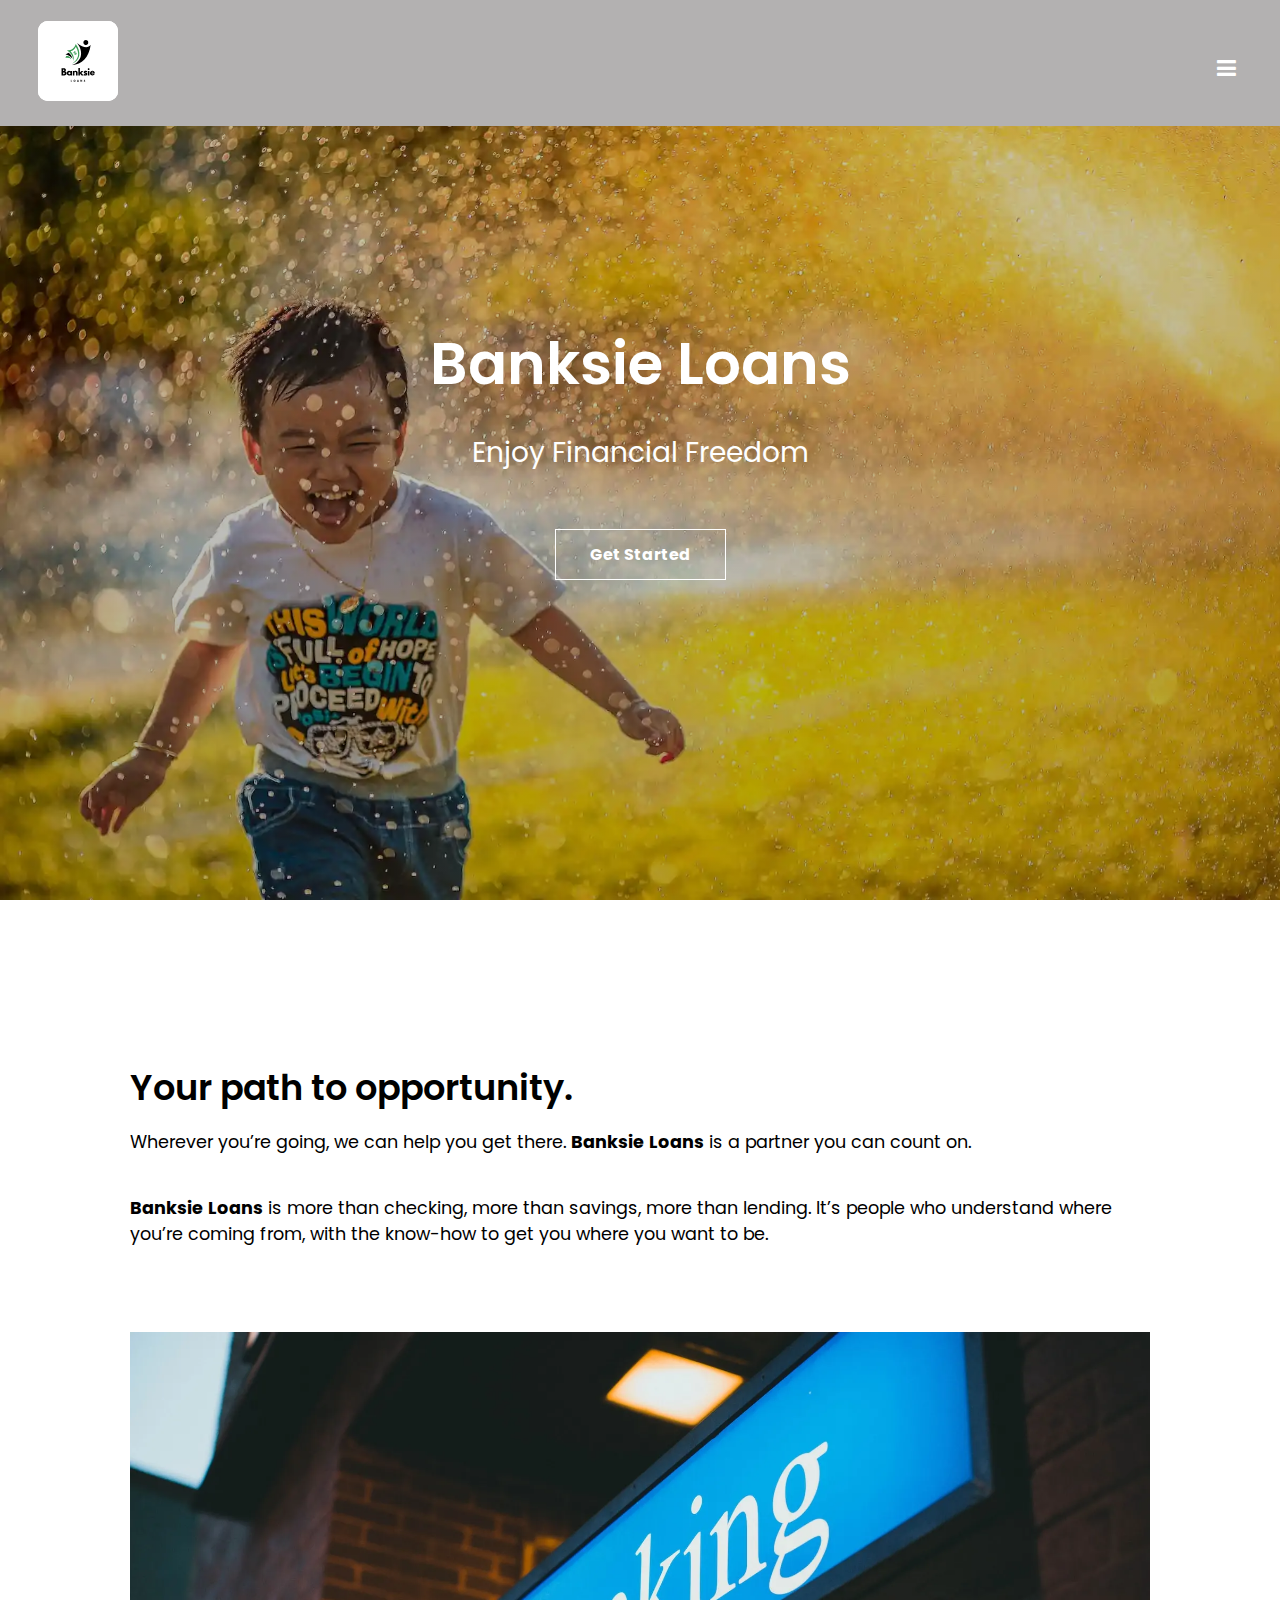
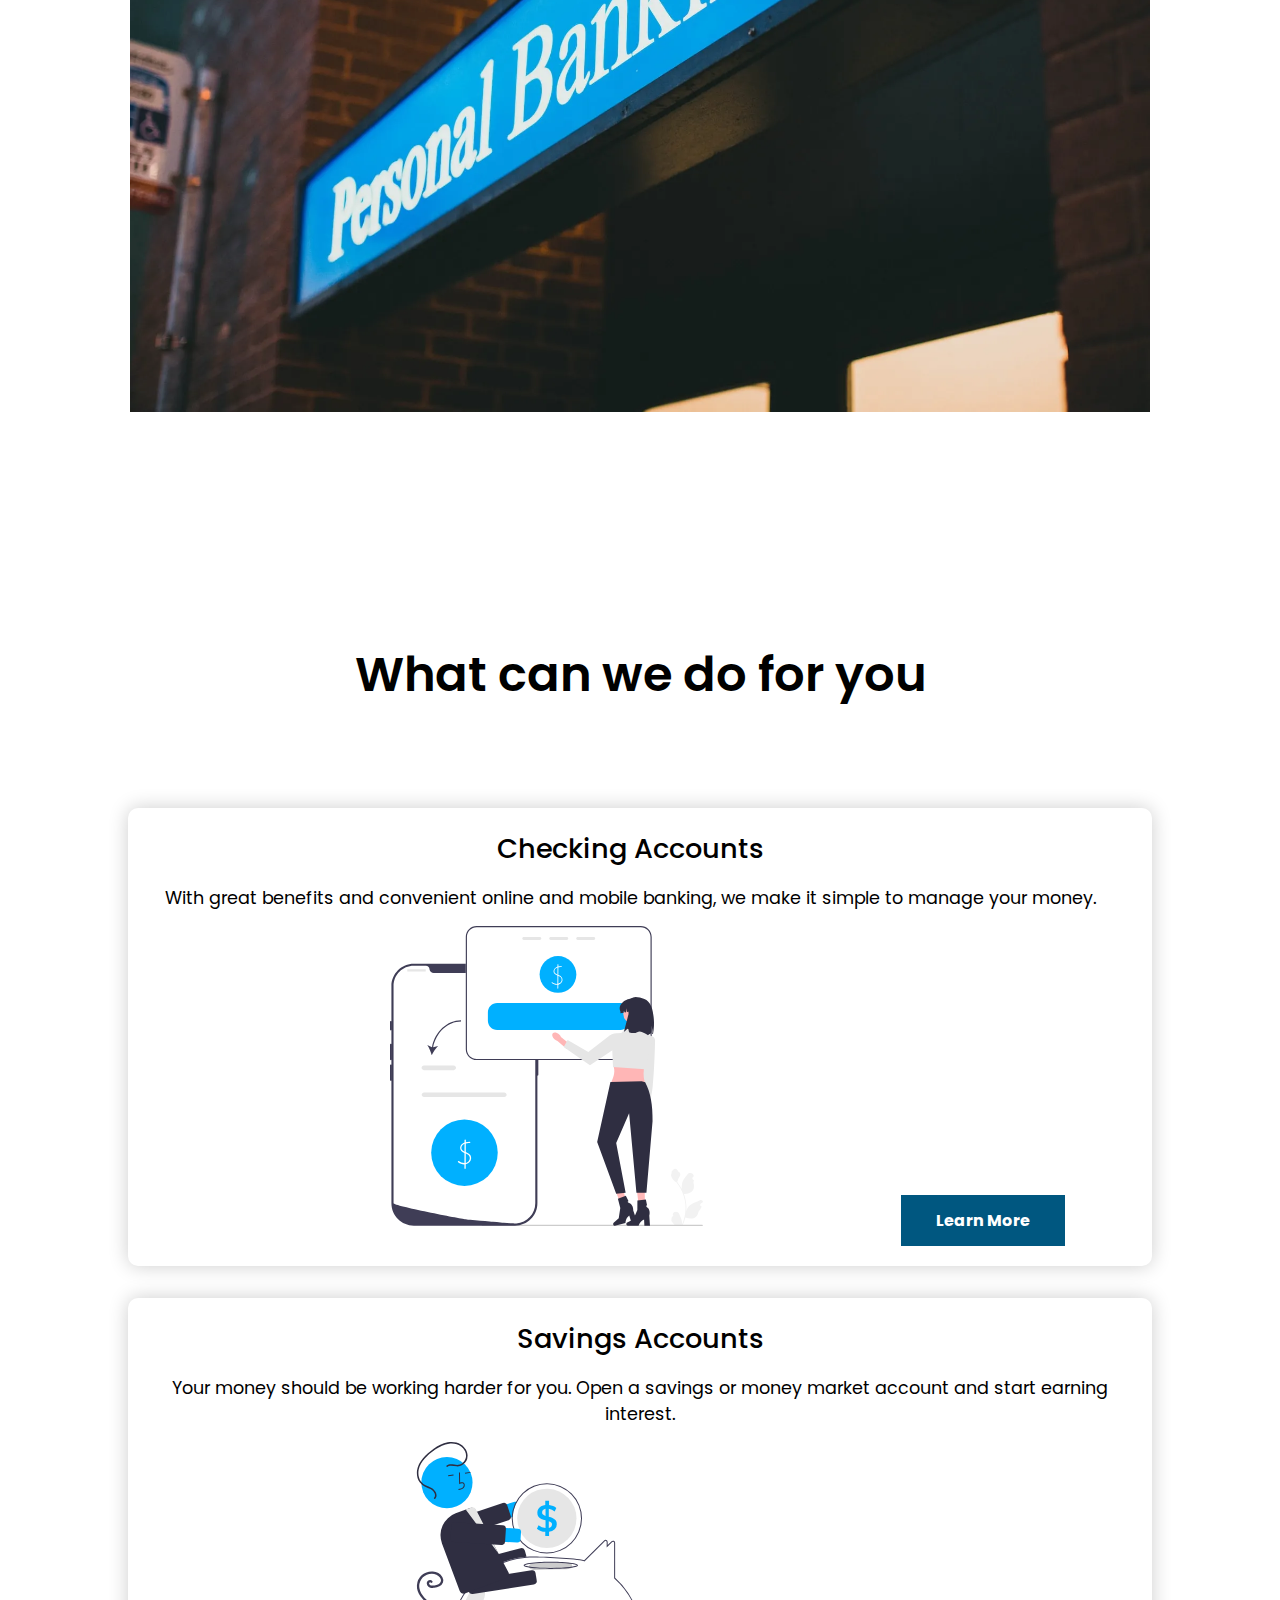
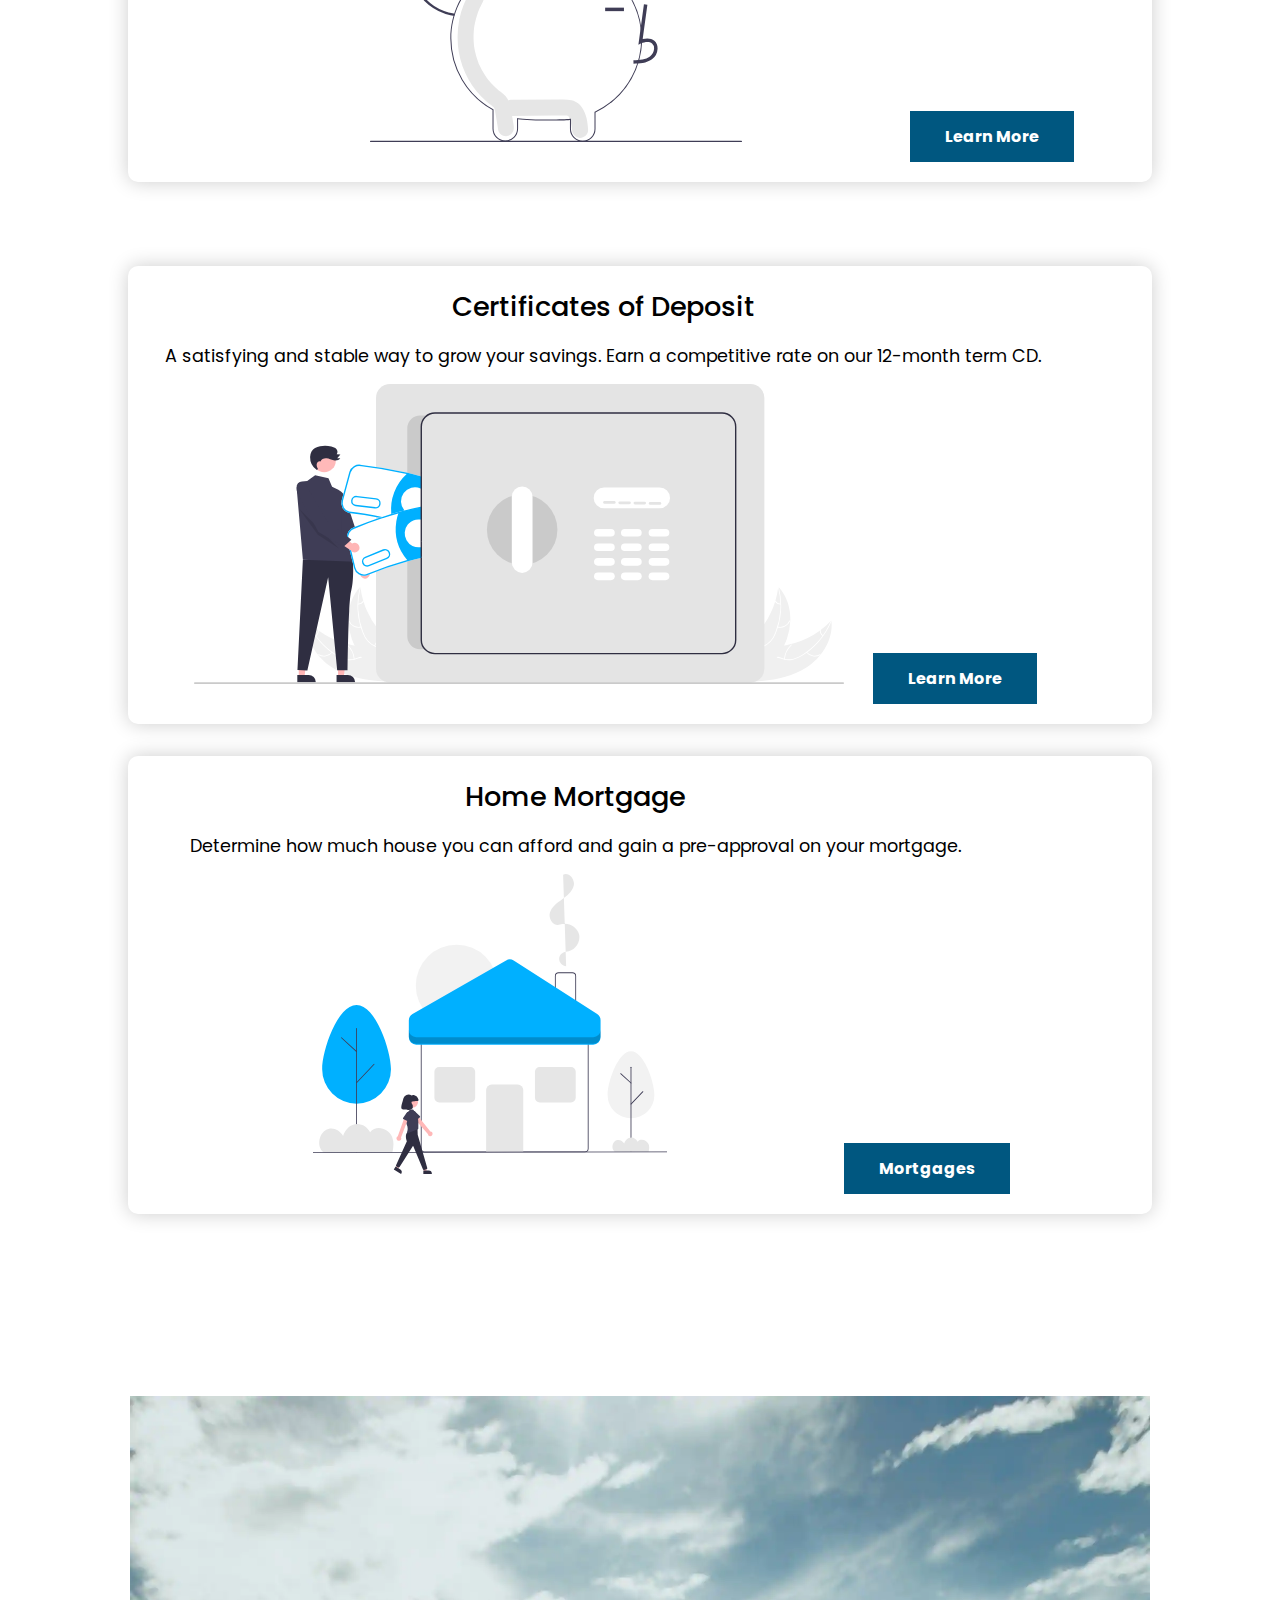
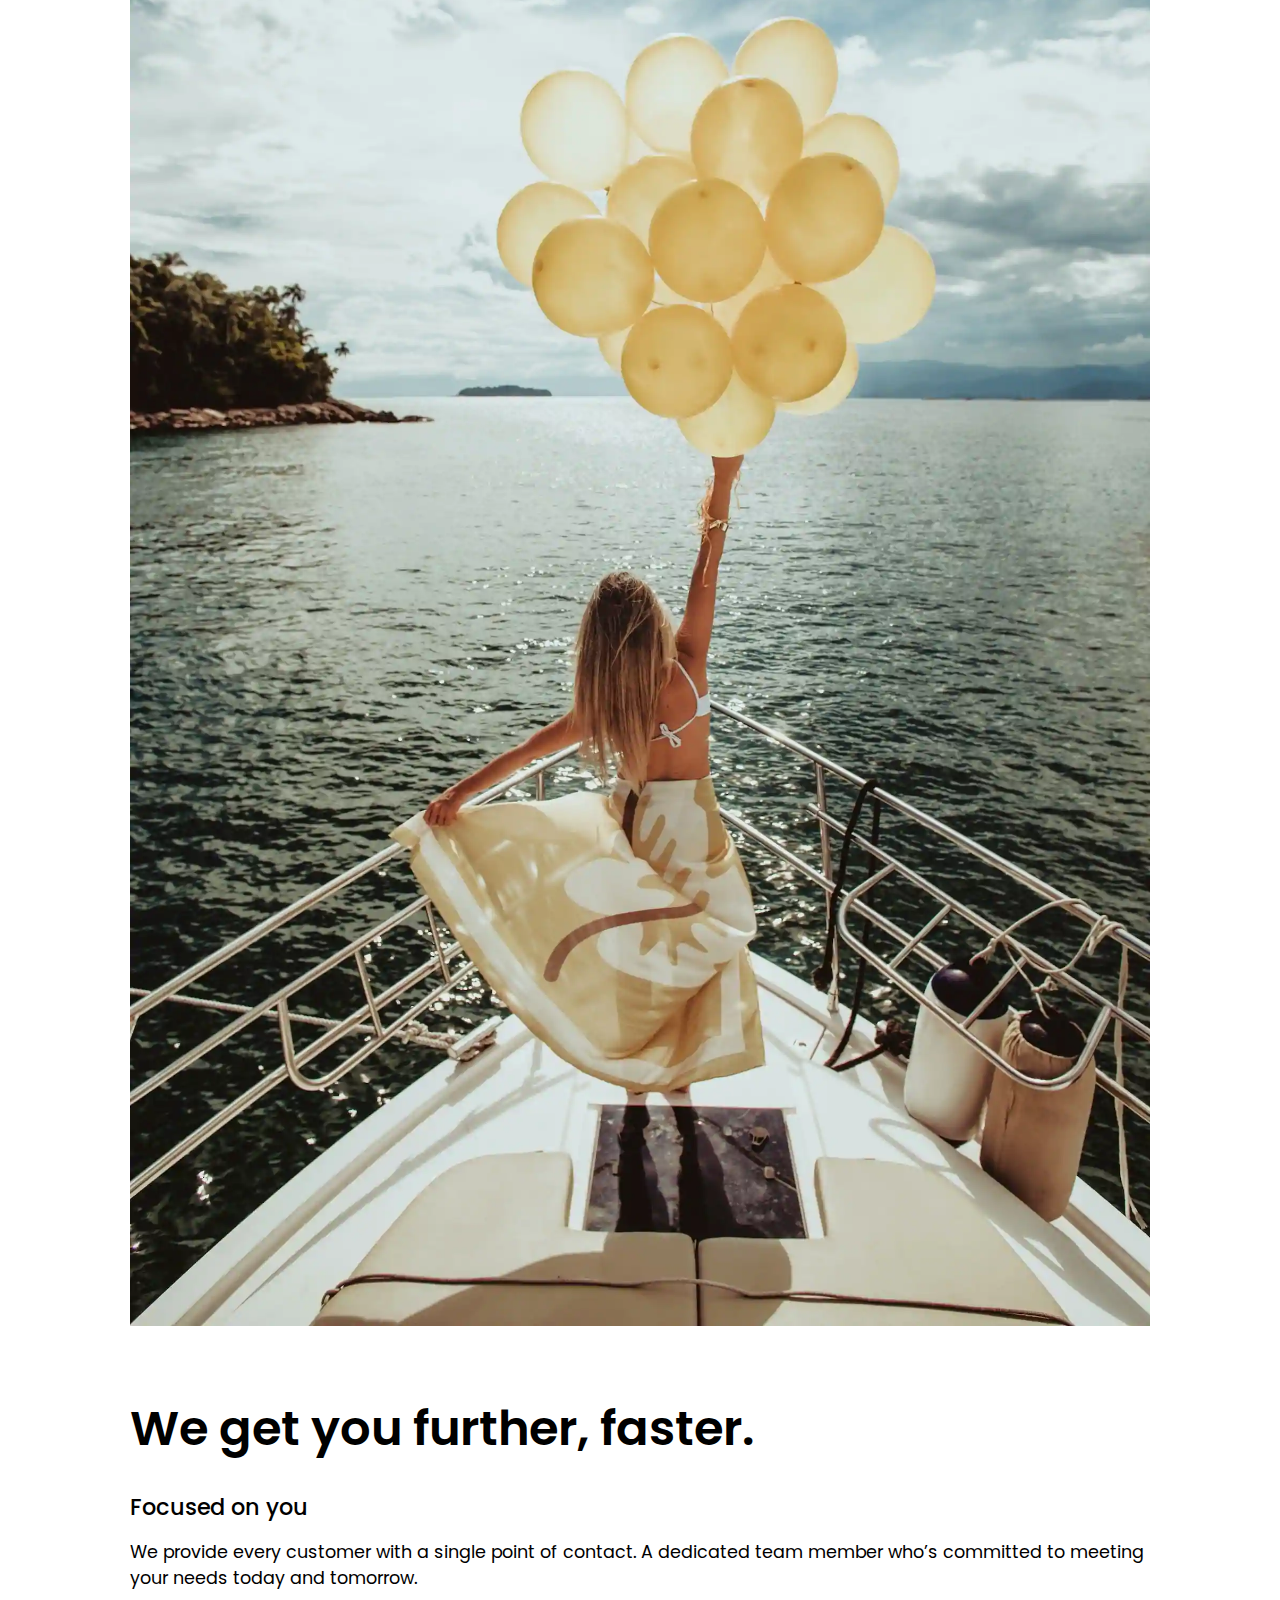
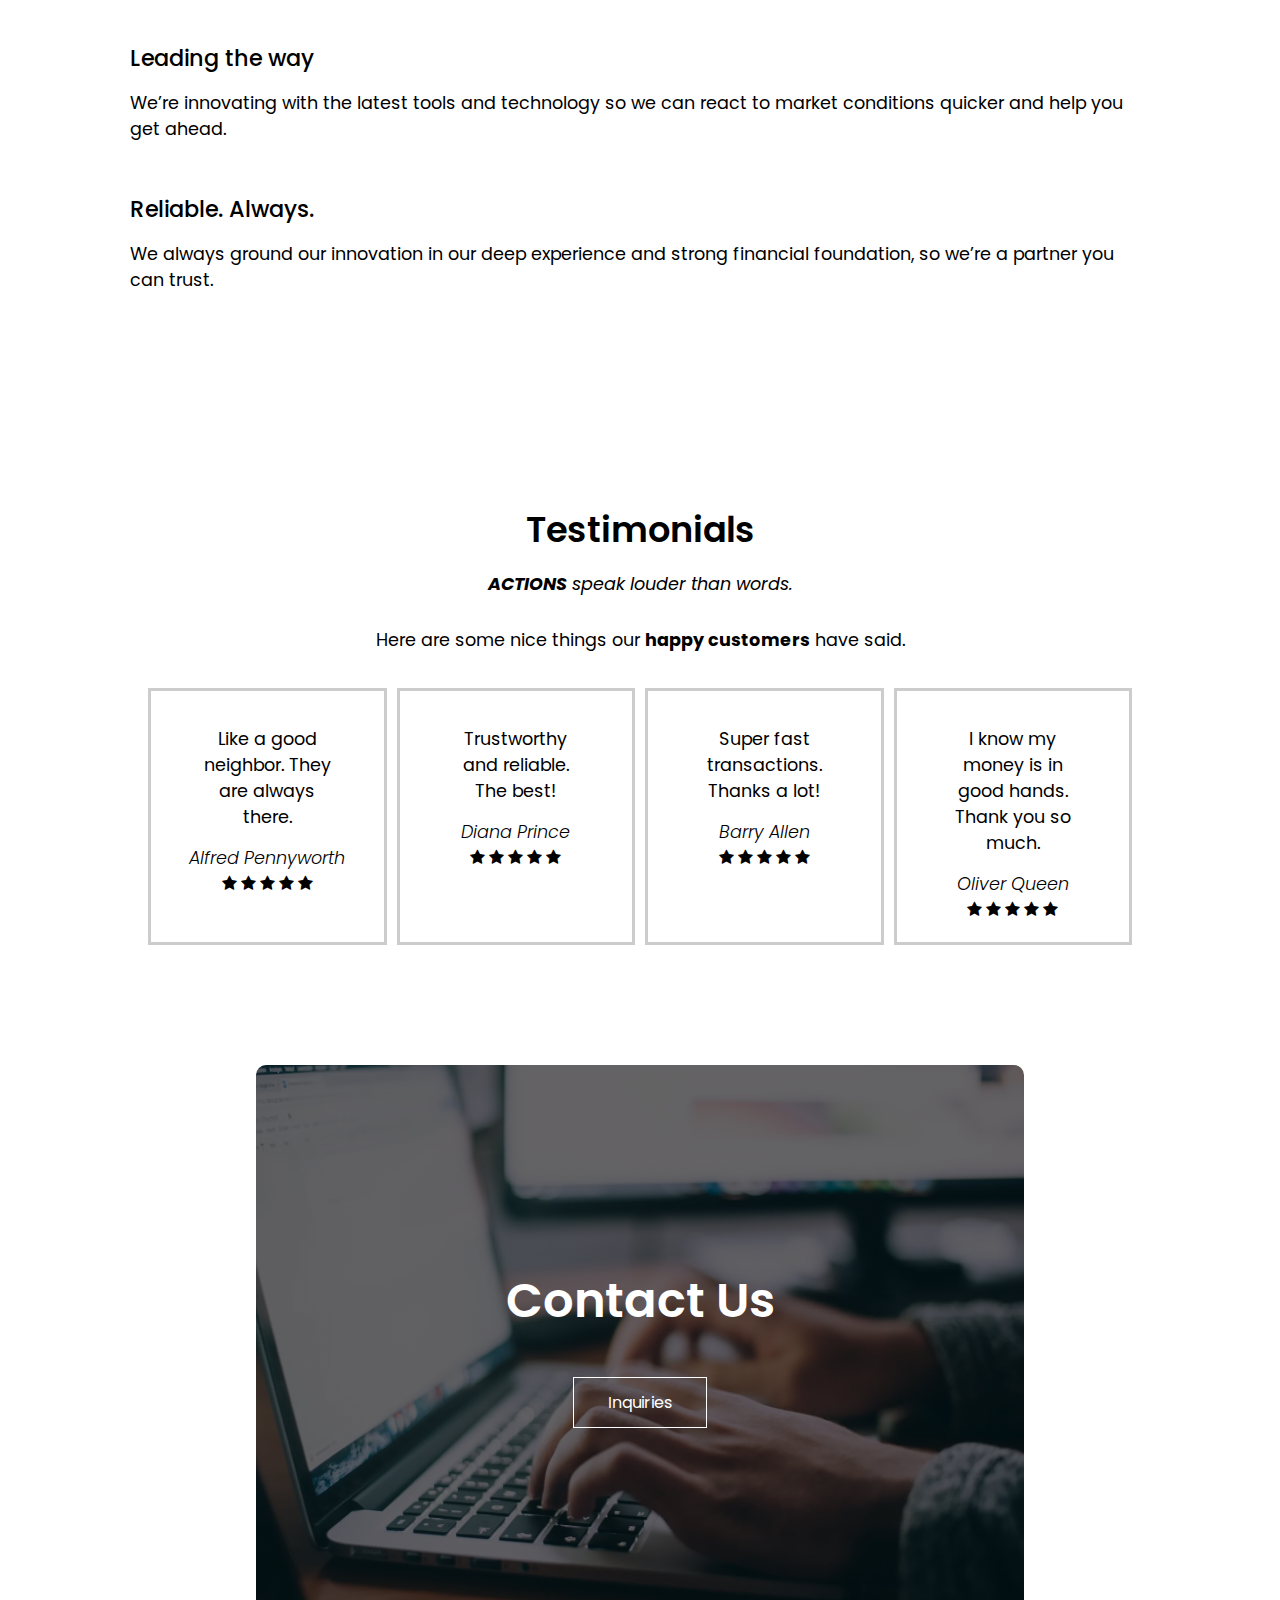
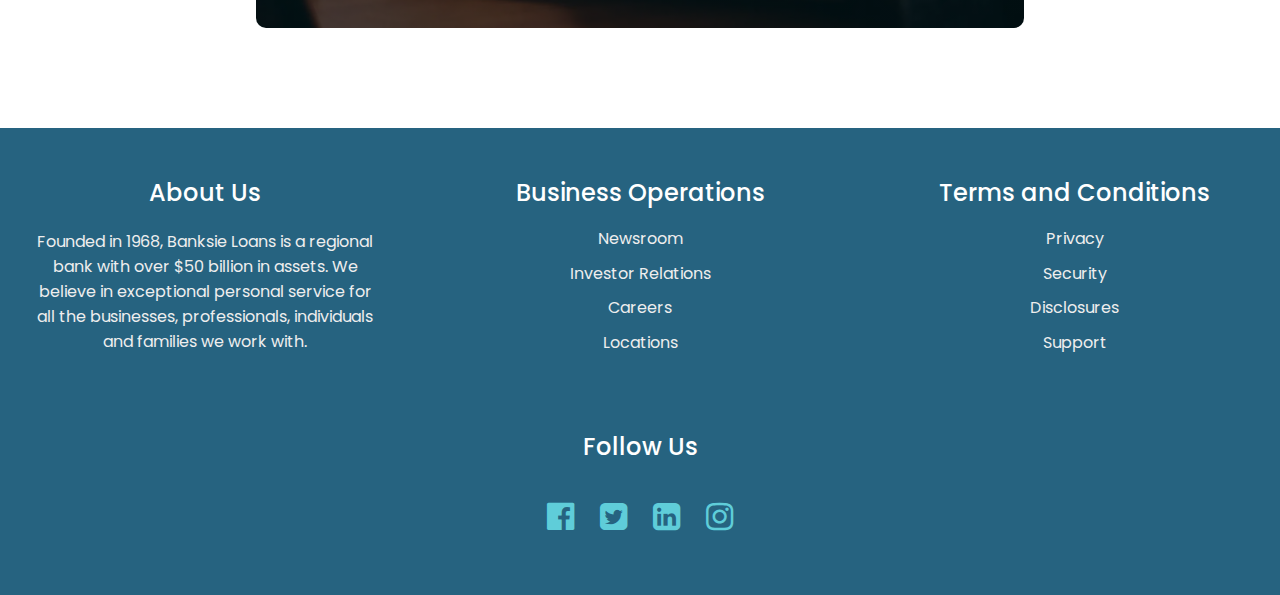
==== index.html @ d63ba4ca "edit page layouts and side nav" ====
<!DOCTYPE html>
<html lang="en">
  <head>
    <meta charset="UTF-8" />
    <meta http-equiv="X-UA-Compatible" content="IE=edge" />
    <meta name="viewport" content="width=device-width, initial-scale=1.0" />
    <meta name="description" content="Banksie Loans - business website" />
    <link rel="icon" type="image/png" href="/assets/favicon.ico" />
    <link
      rel="stylesheet"
      href="https://stackpath.bootstrapcdn.com/font-awesome/4.7.0/css/font-awesome.min.css"
    />
    <link rel="stylesheet" href="/style.css" />
    <title>Banksie Loans</title>
  </head>
  <body class="wrapper">
    <section class="header">
      <nav class="nav-wrapper" id="navbar">
        <a href="/index.html"><img src="/assets/Banksie.svg" alt="logo" /></a>

        <div class="nav-links" id="navLinks">
          <i
            class="fa fa-window-close"
            onclick="hideMenu()"
            onclick="contactBtn"
          ></i>
          <ul>
            <li><a href="/index.html">Home</a></li>
            <li><a href="/pages/checking.html">Checking</a></li>
            <li><a href="/pages/savings.html">Savings</a></li>
            <li><a href="/pages/mortgages.html">Mortgages</a></li>
            <strong
              ><li>
                <a href="/pages/contact.html" class="btn-rounded">Contact</a>
              </li></strong
            >
          </ul>
        </div>

        <i class="fa fa-bars" onclick="showMenu()"></i>
      </nav>

      <div class="text-box">
        <h1>Banksie Loans</h1>
        <p>Enjoy Financial Freedom</p>
        <strong><a href="#business" class="hero-btn">Get Started</a></strong>
      </div>
    </section>

    <!-- About -->
    <section class="about-us" id="business">
      <div class="row">
        <div class="about-col">
          <h2>Your path to opportunity.</h2>
          <p>
            Wherever you’re going, we can help you get there.
            <span><strong>Banksie Loans</strong></span> is a partner you can
            count on.
          </p>
          <p>
            <span><strong>Banksie Loans</strong></span> is more than checking,
            more than savings, more than lending. It’s people who understand
            where you’re coming from, with the know-how to get you where you
            want to be.
          </p>
        </div>
        <div class="about-col">
          <img src="/assets/personal-banking.webp" alt="about" />
        </div>
      </div>
    </section>

    <!-- Insights -->
    <section class="services" id="options">
      <h1>What can we do for you</h1>
      <p></p>
      <div class="row">
        <div class="products-col">
          <div class="products-card">
            <h3>Checking Accounts</h3>
            <p>
              With great benefits and convenient online and mobile banking, we
              make it simple to manage your money.
            </p>
            <img src="/assets/transfer_money.svg" alt="checking" />
            <strong
              ><a href="/pages/checking.html" class="hero-btn2"
                >Learn More</a
              ></strong
            >
          </div>
        </div>
        <div class="products-col">
          <div class="products-card">
            <h3>Savings Accounts</h3>
            <p>
              Your money should be working harder for you. Open a savings or
              money market account and start earning interest.
            </p>
            <img src="/assets/savings.svg" alt="savings" />
            <strong
              ><a href="/pages/savings.html" class="hero-btn2"
                >Learn More</a
              ></strong
            >
          </div>
        </div>
      </div>

      <div class="row">
        <div class="products-col">
          <div class="products-card">
            <h3>Certificates of Deposit</h3>
            <p>
              A satisfying and stable way to grow your savings. Earn a
              competitive rate on our 12-month term CD.
            </p>
            <img src="/assets/vault.svg" alt="vault" />
            <strong
              ><a href="/pages/savings.html" class="hero-btn2"
                >Learn More</a
              ></strong
            >
          </div>
        </div>
        <div class="products-col">
          <div class="products-card">
            <h3>Home Mortgage</h3>
            <p>
              Determine how much house you can afford and gain a pre-approval on
              your mortgage.
            </p>
            <img src="/assets//sweet_home.svg" alt="home" />
            <strong
              ><a href="/pages/mortgages.html" class="hero-btn2"
                >Mortgages</a
              ></strong
            >
          </div>
        </div>
      </div>
    </section>

    <!-- About -->
    <section class="about-us">
      <div class="row">
        <div class="about-col">
          <img src="/assets/balloons.webp" alt="balloons" />
        </div>
        <div class="about-col">
          <h1>We get you further, faster.</h1>
          <br />
          <h4>Focused on you</h4>
          <p>
            We provide every customer with a single point of contact. A
            dedicated team member who’s committed to meeting your needs today
            and tomorrow.
          </p>
          <br />
          <h4>Leading the way</h4>
          <p>
            We’re innovating with the latest tools and technology so we can
            react to market conditions quicker and help you get ahead.
          </p>
          <br />
          <h4>Reliable. Always.</h4>
          <p>
            We always ground our innovation in our deep experience and strong
            financial foundation, so we’re a partner you can trust.
          </p>
        </div>
      </div>
    </section>

    <!-- Testimonials -->
    <section class="testimonials">
      <h2>Testimonials</h2>
      <i
        ><p>
          <span><strong>ACTIONS</strong></span> speak louder than words.
        </p></i
      >
      <p>
        Here are some nice things our
        <span><strong>happy customers</strong></span> have said.
      </p>

      <div class="grid-container">
        <div class="grid-item">
          <div>
            <p>Like a good neighbor. They are always there.</p>
            <i><h5>Alfred Pennyworth</h5></i>
            <i class="fa fa-star"></i>
            <i class="fa fa-star"></i>
            <i class="fa fa-star"></i>
            <i class="fa fa-star"></i>
            <i class="fa fa-star"></i>
          </div>
        </div>
        <div class="grid-item">
          <div>
            <p>Trustworthy and reliable. The best!</p>
            <i><h5>Diana Prince</h5></i>
            <i class="fa fa-star"></i>
            <i class="fa fa-star"></i>
            <i class="fa fa-star"></i>
            <i class="fa fa-star"></i>
            <i class="fa fa-star"></i>
          </div>
        </div>
        <div class="grid-item">
          <div>
            <p>Super fast transactions. Thanks a lot!</p>
            <i><h5>Barry Allen</h5></i>
            <i class="fa fa-star"></i>
            <i class="fa fa-star"></i>
            <i class="fa fa-star"></i>
            <i class="fa fa-star"></i>
            <i class="fa fa-star"></i>
          </div>
        </div>
        <div class="grid-item">
          <div>
            <p>I know my money is in good hands. Thank you so much.</p>
            <i><h5>Oliver Queen</h5></i>
            <i class="fa fa-star"></i>
            <i class="fa fa-star"></i>
            <i class="fa fa-star"></i>
            <i class="fa fa-star"></i>
            <i class="fa fa-star"></i>
          </div>
        </div>
      </div>
    </section>

    <!-- CTA -->
    <section class="cta">
      <h1>Contact Us</h1>
      <a href="/pages/contact.html" class="hero-btn">Inquiries</a>
    </section>

    <!-- Footer -->
    <section class="footer">
      <div class="footer-box-container">
        <div class="footer-box">
          <h4>About Us</h4>
          <p>
            Founded in 1968, Banksie Loans is a regional bank with over $50
            billion in assets. We believe in exceptional personal service for
            all the businesses, professionals, individuals and families we work
            with.
          </p>
        </div>

        <div class="footer-box">
          <h4>Business Operations</h4>
          <a href="/pages/contact.html">Newsroom</a>
          <a href="/pages/contact.html">Investor Relations</a>
          <a href="/pages/contact.html">Careers</a>
          <a href="/pages/contact.html">Locations</a>
        </div>

        <div class="footer-box">
          <h4>Terms and Conditions</h4>
          <a href="/pages/contact.html">Privacy</a>
          <a href="/pages/contact.html">Security</a>
          <a href="/pages/contact.html">Disclosures</a>
          <a href="/pages/contact.html">Support</a>
        </div>

        <div class="footer-box">
          <h4>Follow Us</h4>
          <div class="footer-icons">
            <a href="/pages/contact.html" class="icons"
              ><i class="fa fa-facebook-official"></i
            ></a>
            <a href="/pages/contact.html" class="icons"
              ><i class="fa fa-twitter-square"></i
            ></a>
            <a href="/pages/contact.html" class="icons"
              ><i class="fa fa-linkedin-square"></i
            ></a>
            <a href="/pages/contact.html" class="icons"
              ><i class="fa fa-instagram"></i
            ></a>
          </div>
        </div>
      </div>
    </section>

    <!-- Script -->
    <script src="/script.js"></script>
  </body>
</html>
---- style.css ----
@import url("https://fonts.googleapis.com/css2?family=Poppins:wght@300;400;500;600;700&display=swap");

:root {
  --text-color: #2d4272;
  --links-color: #005780;
  --box-color: #19b6ff;
  --footer-color: #266380;
  /* --buttons-color: #4d618e; */
}

* {
  font-family: "Poppins", sans-serif;
  margin: 0;
  padding: 0;
  scroll-behavior: smooth;
  transition: ease-in;
}

h1 {
  font-size: 3rem;
  font-weight: 600;
}

h2 {
  font-size: 2.2rem;
  font-weight: 600;
}

h3 {
  font-size: 1.7rem;
  font-weight: 500;
}

h4 {
  font-size: 1.4rem;
  font-weight: 500;
}

h5 {
  font-size: 1.1rem;
  font-weight: 300;
}

.header {
  min-height: 100vh;
  width: 100%;
  background-image: linear-gradient(rgba(0, 0, 0, 0.2), rgba(0, 0, 0, 0.3)),
    url(/assets/happyboy2.webp);
  background-position: center;
  background-size: cover;
  position: relative;
}

nav {
  width: 100%;
  display: flex;
  padding: 2px 6px;
  margin-right: 2rem;
  justify-content: space-between;
  align-items: center;
  background-color: #b3b1b1;
}

nav img {
  width: 80px;
  margin-top: 1rem;
  margin-bottom: 0.8rem;
  margin-left: 2rem;
  border-radius: 10px;
}

nav img:hover {
  scale: 1.1;
}

.nav-links {
  flex: 1;
  text-align: right;
  margin-right: 2rem;
}

.nav-links ul li {
  list-style: none;
  display: inline-block;
  padding: 8px 12px;
  position: relative;
}

.nav-links ul li a {
  color: white;
  text-decoration: none;
  font-size: 24px;
  transition: all 0.2s ease-in-out;
}

.nav-links ul li a:hover {
  color: black;
}

#navbar {
  overflow: hidden;
}

/* Side navigation menu */
/* .sidenav {
  display: flex;
  flex-direction: column;
  justify-content: center;
  align-items: center;
  text-align: center;
  height: 100vh;
  width: 0;
  position: fixed;
  z-index: 1;
  top: 0;
  right: 0;
  background-color: #111;
  overflow-x: hidden;
  transition: 0.5s;
}

.sidenav a {
  padding: 20px 8px 8px 20px;
  text-align: center;
  text-decoration: none;
  font-size: 28px;
  color: #a2a0a0;
  transition: 0.3s;
}

.sidenav a:hover {
  color: #f1f1f1;
}

.sidenav .closebtn {
  position: absolute;
  top: 10px;
  right: 50px;
  font-size: 36px;
}

.openbtn {
  margin-top: 15px;
  font-size: 36px;
  color: #fff;
  cursor: pointer;
} */

.sticky {
  position: fixed;
  top: 0;
  width: 100%;
  z-index: 10;
}

.text-box {
  width: 100%;
  color: white;
  position: absolute;
  top: 50%;
  left: 50%;
  transform: translate(-50%, -50%);
  text-align: center;
}

.text-box h1 {
  font-size: 58px;
  user-select: none;
}

.text-box p {
  margin: 10px 0 40px;
  font-size: 28px;
  color: white;
  user-select: none;
}

.hero-btn {
  display: inline-block;
  text-decoration: none;
  color: white;
  border: 1px solid white;
  padding: 12px 34px;
  font-size: 16px;
  background: transparent;
  position: relative;
  cursor: pointer;
}

.hero-btn:hover {
  border: 1px solid var(--links-color);
  background: var(--links-color);
  transition: 0.7s;
}

.hero-btn1 {
  display: inline-block;
  text-decoration: none;
  color: var(--links-color);
  border: 1px solid var(--links-color);
  padding: 12px 34px;
  font-size: 16px;
  background: white;
  position: relative;
  cursor: pointer;
}

.hero-btn1:hover {
  border: 1px solid var(--links-color);
  background: var(--links-color);
  color: white;
  transition: 0.7s;
}

.hero-btn2 {
  display: inline-block;
  text-decoration: none;
  color: white;
  border: 1px solid var(--links-color);
  padding: 12px 34px;
  font-size: 16px;
  background: var(--links-color);
  position: relative;
  cursor: pointer;
}

.hero-btn2:hover {
  border: 1px solid var(--links-color);
  background: white;
  color: var(--links-color);
  transition: 0.7s;
}

.btn-rounded {
  border: solid;
  padding: 7px 26px;
  text-align: center;
  color: white;
  background: var(--links-color);
  border-radius: 40px;
}

.btn-rounded:hover {
  padding: 7px 26px;
  text-align: center;
  color: var(--box-color);
  background: white;
  border-radius: 40px;
}

nav .fa {
  display: none;
}

/* Services */
.services {
  width: 80%;
  margin: auto;
  text-align: center;
  padding-top: 135px;
}

p {
  color: black;
  font-size: 1.1rem;
  font-weight: 400;
  padding: 15px 25px;
}

.row {
  margin-top: 5%;
  display: flex;
  justify-content: space-between;
}

.services-col {
  flex-basis: 45%;
  background: var(--box-color);
  border-radius: 10px;
  margin-bottom: 5%;
  padding: 20px 12px;
  box-sizing: border-box;
  transition: 0.5s;
}

.services-col1 {
  flex-basis: 30%;
  background: var(--box-color);
  border-radius: 10px;
  margin: 0 5px 5px 5%;
  padding: 20px 12px;
  box-sizing: border-box;
  transition: 0.5s;
}

.sub-header {
  height: 50vh;
  width: 100%;
  background-image: linear-gradient(rgba(0, 0, 0, 0.5), rgba(0, 0, 0, 0.5)),
    url(/assets/banner3.webp);
  background-position: center;
  background-size: cover;
  text-align: center;
  color: white;
}

.sub-header h1,
.sub-header1 h1,
.sub-header2 h1 {
  margin-top: 80px;
}

.services-col:hover,
.services1-col:hover {
  box-shadow: 0 0 20px rgba(0, 0, 0, 0.2);
}

/* Products */

.products-col {
  flex-basis: 48%;
  background: white;
  border-radius: 10px;
  padding: 20px 12px;
  box-sizing: border-box;
  transition: 0.5s;
  box-shadow: 0 0 20px rgba(0, 0, 0, 0.2);
}

.products-card img {
  width: 700px;
  height: 300px;
  object-fit: contain;
  overflow: hidden;
}

.products-container {
  display: flex;
  flex-direction: row;
  flex-wrap: wrap;
  width: 100%;
}

.products-col1 {
  flex: 20%;
  background: white;
  border-radius: 10px;
  padding: 20px 12px;
  margin: 1em;
  box-sizing: border-box;
  transition: 0.5s;
  box-shadow: 0 0 20px rgba(0, 0, 0, 0.2);
}

.products-card1 {
  display: block;
  margin-top: auto;
}

/* Global */
.global {
  width: 80%;
  margin: auto;
  text-align: center;
  padding-top: 50px;
}

.global-col {
  flex-basis: 25%;
  border-radius: 10px;
  margin-bottom: 30px;
  position: relative;
  overflow: hidden;
}

.global-col img {
  width: 100%;
  height: 100%;
  object-fit: contain;
  display: block;
}

.layer {
  background: transparent;
  height: 100%;
  width: 100%;
  position: absolute;
  top: 0;
  left: 0;
  transition: 0.5s;
}

.layer:hover {
  background: rgba(0, 0, 0, 0.4);
}

.layer h3 {
  width: 100%;
  font-weight: 600;
  color: white;
  font-size: 30px;
  bottom: 0;
  left: 50%;
  transform: translateX(-50%);
  position: absolute;
  opacity: 0;
  transition: 0.5s;
}

.layer:hover h3 {
  bottom: 49%;
  opacity: 1;
}

/* Team */
.team {
  width: 80%;
  margin: auto;
  text-align: center;
  padding-top: 50px;
}

.team-col {
  flex-basis: 31%;
  border-radius: 10px;
  margin-bottom: 5%;
  text-align: left;
}

.team-col img {
  width: 100%;
  border-radius: 10px;
}

.team-col p {
  padding: 0;
  text-align: center;
}

.team-col h3 {
  margin-top: 16px;
  margin-bottom: 16px;
  text-align: center;
}

/* Testimonials */
.testimonials {
  width: 80%;
  margin: auto;
  text-align: center;
  padding-top: 100px;
}
/* 
.testimonial-col {
  flex-basis: 40%;
  border-radius: 10px;
  margin-bottom: 5%;
  text-align: left;
  background: var(--box-color);
  padding: 25px;
  cursor: pointer;
  display: flex;
} */

.grid-container {
  display: grid;
  grid-template-columns: repeat(4, 1fr);
  gap: 10px;
  padding: 20px;
}

.grid-item {
  border: 3px solid #ccc;
  padding: 20px;
  text-align: center;
}

/* .testimonial-col img {
  height: 60px;
  margin-left: 5px;
  margin-right: 30px;
  border-radius: 20%;
} */

.testimonial-col p {
  padding: 0;
}

/* .testimonial-col h3 {
  margin-top: 15px;
  text-align: left;
} */

/* .testimonial-col:hover {
  box-shadow: 0 0 20px rgba(0, 0, 0, 0.2);
} */

/* CTA */
.cta {
  margin: 100px auto;
  width: 60%;
  background-image: linear-gradient(rgba(0, 0, 0, 0.6), rgba(0, 0, 0, 0.6)),
    url(/assets/contact-laptop.webp);
  background-position: center;
  background-size: cover;
  border-radius: 10px;
  text-align: center;
  padding: 200px 0;
}

.cta h1 {
  color: white;
  margin-bottom: 40px;
  padding: 0;
  user-select: none;
}

/* Mortgage Calculator */
.mortgage-calculator {
  margin: 100px auto;
  width: 60%;
  background-image: linear-gradient(rgba(0, 0, 0, 0.6), rgba(0, 0, 0, 0.6)),
    url(/assets/caclulator.webp);
  background-position: center;
  background-size: cover;
  border-radius: 10px;
  text-align: center;
  padding: 200px 0;
}

.mortgage-calculator h1 {
  color: white;
  margin-bottom: 1px;
  font-size: 2.5rem;
}

/* About Us */

.sub-header1 {
  height: 50vh;
  width: 100%;
  background-image: linear-gradient(rgba(0, 0, 0, 0.5), rgba(0, 0, 0, 0.5)),
    url(/assets/banner4.webp);
  background-position: center;
  background-size: cover;
  text-align: center;
  color: white;
}

.about-us {
  width: 80%;
  margin: auto;
  padding-top: 80px;
  padding-bottom: 50px;
}

.about-col {
  flex-basis: 45%;
  padding: 30px 2px;
}

.about-col ul {
  list-style-type: none;
}

.about-col img {
  width: 100%;
}

.about-col p {
  padding: 15px 0 25px;
}

.check-mark {
  display: inline-block;
  flex-wrap: nowrap;
}

/* Contact Us */
.location {
  width: 80%;
  height: 80%;
  margin: 10px auto;
  padding: 20px 0;
}

.location img {
  width: 100%;
}

.sub-header2 {
  height: 50vh;
  width: 100%;
  background-image: linear-gradient(rgba(0, 0, 0, 0.5), rgba(0, 0, 0, 0.5)),
    url(/assets/banner5.webp);
  background-position: center;
  background-size: cover;
  text-align: center;
  color: white;
}

.contact-us {
  width: 80%;
  margin: auto;
}

.contact-us img {
  width: 45%;
}

.contact-col {
  flex-basis: 45%;
  margin-bottom: 30px;
}

.contact-col div {
  display: flex;
  align-items: center;
  margin-bottom: 40px;
}

.contact-col div .fa {
  font-size: 28px;
  color: var(--links-color);
  margin: 10px;
  margin-right: 30px;
}

.contact-col div p {
  padding: 0;
}

.contact-col div h5 {
  margin-bottom: 5px;
}

.contact-col input,
.contact-col textarea {
  width: 100%;
  padding: 15px;
  margin-bottom: 15px;
  outline: none;
  border: 2px soild #ccc;
  box-sizing: border-box;
}

/* Footer */

.footer {
  width: 100%;
  text-align: center;
  padding: 20px 0;
  margin-bottom: 0;
  background-color: var(--footer-color);
}

.footer .footer-box-container {
  display: flex;
  flex-wrap: wrap;
  gap: 1.5rem;
}

.footer .footer-box-container .footer-box {
  padding: 1rem 0;
  flex: 1 1 25rem;
}

.footer .footer-box-container .footer-box h4 {
  font-size: 1.5rem;
  padding: 0.7rem 0;
  color: #fff;
}

.footer .footer-box-container .footer-box p {
  font-size: 1rem;
  padding: 0.5rem 2rem;
  color: #eee;
}

.footer .footer-box-container .footer-box a {
  display: block;
  font-size: 1rem;
  padding: 0.3rem 0;
  color: #eee;
  text-decoration: none;
}

.footer .footer-box-container .footer-box a:hover {
  display: block;
  font-size: 1rem;
  padding: 0.3rem 0;
  color: black;
  text-decoration: none;
}

/* Icons */
.footer .footer-icons {
  display: flex;
  justify-content: center;
  align-items: center;
  margin: 0.2rem;
}

.footer-icons .fa {
  color: #5fcdd9;
  margin: 0 13px;
  cursor: pointer;
  padding: 18px 0;
  font-size: xx-large;
}

/* Media queries */
@media (min-width: 930px) and (max-width: 1280px) {
  .header {
    background-position: left;
  }
  nav .fa {
    display: block;
    color: white;
    margin: 55px 50px 45px 50px;
    font-size: 22px;
    cursor: pointer;
  }
  .nav-links {
    position: fixed;
    background: var(--links-color);
    height: 100vh;
    width: 10px;
    top: 0;
    right: -450px;
    text-align: left;
    z-index: 2;
    transition: 1s;
  }
  .nav-links ul li {
    display: block;
    margin-bottom: 2rem;
  }
  .nav-links ul li a {
    margin-left: 2rem;
  }
  .row {
    flex-direction: column;
    margin-bottom: 5px;
  }
  .products-col {
    display: flex;
    flex-wrap: wrap;
    margin: 1rem 0;
  }
  .products-card img {
    object-fit: contain;
  }
  .grid-container {
    margin-top: 0;
    grid-template-columns: repeat(auto-fit, minmax(185px, auto));
  }
}

/* Media queries */
@media (min-width: 768px) and (max-width: 929px) {
  .header {
    background-position: left;
  }
  nav .fa {
    display: block;
    color: white;
    margin: 55px 50px 45px 50px;
    font-size: 22px;
    cursor: pointer;
  }
  .nav-links {
    position: fixed;
    background: var(--links-color);
    height: 100vh;
    width: 10px;
    top: 0;
    right: -350px;
    text-align: left;
    z-index: 2;
    transition: 1s;
  }
  .nav-links ul li {
    display: block;
    margin-bottom: 2rem;
  }
  .nav-links ul li a {
    margin-left: 2rem;
  }
  .row {
    flex-direction: column;
    margin-bottom: 5px;
  }
  .products-col {
    display: flex;
    flex-wrap: wrap;
    margin: 1rem 0;
  }
  .products-card img {
    width: 100%;
    object-fit: contain;
  }
  .grid-container {
    margin-top: 0;
    grid-template-columns: repeat(auto-fit, minmax(185px, auto));
  }
}

@media (max-width: 767px) {
  h1 {
    font-size: 2.2rem;
  }
  h2 {
    font-size: 2rem;
  }
  h3 {
    font-size: 1.8rem;
  }
  .header {
    background-position: left;
  }
  p {
    font-size: 0.95rem;
  }

  .text-box h1 {
    font-size: 40px;
  }
  .text-box p {
    font-size: 22px;
  }
  nav {
    margin-right: 1rem;
  }
  nav img {
    width: 60px;
    margin-top: 1rem;
    margin-left: -0.5rem;
  }
  .nav-wrapper a {
    margin-left: 2rem;
  }
  nav .fa {
    display: block;
    color: white;
    margin: 50px 50px 40px 35px;
    font-size: 22px;
    cursor: pointer;
  }
  .nav-links {
    position: fixed;
    background: var(--links-color);
    height: 100vh;
    width: 230px;
    top: 0;
    right: -45px;
    text-align: left;
    z-index: 2;
    transition: 1s;
  }

  /* .nav-links ul {
    padding: 25px;
  } */
  .nav-links ul li {
    display: block;
    margin-bottom: 2rem;
  }

  .nav-links ul li a {
    margin-left: 1.1rem;
  }
  .row {
    flex-direction: column;
    margin-bottom: 5px;
  }
  .global p {
    text-align: left;
    font-size: 0.98rem;
  }
  .services p {
    text-align: left;
    font-size: 0.98rem;
  }
  .services-col p {
    text-align: left;
    font-size: 0.98rem;
  }
  .testimonials p {
    text-align: left;
    font-size: 0.98rem;
  }
  .team p {
    text-align: left;
    font-size: 0.98rem;
  }
  .team-col p {
    text-align: left;
    font-size: 0.98rem;
  }
  .products-col {
    display: flex;
    flex-wrap: wrap;
    margin: 1rem 0;
  }
  .products-col p {
    text-align: left;
    font-size: 0.98rem;
  }
  .products-card p {
    text-align: left;
    font-size: 0.98rem;
  }
  .products-card img {
    width: 100%;
    object-fit: contain;
  }
  .grid-container {
    margin-top: 0;
    grid-template-columns: repeat(auto-fit, minmax(275px, auto));
  }
  .mortgage-calculator {
    width: 80%;
  }
  .mortgage-calculator h1 {
    font-size: 2rem;
  }
  .cta {
    width: 80%;
  }
  .cta h1 {
    font-size: 2rem;
  }
  .contact-us img {
    width: 100%;
  }
}

/* @media (min-width: 335px) and (max-width: 400px) {
  h1 {
    font-size: 2rem;
  }
  h2 {
    font-size: 1.8rem;
  }
  h3 {
    font-size: 1.6rem;
  }
  nav .fa {
    display: block;
    color: white;
    margin: 55px 50px 45px 15px;
    font-size: 22px;
    cursor: pointer;
  }
  .nav-links {
    position: fixed;
    background: var(--links-color);
    height: 100vh;
    width: 120px;
    top: 0;
    right: -100px;
    text-align: left;
    z-index: 2;
    transition: 1s;
  }

  .nav-links ul li {
    display: block;
    margin-bottom: 2rem;
    margin-left: 0.1rem;
  }

  .nav-links ul li a {
    font-size: 0.8rem;
    margin-left: 0.8rem;
  }
  .grid-container {
    margin-top: 0;
    grid-template-columns: repeat(auto-fit, minmax(185px, auto));
  }
  .testimonials p {
    text-align: left;
    font-size: 0.8rem;
  }
} */

@media (max-width: 350px) {
  h1 {
    font-size: 2rem;
  }
  h2 {
    font-size: 1.8rem;
  }
  h3 {
    font-size: 1.6rem;
  }
  nav .fa {
    display: block;
    color: white;
    margin: 55px 50px 45px 30px;
    font-size: 22px;
    cursor: pointer;
  }
  .nav-links {
    position: fixed;
    background: var(--links-color);
    height: 100vh;
    width: 120px;
    top: 0;
    right: -50px;
    text-align: left;
    z-index: 2;
    transition: 1s;
  }

  .nav-links ul li {
    display: block;
    margin-bottom: 1rem;
  }

  .nav-links ul li a {
    font-size: 0.8rem;
    margin-left: 1rem;
  }
  .grid-container {
    margin-top: 0;
    grid-template-columns: repeat(auto-fit, minmax(185px, auto));
  }
  .testimonials p {
    text-align: left;
    font-size: 0.8rem;
  }
}

/* @media (min-width: 360px) and (max-width: 765px) {
  .openbtn {
    font-size: 30px;
    margin-right: 2rem;
  }
}

@media (min-width: 275px) and (max-width: 350px) {
  .openbtn {
    font-size: 26px;
    margin-right: 2rem;
  }
}

@media screen and (max-height: 450px) {
  .sidenav {
    text-align: center;
    align-items: center;
  }
  .sidenav a {
    font-size: 18px;
    text-align: center;
    align-items: center;
  }
} */

@media (min-width: 1800px) {
  .wrapper {
    margin-right: auto;
    margin-left: auto;
    max-width: 3200px;
    padding: 0;
    object-fit: contain;
  }
  .sticky {
    position: initial;
  }
}

html,
body {
  width: auto !important;
  overflow-x: hidden !important;
}
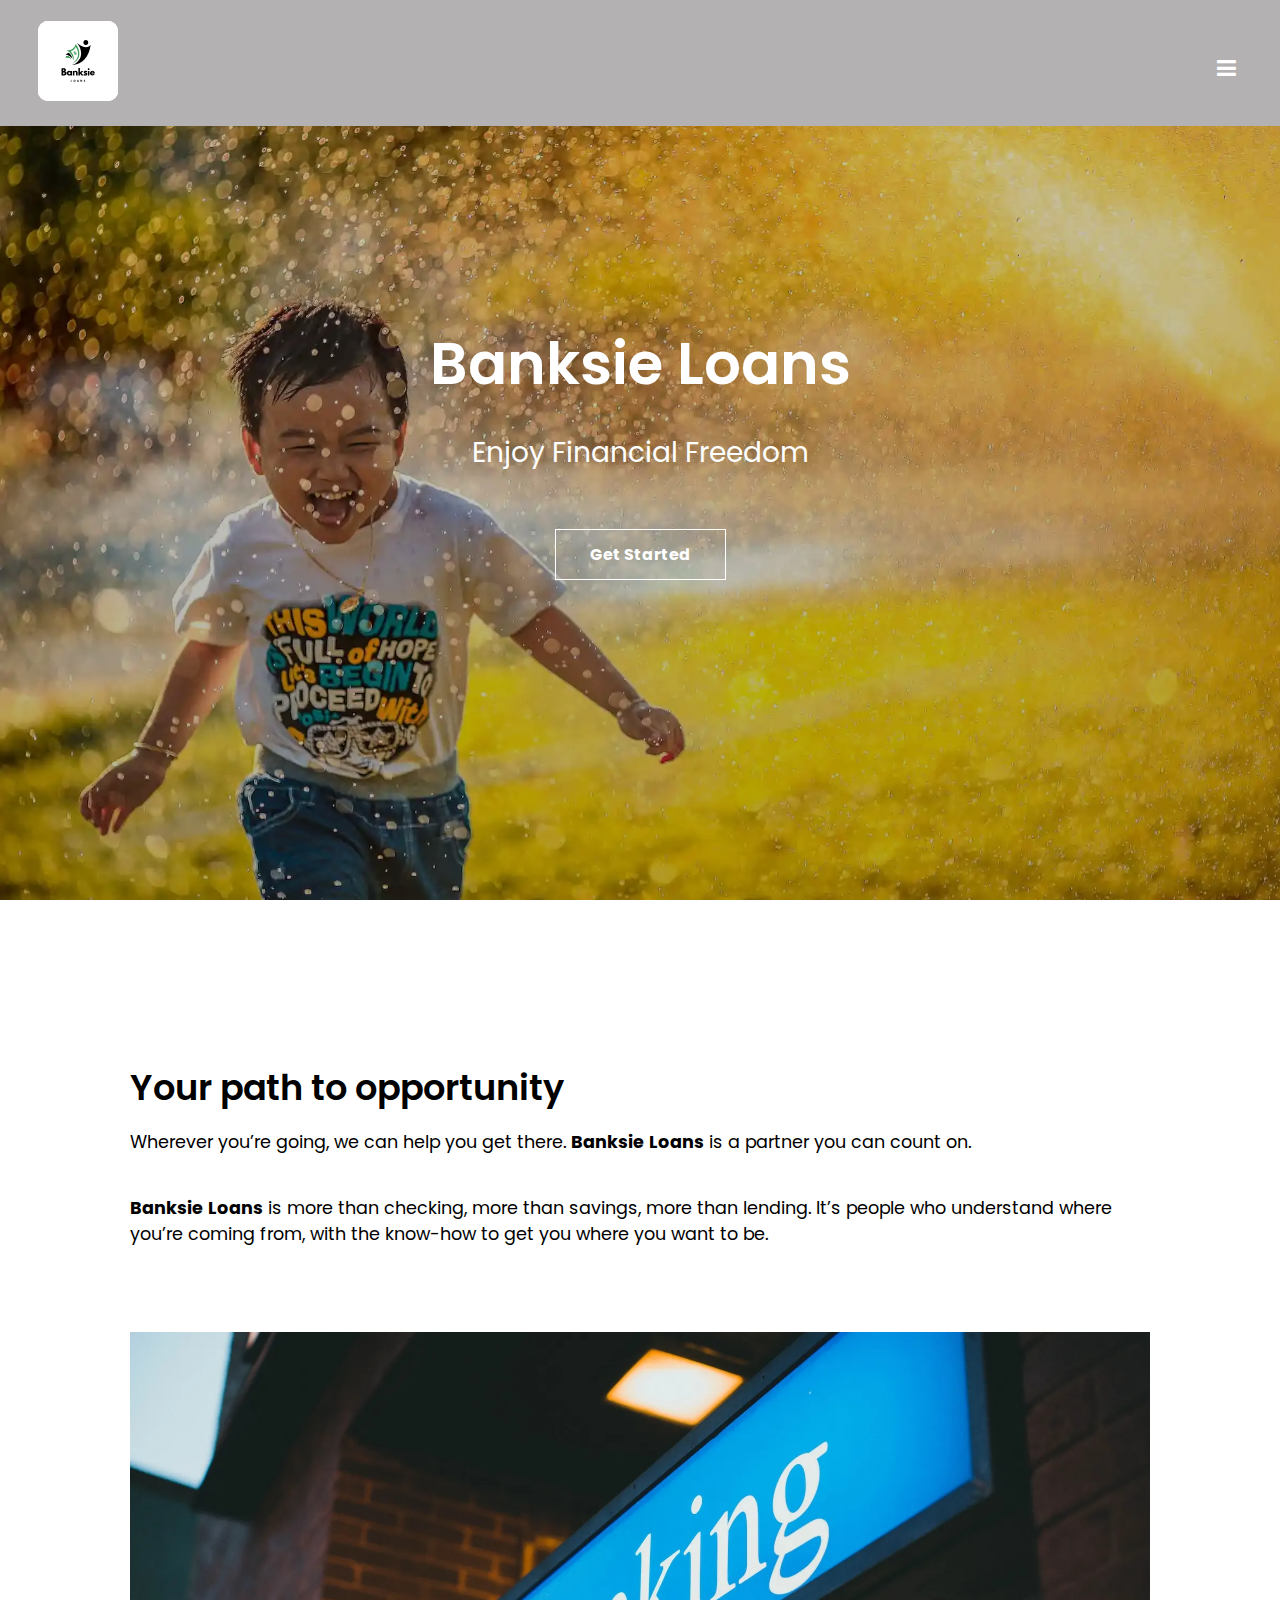
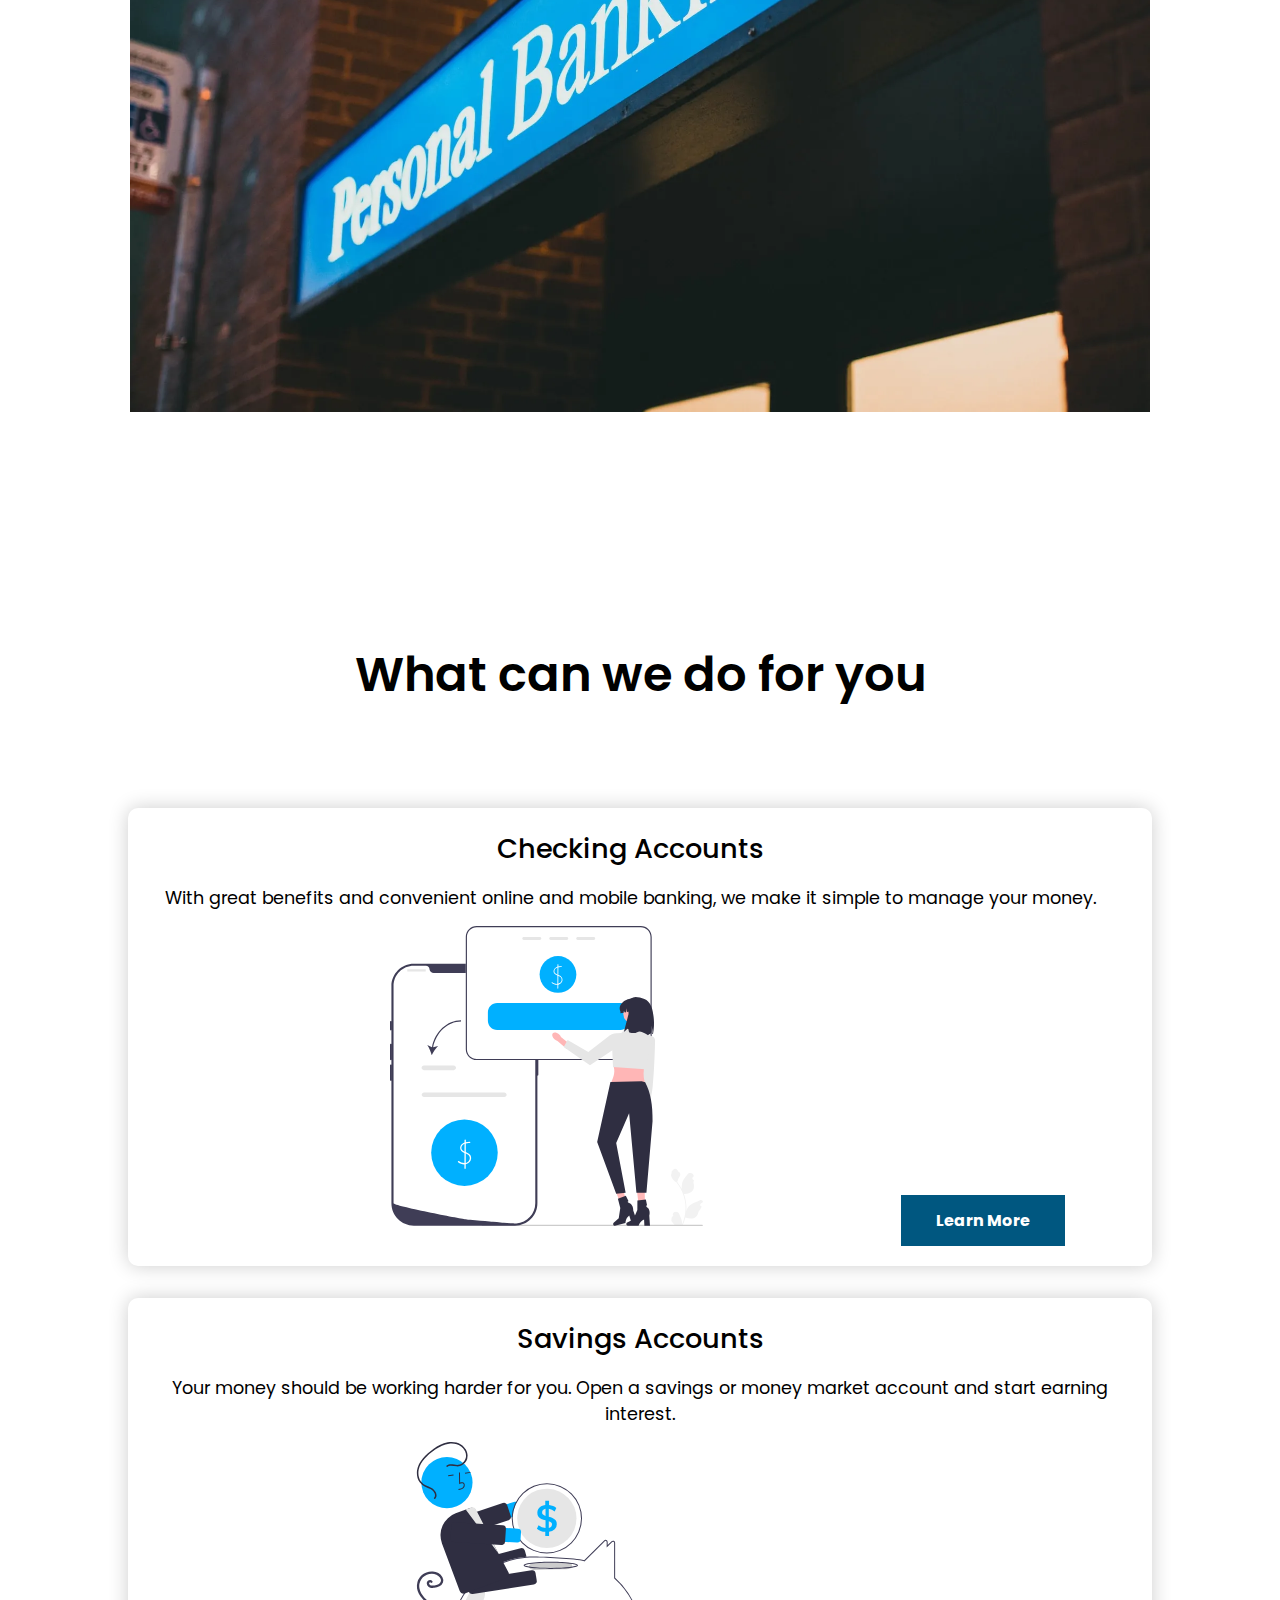
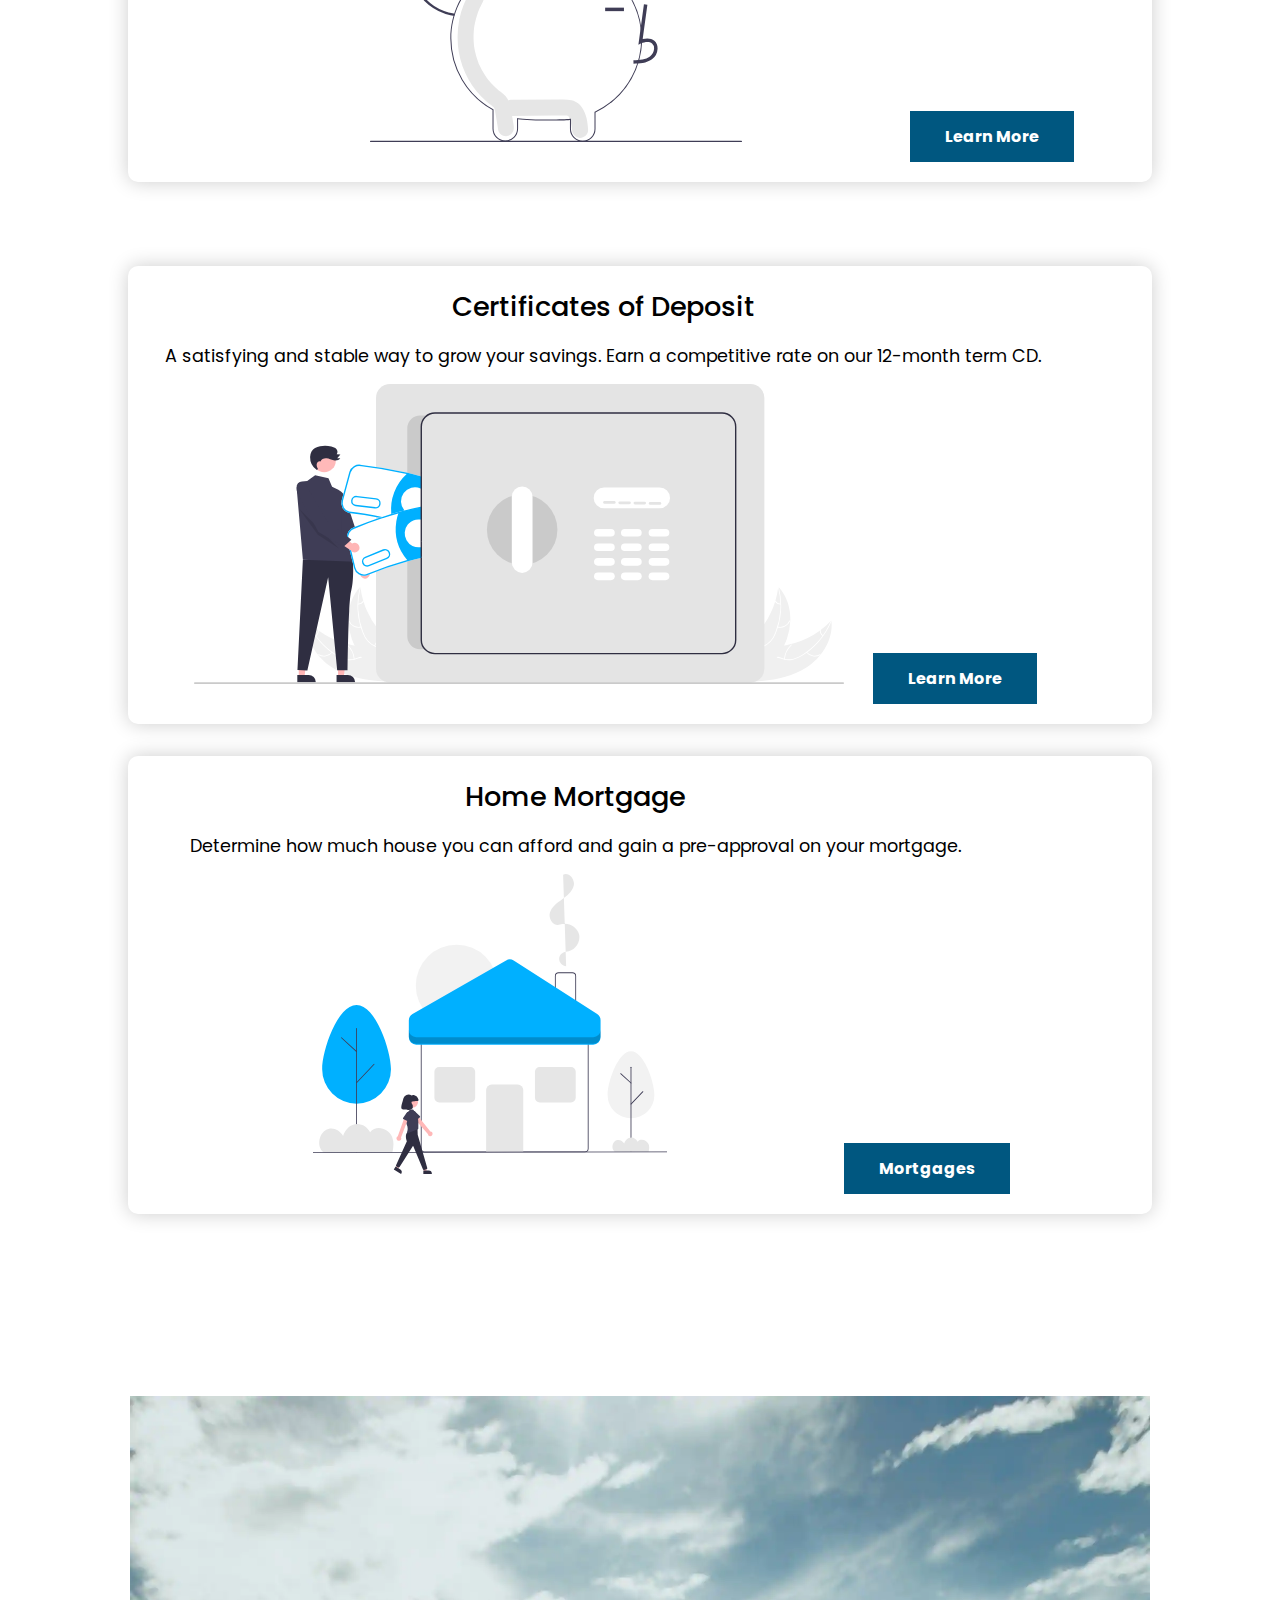
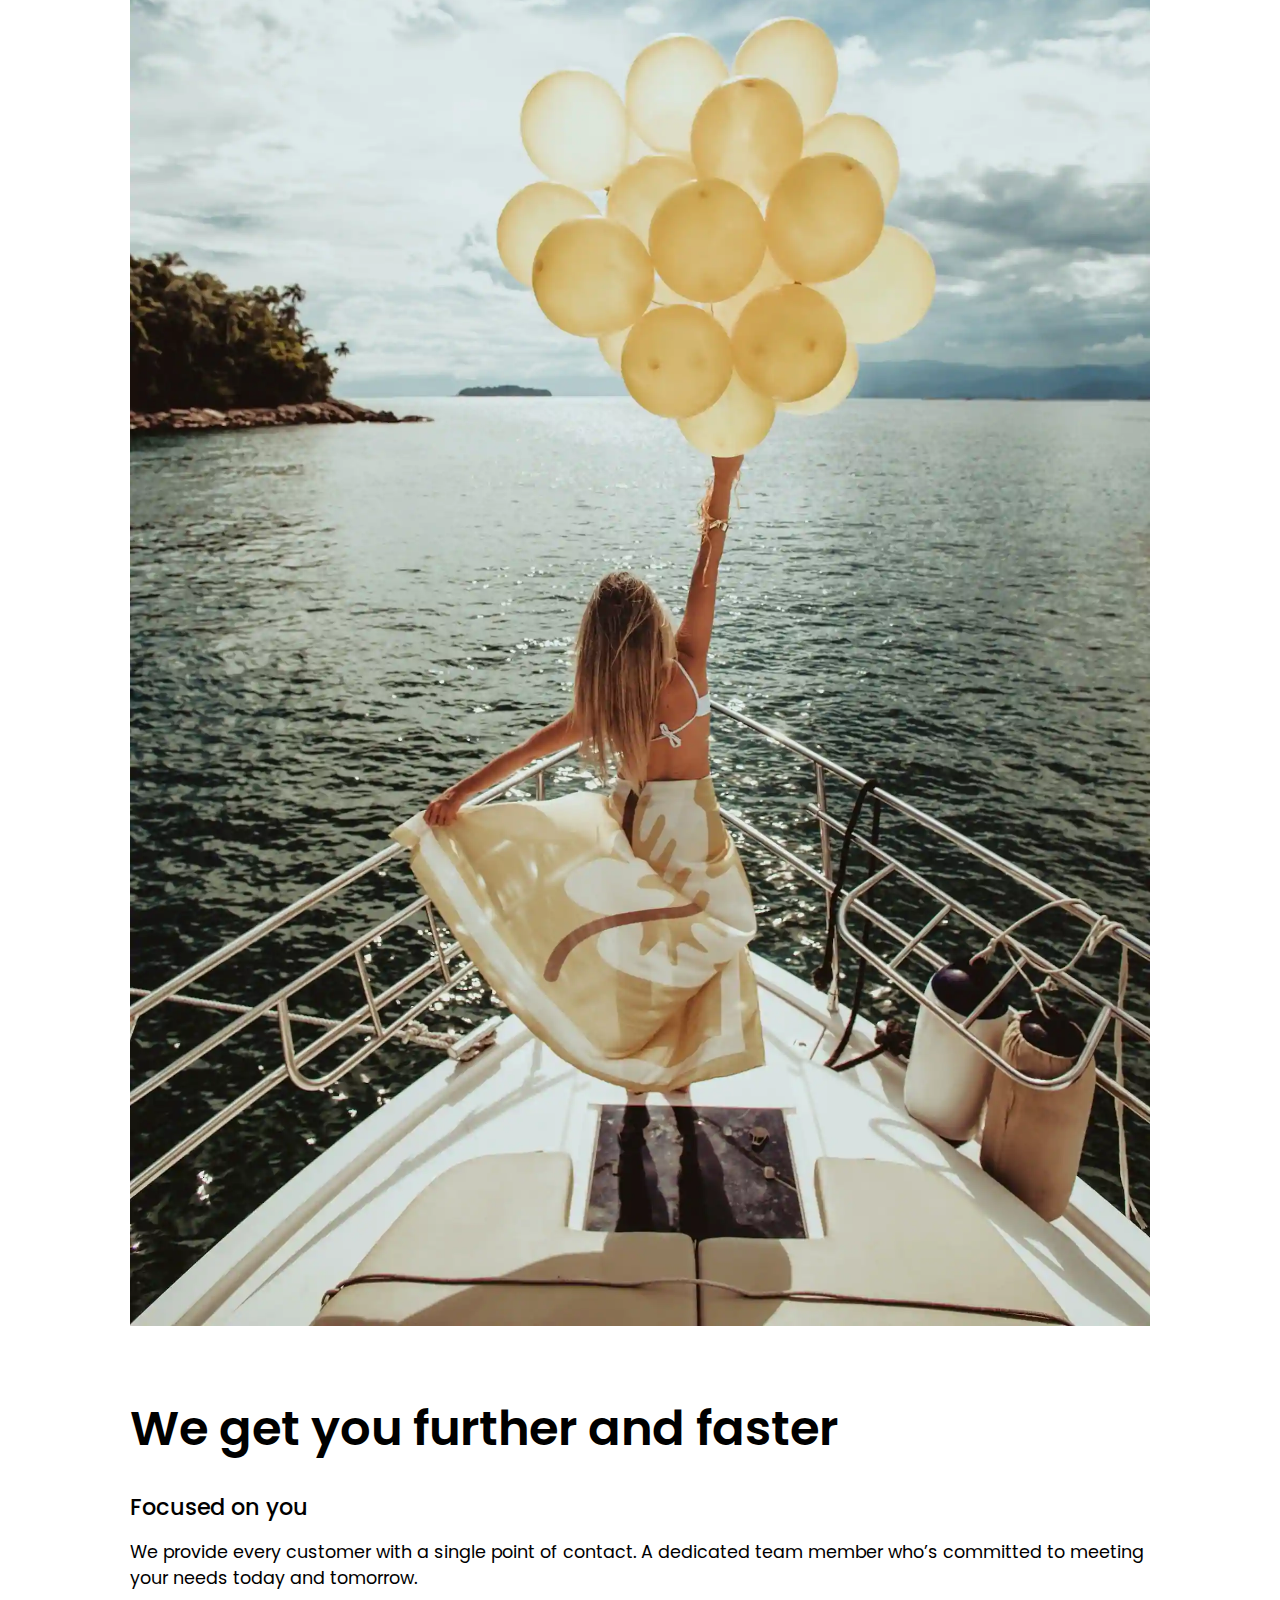
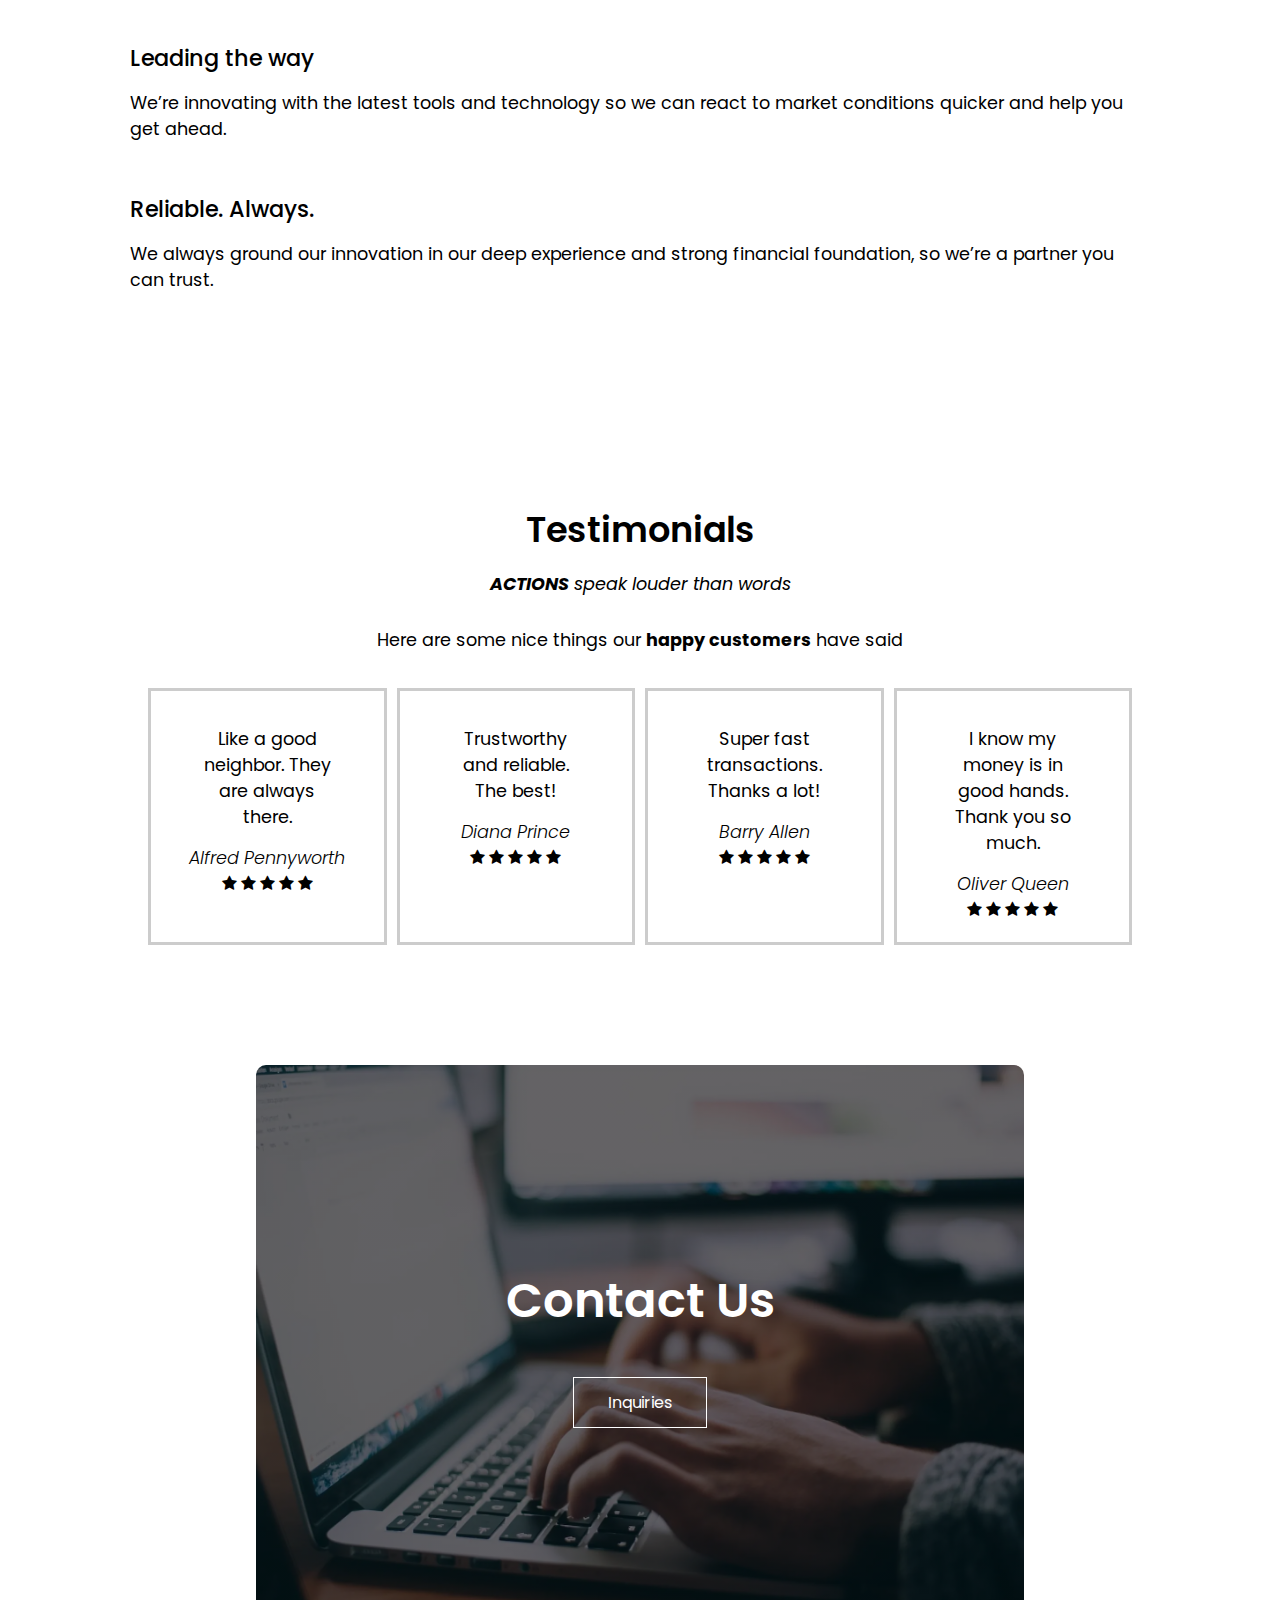
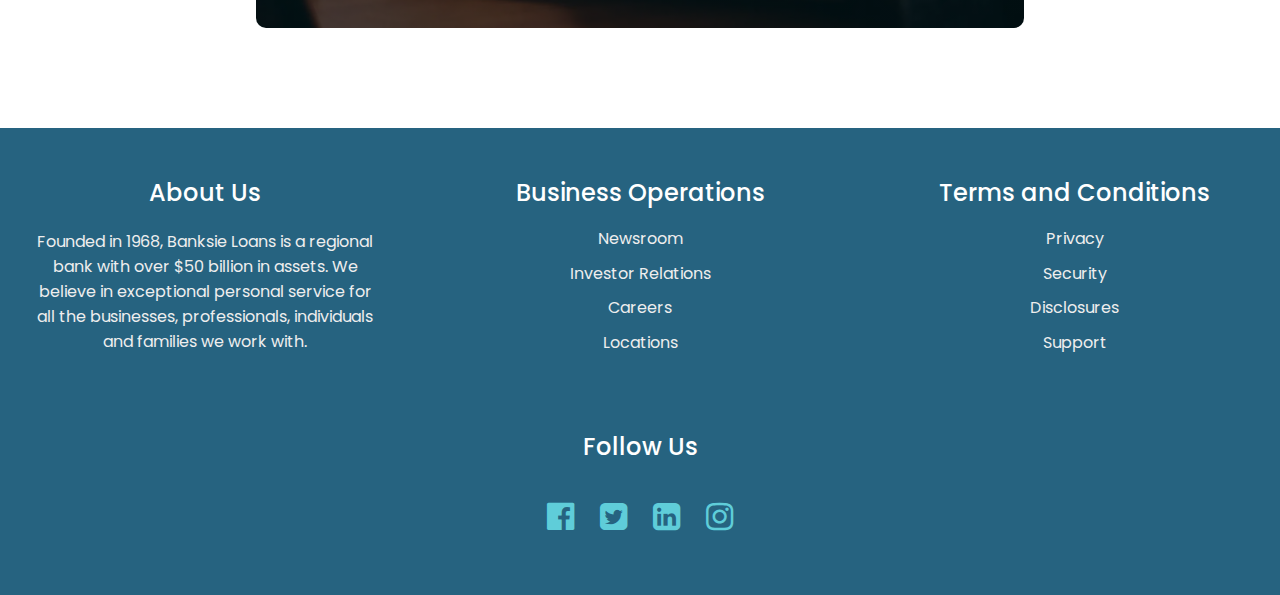
==== commit e6eec600: "edit page text content" ====
--- a/index.html
+++ b/index.html
@@ -51,7 +51,7 @@
     <section class="about-us" id="business">
       <div class="row">
         <div class="about-col">
-          <h2>Your path to opportunity.</h2>
+          <h2>Your path to opportunity</h2>
           <p>
             Wherever you’re going, we can help you get there.
             <span><strong>Banksie Loans</strong></span> is a partner you can
@@ -148,7 +148,7 @@
           <img src="/assets/balloons.webp" alt="balloons" />
         </div>
         <div class="about-col">
-          <h1>We get you further, faster.</h1>
+          <h1>We get you further and faster</h1>
           <br />
           <h4>Focused on you</h4>
           <p>
@@ -177,12 +177,12 @@
       <h2>Testimonials</h2>
       <i
         ><p>
-          <span><strong>ACTIONS</strong></span> speak louder than words.
+          <span><strong>ACTIONS</strong></span> speak louder than words
         </p></i
       >
       <p>
         Here are some nice things our
-        <span><strong>happy customers</strong></span> have said.
+        <span><strong>happy customers</strong></span> have said
       </p>
 
       <div class="grid-container">
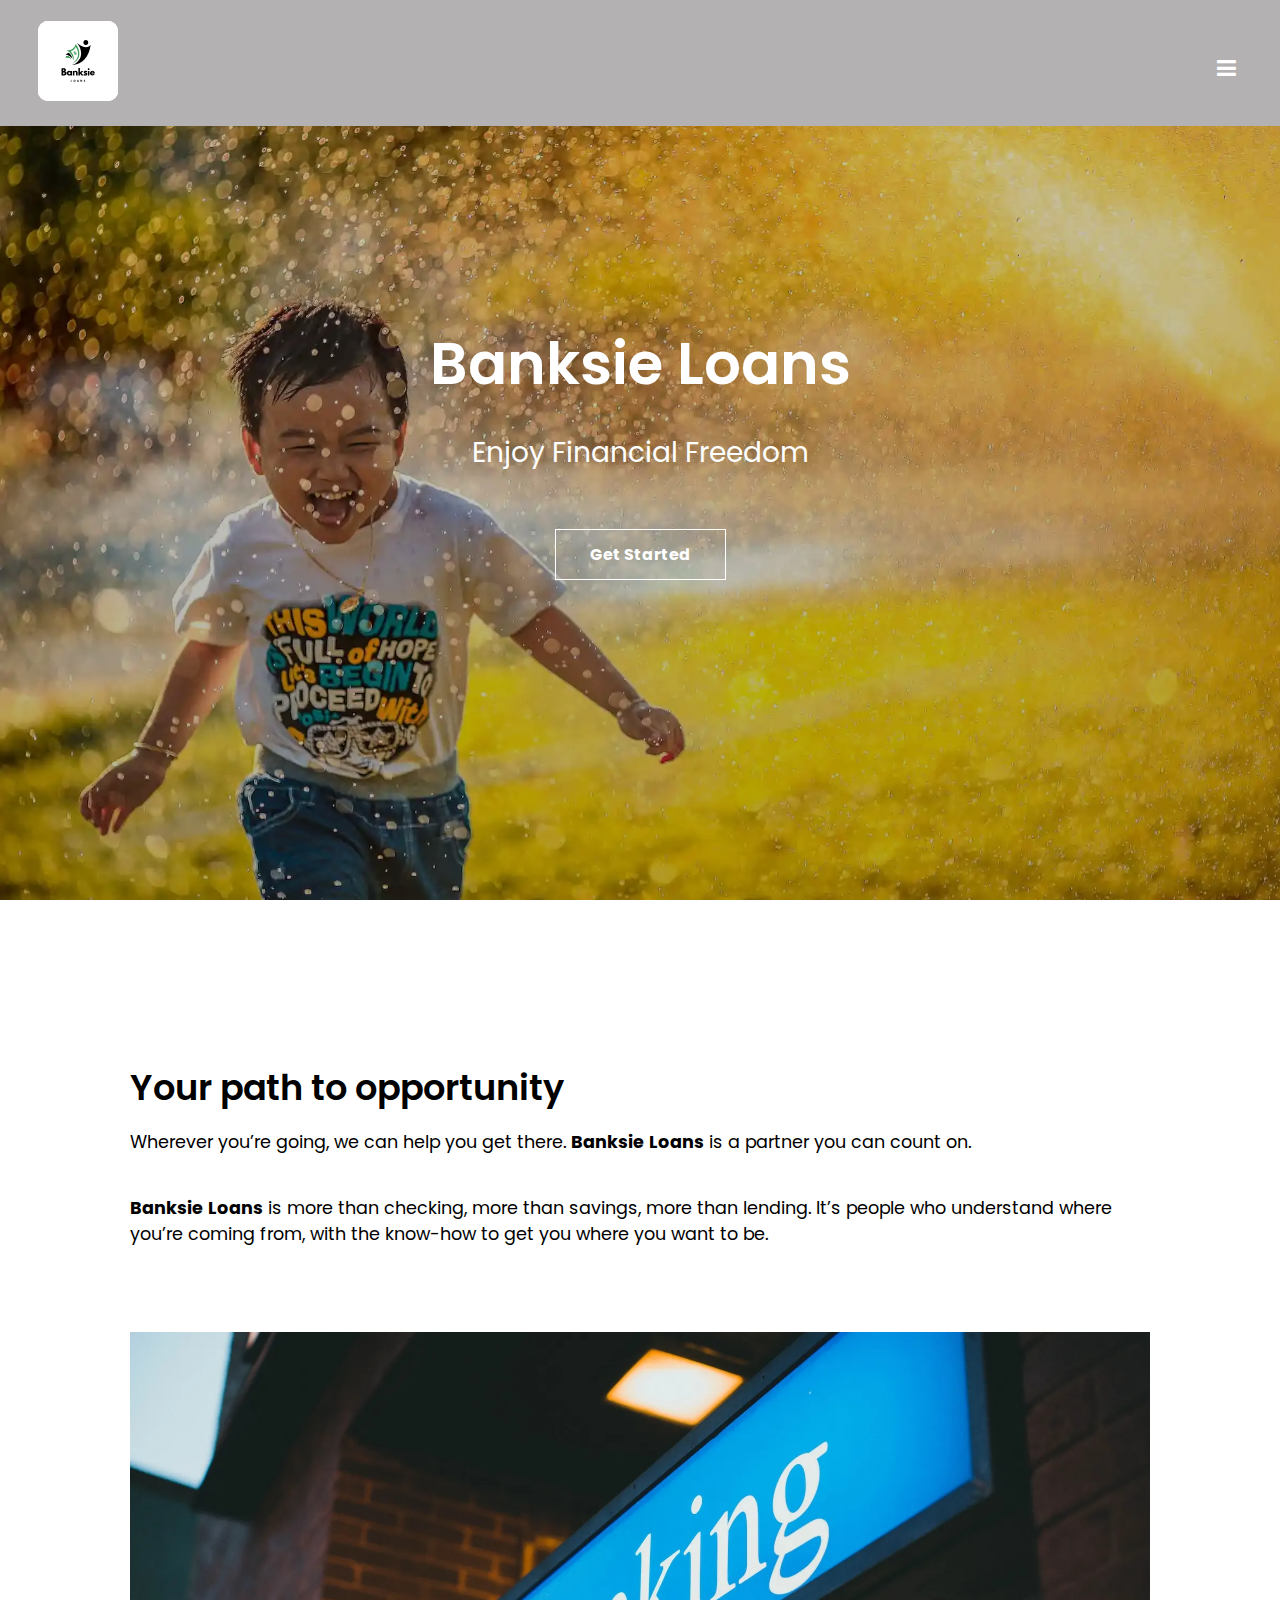
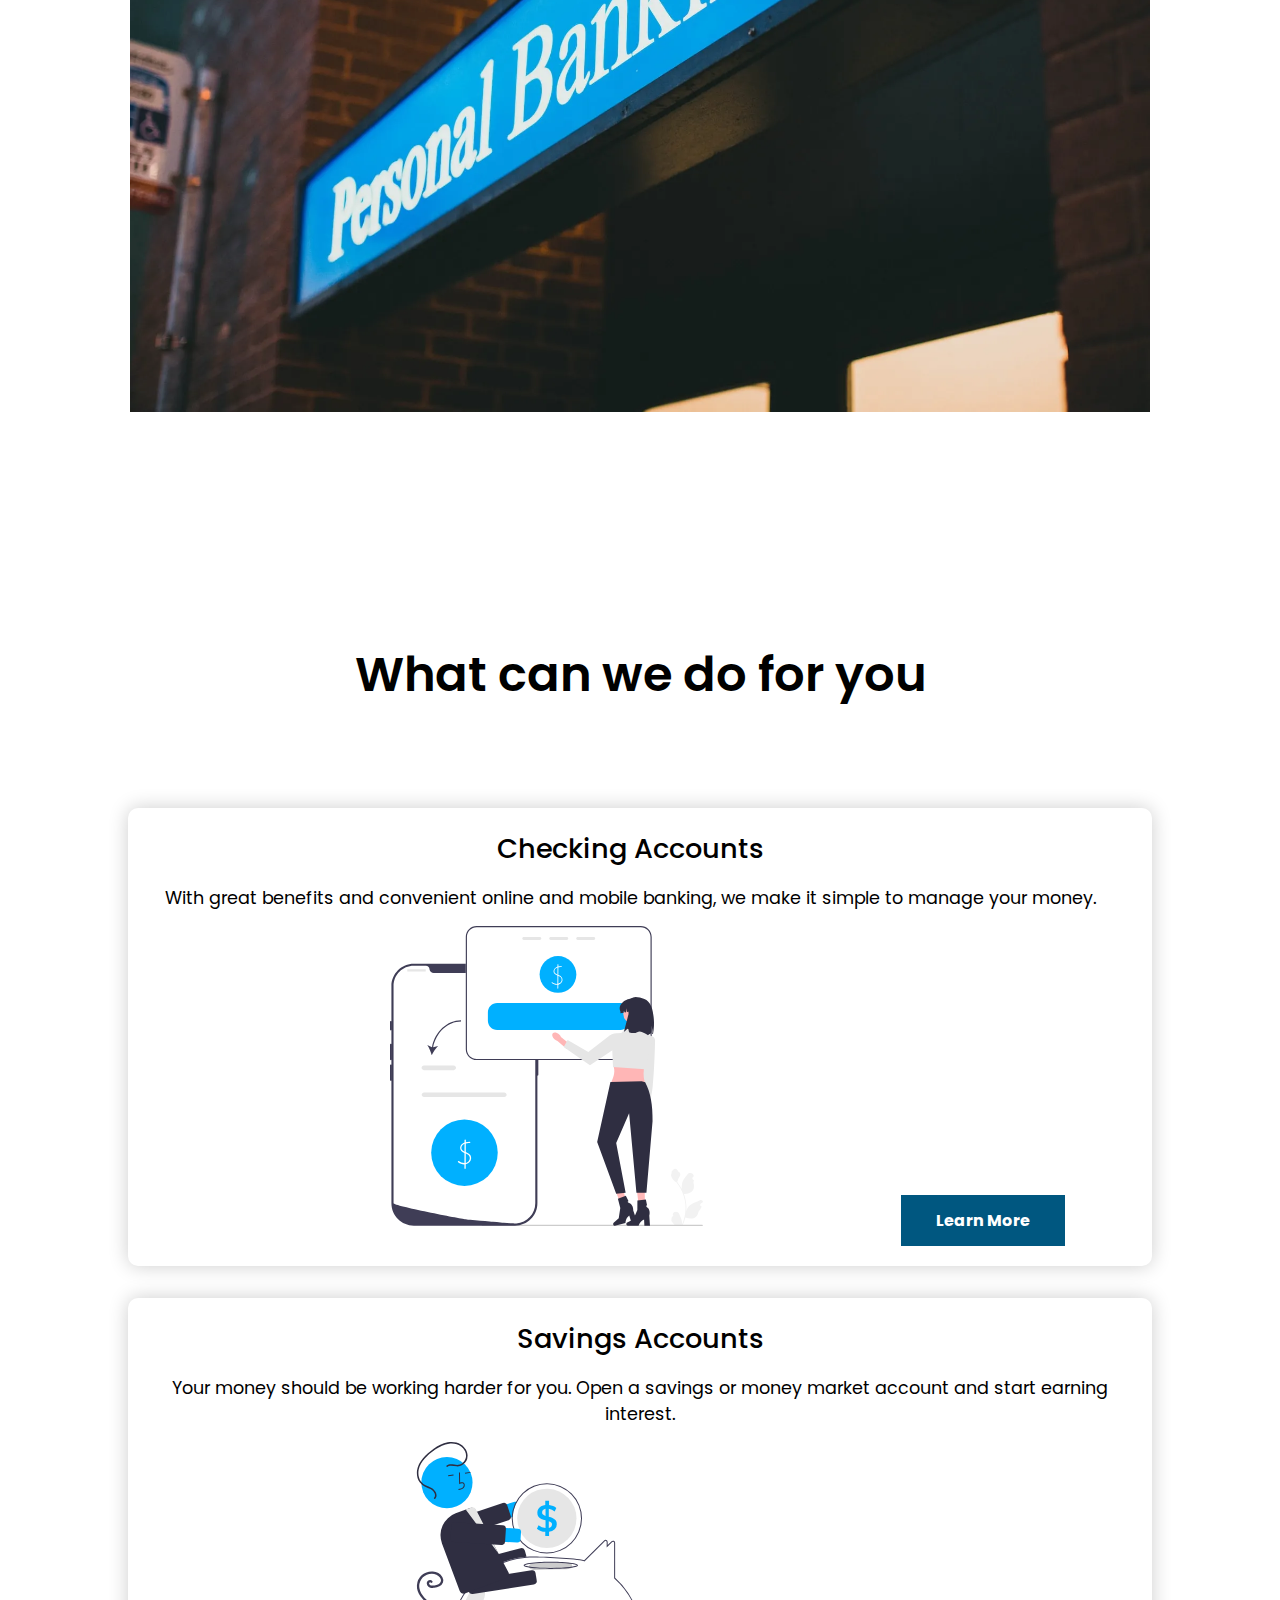
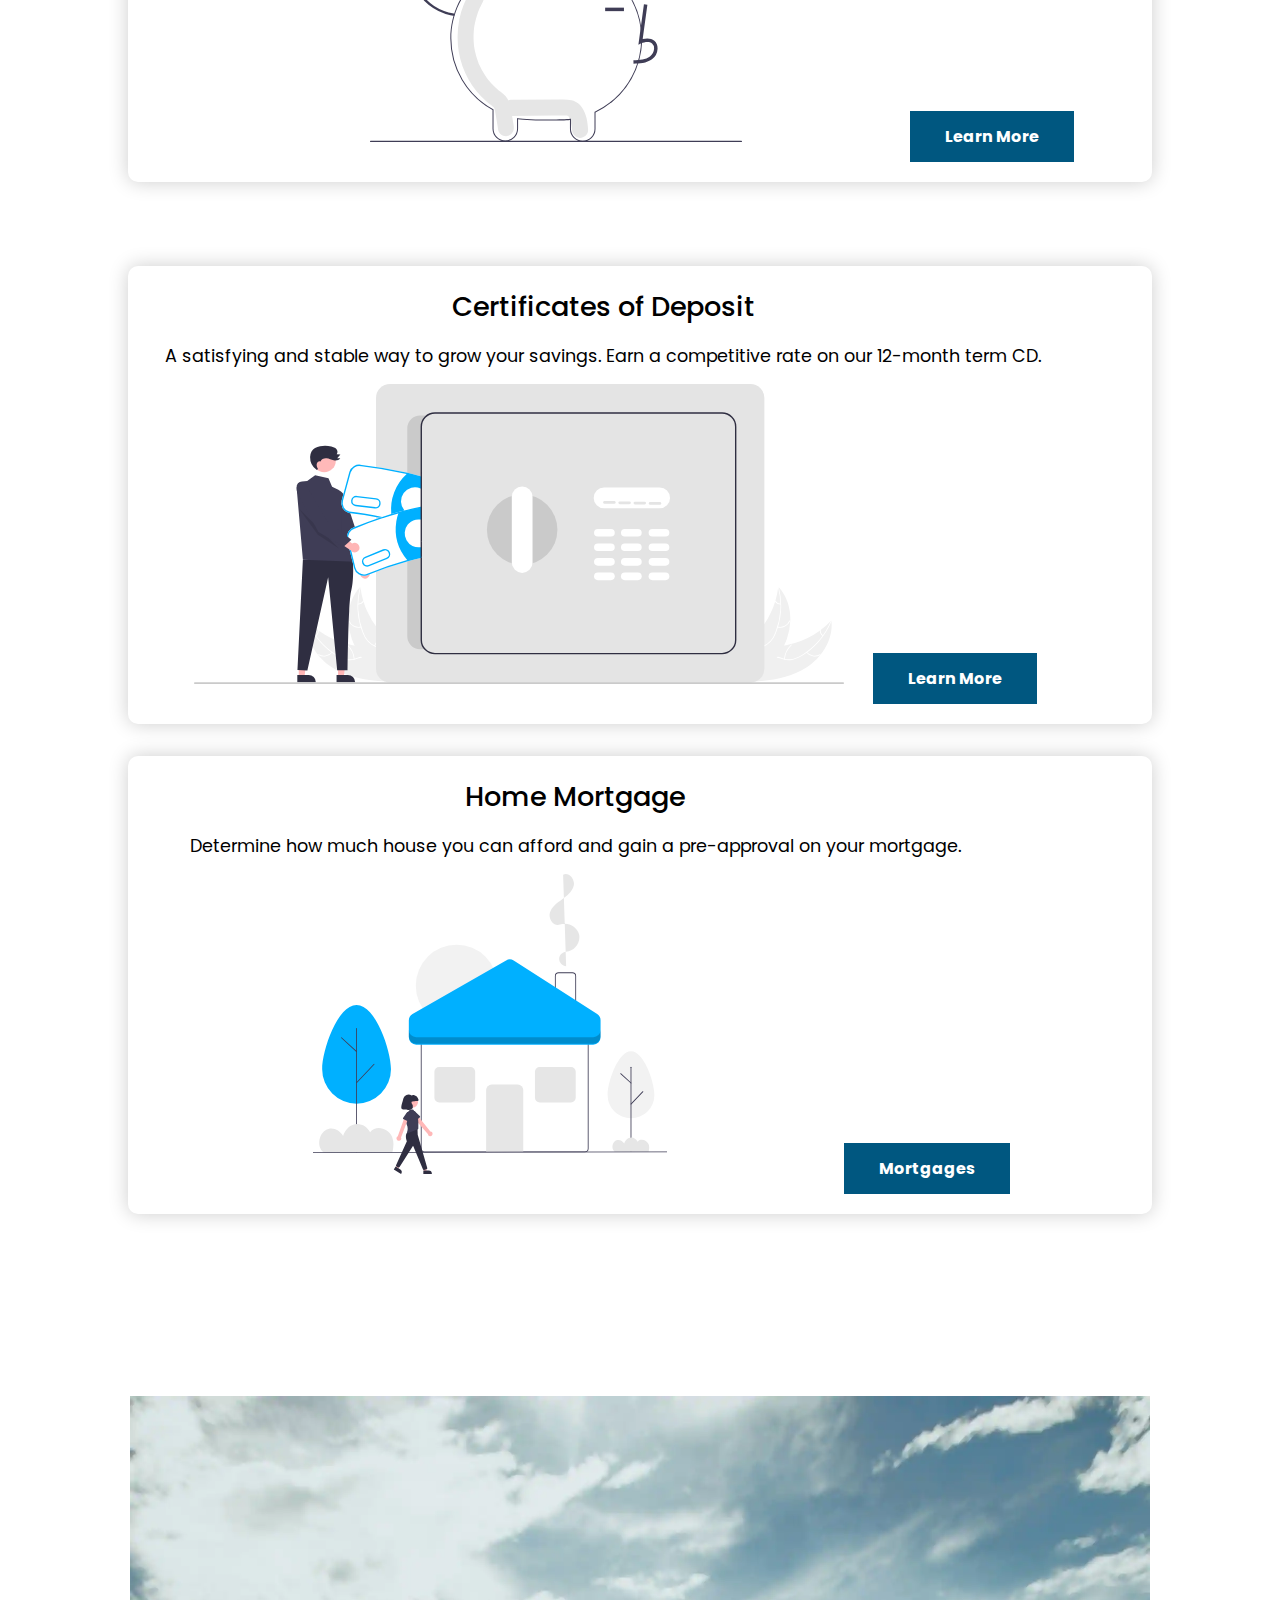
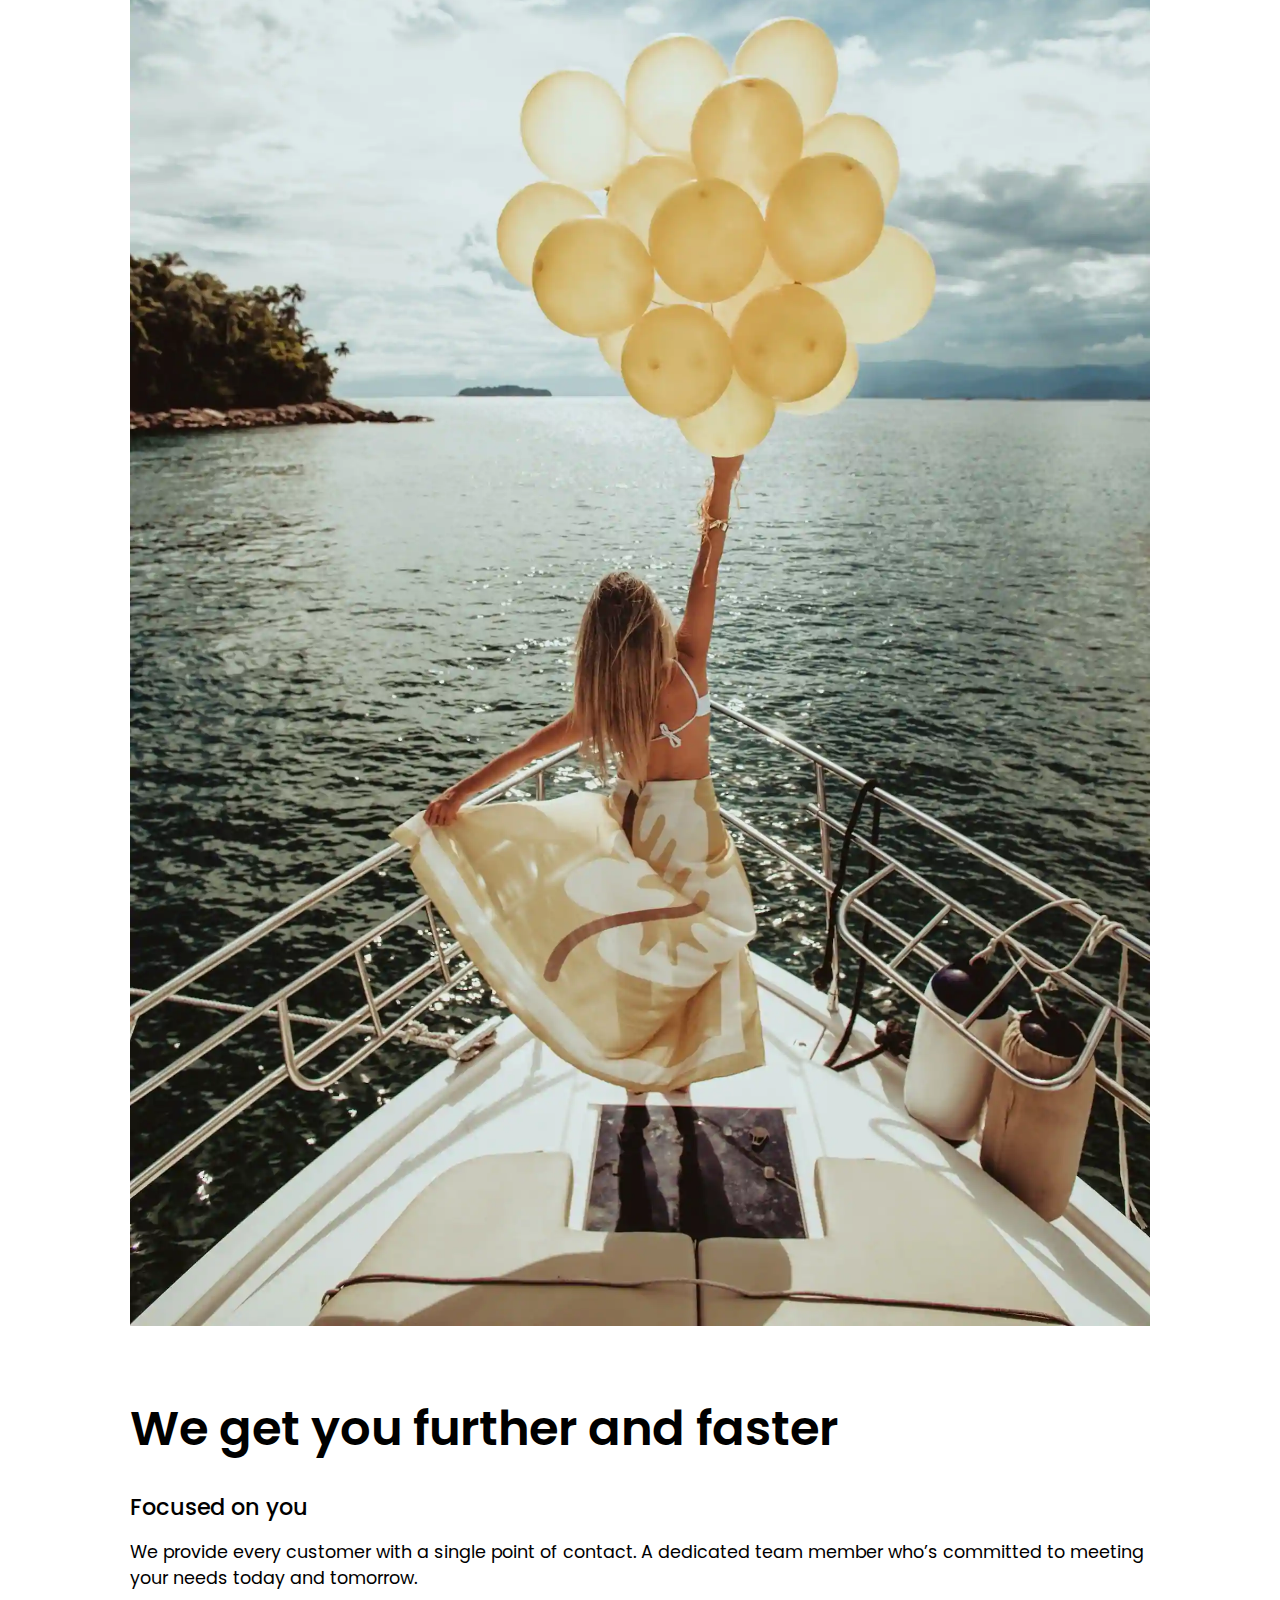
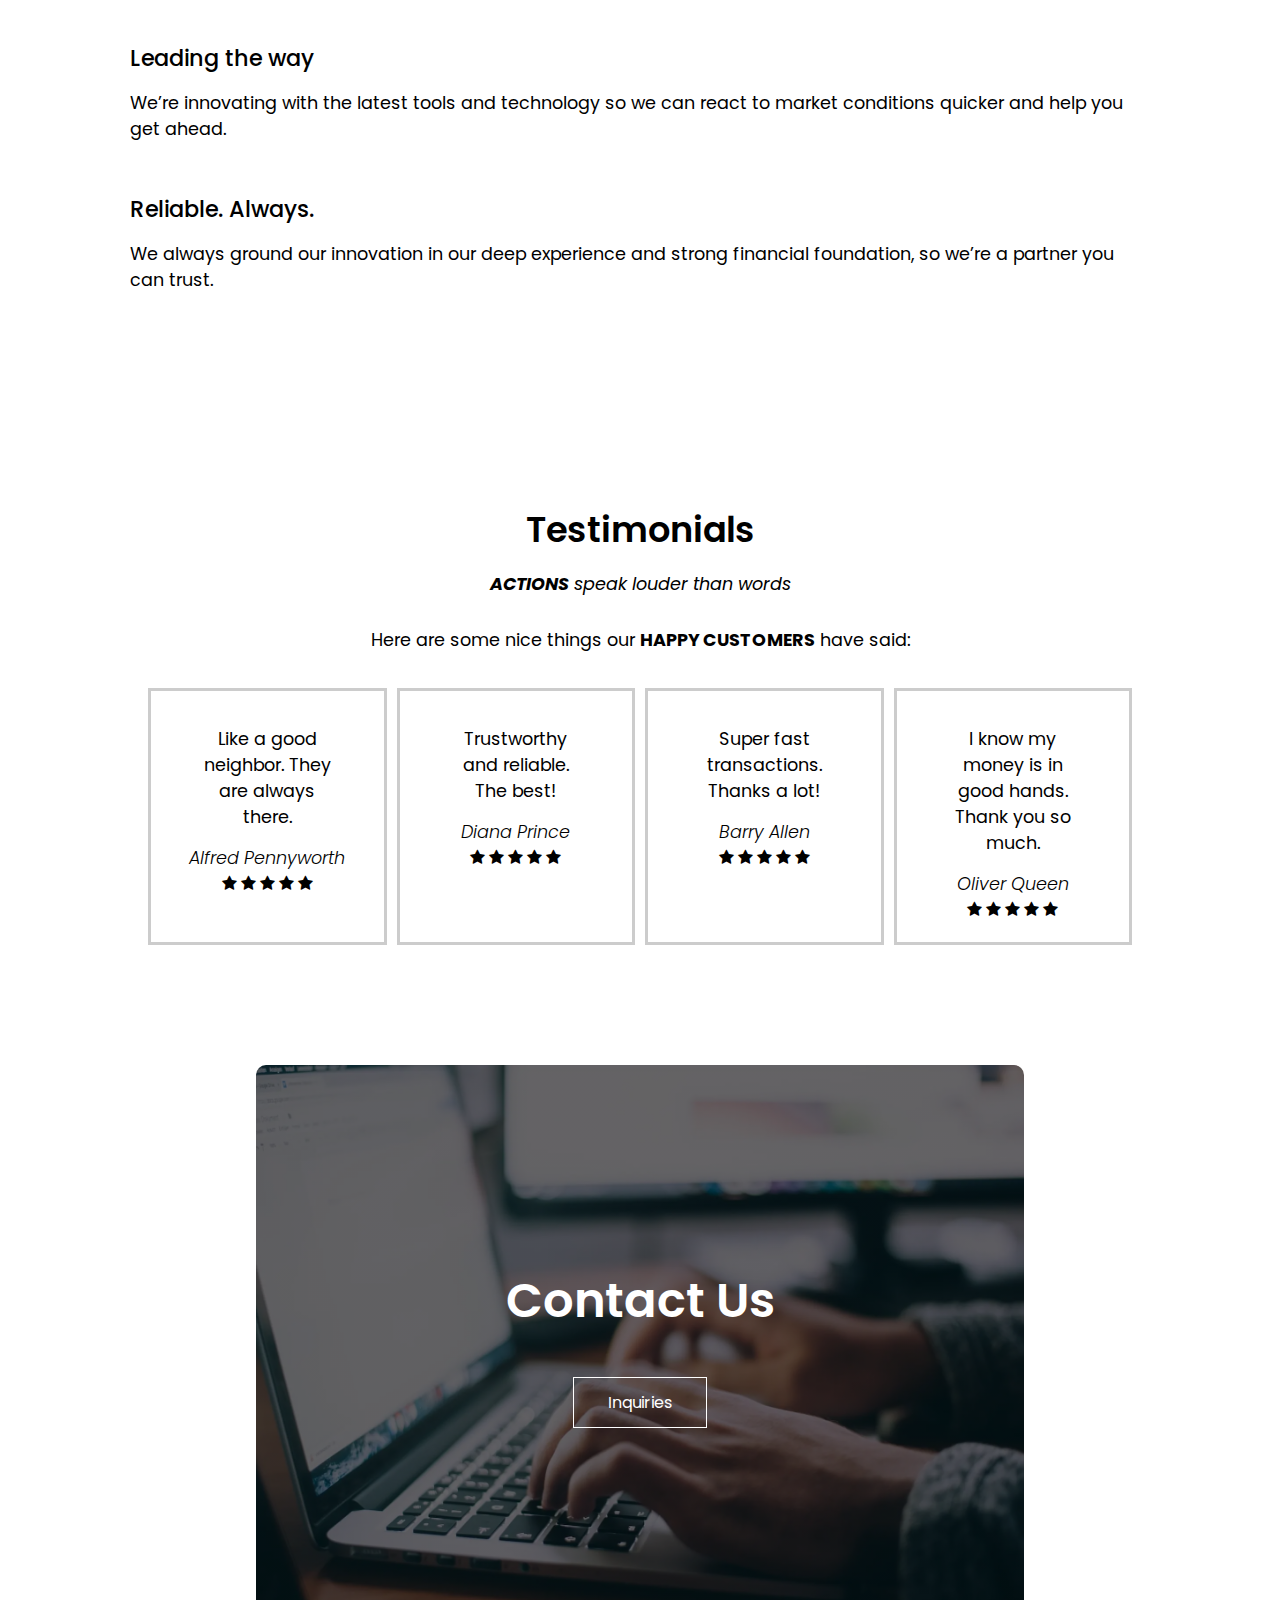
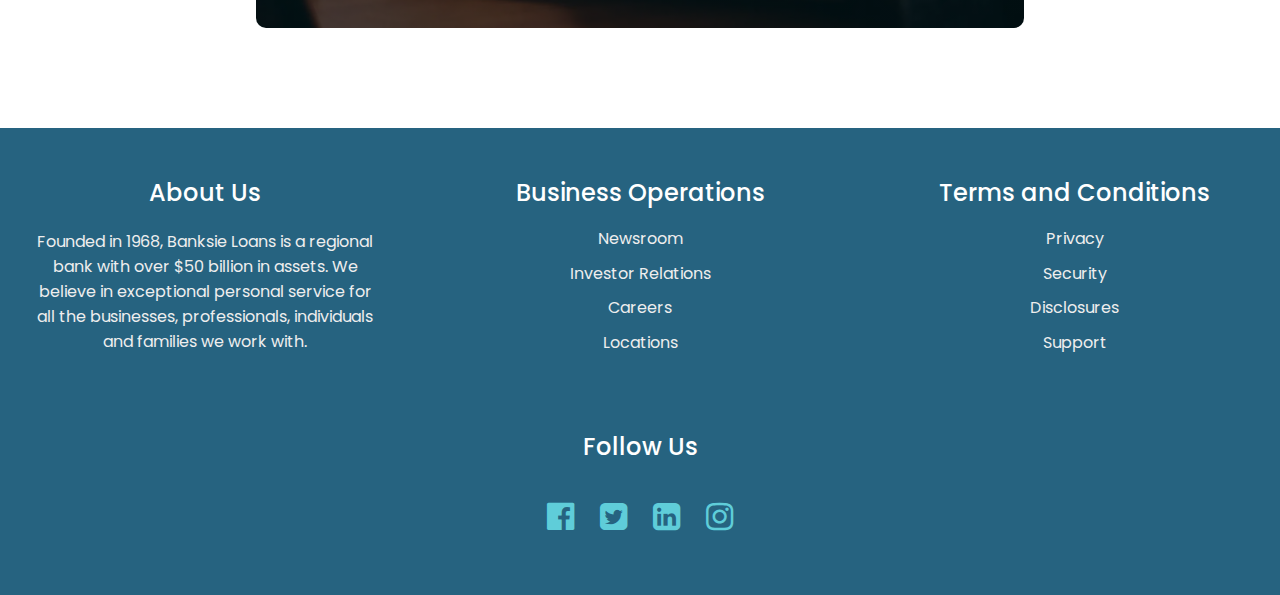
==== commit 2235edd9: "edit css and add google map" ====
--- a/index.html
+++ b/index.html
@@ -4,7 +4,10 @@
     <meta charset="UTF-8" />
     <meta http-equiv="X-UA-Compatible" content="IE=edge" />
     <meta name="viewport" content="width=device-width, initial-scale=1.0" />
-    <meta name="description" content="Banksie Loans - business website" />
+    <meta
+      name="description"
+      content="Banksie Loans - Banking business website"
+    />
     <link rel="icon" type="image/png" href="/assets/favicon.ico" />
     <link
       rel="stylesheet"
@@ -182,7 +185,7 @@
       >
       <p>
         Here are some nice things our
-        <span><strong>happy customers</strong></span> have said
+        <span><strong>HAPPY CUSTOMERS</strong></span> have said:
       </p>
 
       <div class="grid-container">
--- a/style.css
+++ b/style.css
@@ -5,7 +5,6 @@
   --links-color: #005780;
   --box-color: #19b6ff;
   --footer-color: #266380;
-  /* --buttons-color: #4d618e; */
 }
 
 * {
@@ -100,51 +99,6 @@
 #navbar {
   overflow: hidden;
 }
-
-/* Side navigation menu */
-/* .sidenav {
-  display: flex;
-  flex-direction: column;
-  justify-content: center;
-  align-items: center;
-  text-align: center;
-  height: 100vh;
-  width: 0;
-  position: fixed;
-  z-index: 1;
-  top: 0;
-  right: 0;
-  background-color: #111;
-  overflow-x: hidden;
-  transition: 0.5s;
-}
-
-.sidenav a {
-  padding: 20px 8px 8px 20px;
-  text-align: center;
-  text-decoration: none;
-  font-size: 28px;
-  color: #a2a0a0;
-  transition: 0.3s;
-}
-
-.sidenav a:hover {
-  color: #f1f1f1;
-}
-
-.sidenav .closebtn {
-  position: absolute;
-  top: 10px;
-  right: 50px;
-  font-size: 36px;
-}
-
-.openbtn {
-  margin-top: 15px;
-  font-size: 36px;
-  color: #fff;
-  cursor: pointer;
-} */
 
 .sticky {
   position: fixed;
@@ -357,92 +311,6 @@
   margin-top: auto;
 }
 
-/* Global */
-.global {
-  width: 80%;
-  margin: auto;
-  text-align: center;
-  padding-top: 50px;
-}
-
-.global-col {
-  flex-basis: 25%;
-  border-radius: 10px;
-  margin-bottom: 30px;
-  position: relative;
-  overflow: hidden;
-}
-
-.global-col img {
-  width: 100%;
-  height: 100%;
-  object-fit: contain;
-  display: block;
-}
-
-.layer {
-  background: transparent;
-  height: 100%;
-  width: 100%;
-  position: absolute;
-  top: 0;
-  left: 0;
-  transition: 0.5s;
-}
-
-.layer:hover {
-  background: rgba(0, 0, 0, 0.4);
-}
-
-.layer h3 {
-  width: 100%;
-  font-weight: 600;
-  color: white;
-  font-size: 30px;
-  bottom: 0;
-  left: 50%;
-  transform: translateX(-50%);
-  position: absolute;
-  opacity: 0;
-  transition: 0.5s;
-}
-
-.layer:hover h3 {
-  bottom: 49%;
-  opacity: 1;
-}
-
-/* Team */
-.team {
-  width: 80%;
-  margin: auto;
-  text-align: center;
-  padding-top: 50px;
-}
-
-.team-col {
-  flex-basis: 31%;
-  border-radius: 10px;
-  margin-bottom: 5%;
-  text-align: left;
-}
-
-.team-col img {
-  width: 100%;
-  border-radius: 10px;
-}
-
-.team-col p {
-  padding: 0;
-  text-align: center;
-}
-
-.team-col h3 {
-  margin-top: 16px;
-  margin-bottom: 16px;
-  text-align: center;
-}
-
 /* Testimonials */
 .testimonials {
   width: 80%;
@@ -450,17 +318,6 @@
   text-align: center;
   padding-top: 100px;
 }
-/* 
-.testimonial-col {
-  flex-basis: 40%;
-  border-radius: 10px;
-  margin-bottom: 5%;
-  text-align: left;
-  background: var(--box-color);
-  padding: 25px;
-  cursor: pointer;
-  display: flex;
-} */
 
 .grid-container {
   display: grid;
@@ -475,25 +332,9 @@
   text-align: center;
 }
 
-/* .testimonial-col img {
-  height: 60px;
-  margin-left: 5px;
-  margin-right: 30px;
-  border-radius: 20%;
-} */
-
 .testimonial-col p {
   padding: 0;
 }
-
-/* .testimonial-col h3 {
-  margin-top: 15px;
-  text-align: left;
-} */
-
-/* .testimonial-col:hover {
-  box-shadow: 0 0 20px rgba(0, 0, 0, 0.2);
-} */
 
 /* CTA */
 .cta {
@@ -578,14 +419,16 @@
 
 /* Contact Us */
 .location {
+  display: flex;
+  align-items: center;
+  justify-content: center;
+  flex-direction: column;
+}
+
+iframe {
   width: 80%;
-  height: 80%;
   margin: 10px auto;
   padding: 20px 0;
-}
-
-.location img {
-  width: 100%;
 }
 
 .sub-header2 {
@@ -843,7 +686,7 @@
   nav .fa {
     display: block;
     color: white;
-    margin: 50px 50px 40px 35px;
+    margin: 50px 50px 40px 30px;
     font-size: 22px;
     cursor: pointer;
   }
@@ -853,48 +696,32 @@
     height: 100vh;
     width: 230px;
     top: 0;
-    right: -45px;
+    right: -60px;
     text-align: left;
     z-index: 2;
     transition: 1s;
   }
-
-  /* .nav-links ul {
-    padding: 25px;
-  } */
   .nav-links ul li {
     display: block;
     margin-bottom: 2rem;
   }
 
   .nav-links ul li a {
-    margin-left: 1.1rem;
+    margin-left: 1rem;
   }
   .row {
     flex-direction: column;
     margin-bottom: 5px;
   }
-  .global p {
+  .services p {
     text-align: left;
     font-size: 0.98rem;
   }
-  .services p {
+  .services-col p {
     text-align: left;
     font-size: 0.98rem;
   }
-  .services-col p {
-    text-align: left;
-    font-size: 0.98rem;
-  }
   .testimonials p {
-    text-align: left;
-    font-size: 0.98rem;
-  }
-  .team p {
-    text-align: left;
-    font-size: 0.98rem;
-  }
-  .team-col p {
     text-align: left;
     font-size: 0.98rem;
   }
@@ -935,55 +762,6 @@
     width: 100%;
   }
 }
-
-/* @media (min-width: 335px) and (max-width: 400px) {
-  h1 {
-    font-size: 2rem;
-  }
-  h2 {
-    font-size: 1.8rem;
-  }
-  h3 {
-    font-size: 1.6rem;
-  }
-  nav .fa {
-    display: block;
-    color: white;
-    margin: 55px 50px 45px 15px;
-    font-size: 22px;
-    cursor: pointer;
-  }
-  .nav-links {
-    position: fixed;
-    background: var(--links-color);
-    height: 100vh;
-    width: 120px;
-    top: 0;
-    right: -100px;
-    text-align: left;
-    z-index: 2;
-    transition: 1s;
-  }
-
-  .nav-links ul li {
-    display: block;
-    margin-bottom: 2rem;
-    margin-left: 0.1rem;
-  }
-
-  .nav-links ul li a {
-    font-size: 0.8rem;
-    margin-left: 0.8rem;
-  }
-  .grid-container {
-    margin-top: 0;
-    grid-template-columns: repeat(auto-fit, minmax(185px, auto));
-  }
-  .testimonials p {
-    text-align: left;
-    font-size: 0.8rem;
-  }
-} */
 
 @media (max-width: 350px) {
   h1 {
@@ -1033,32 +811,6 @@
   }
 }
 
-/* @media (min-width: 360px) and (max-width: 765px) {
-  .openbtn {
-    font-size: 30px;
-    margin-right: 2rem;
-  }
-}
-
-@media (min-width: 275px) and (max-width: 350px) {
-  .openbtn {
-    font-size: 26px;
-    margin-right: 2rem;
-  }
-}
-
-@media screen and (max-height: 450px) {
-  .sidenav {
-    text-align: center;
-    align-items: center;
-  }
-  .sidenav a {
-    font-size: 18px;
-    text-align: center;
-    align-items: center;
-  }
-} */
-
 @media (min-width: 1800px) {
   .wrapper {
     margin-right: auto;
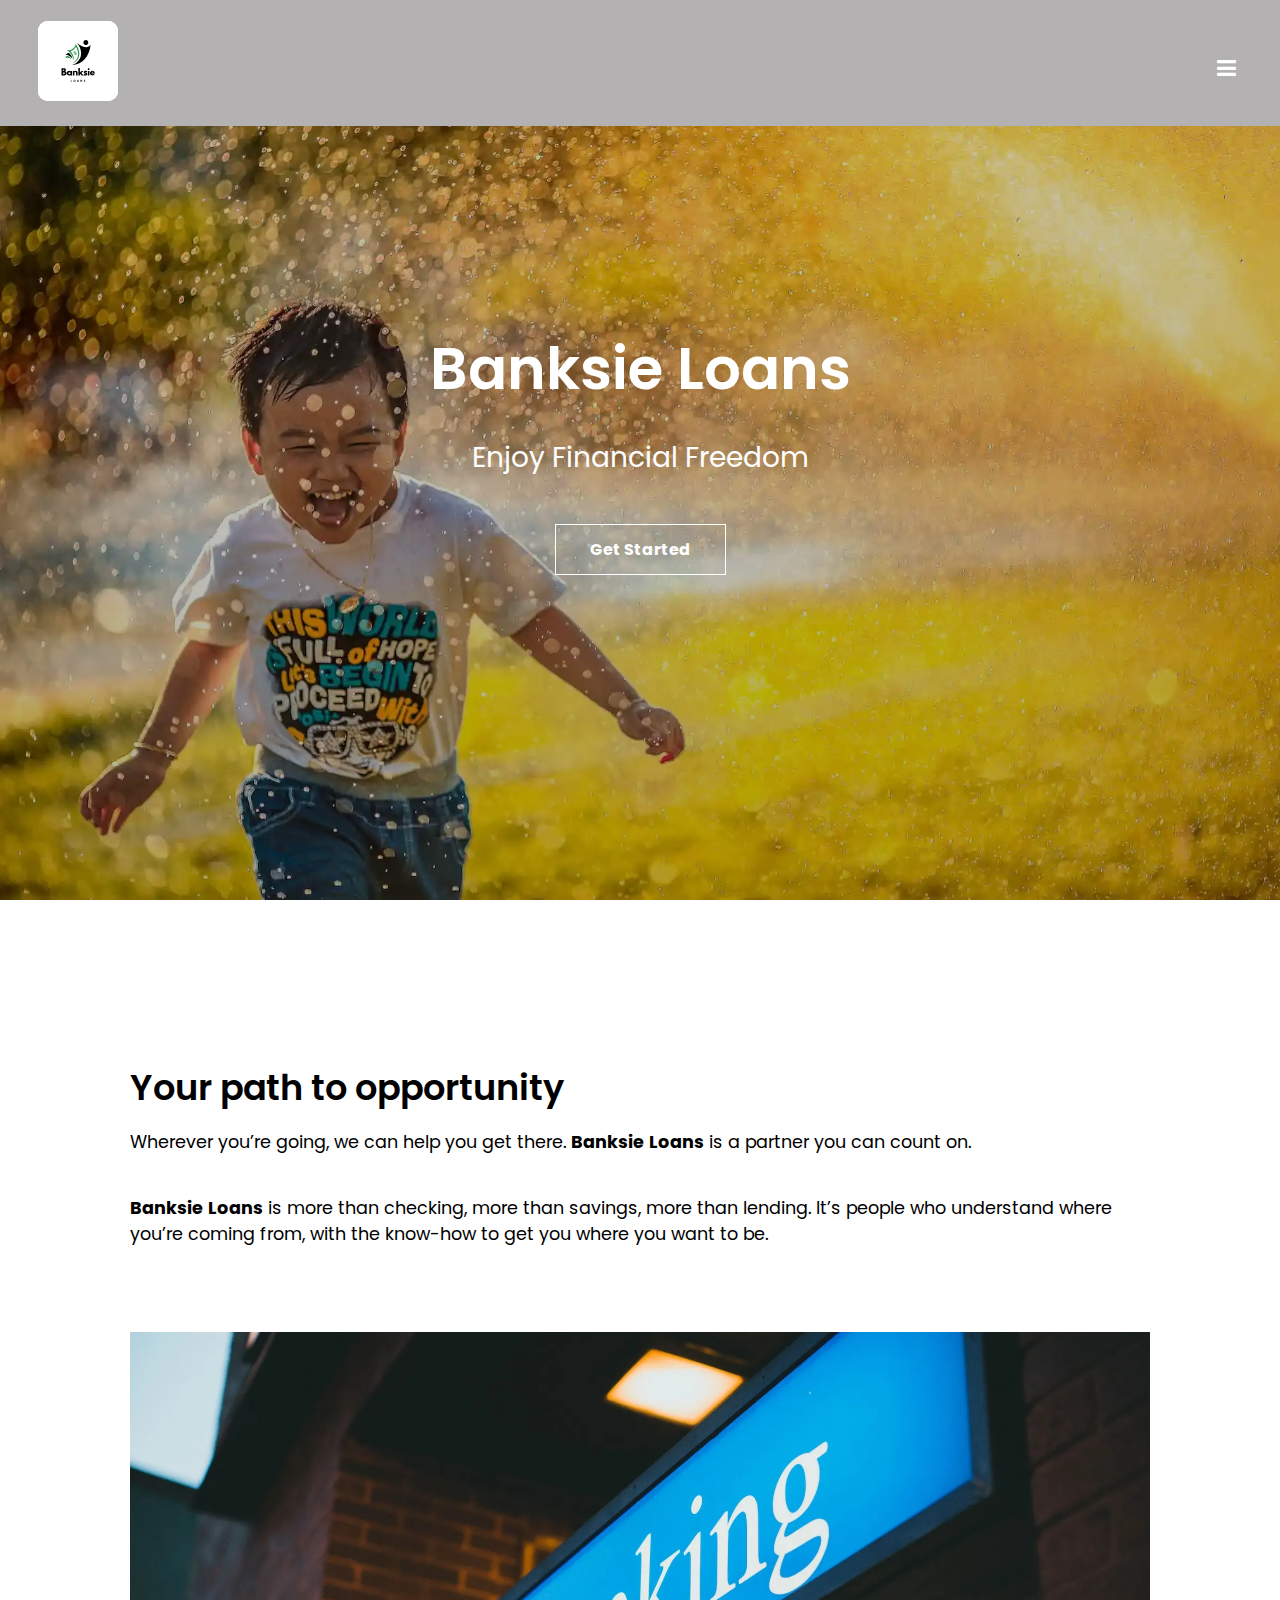
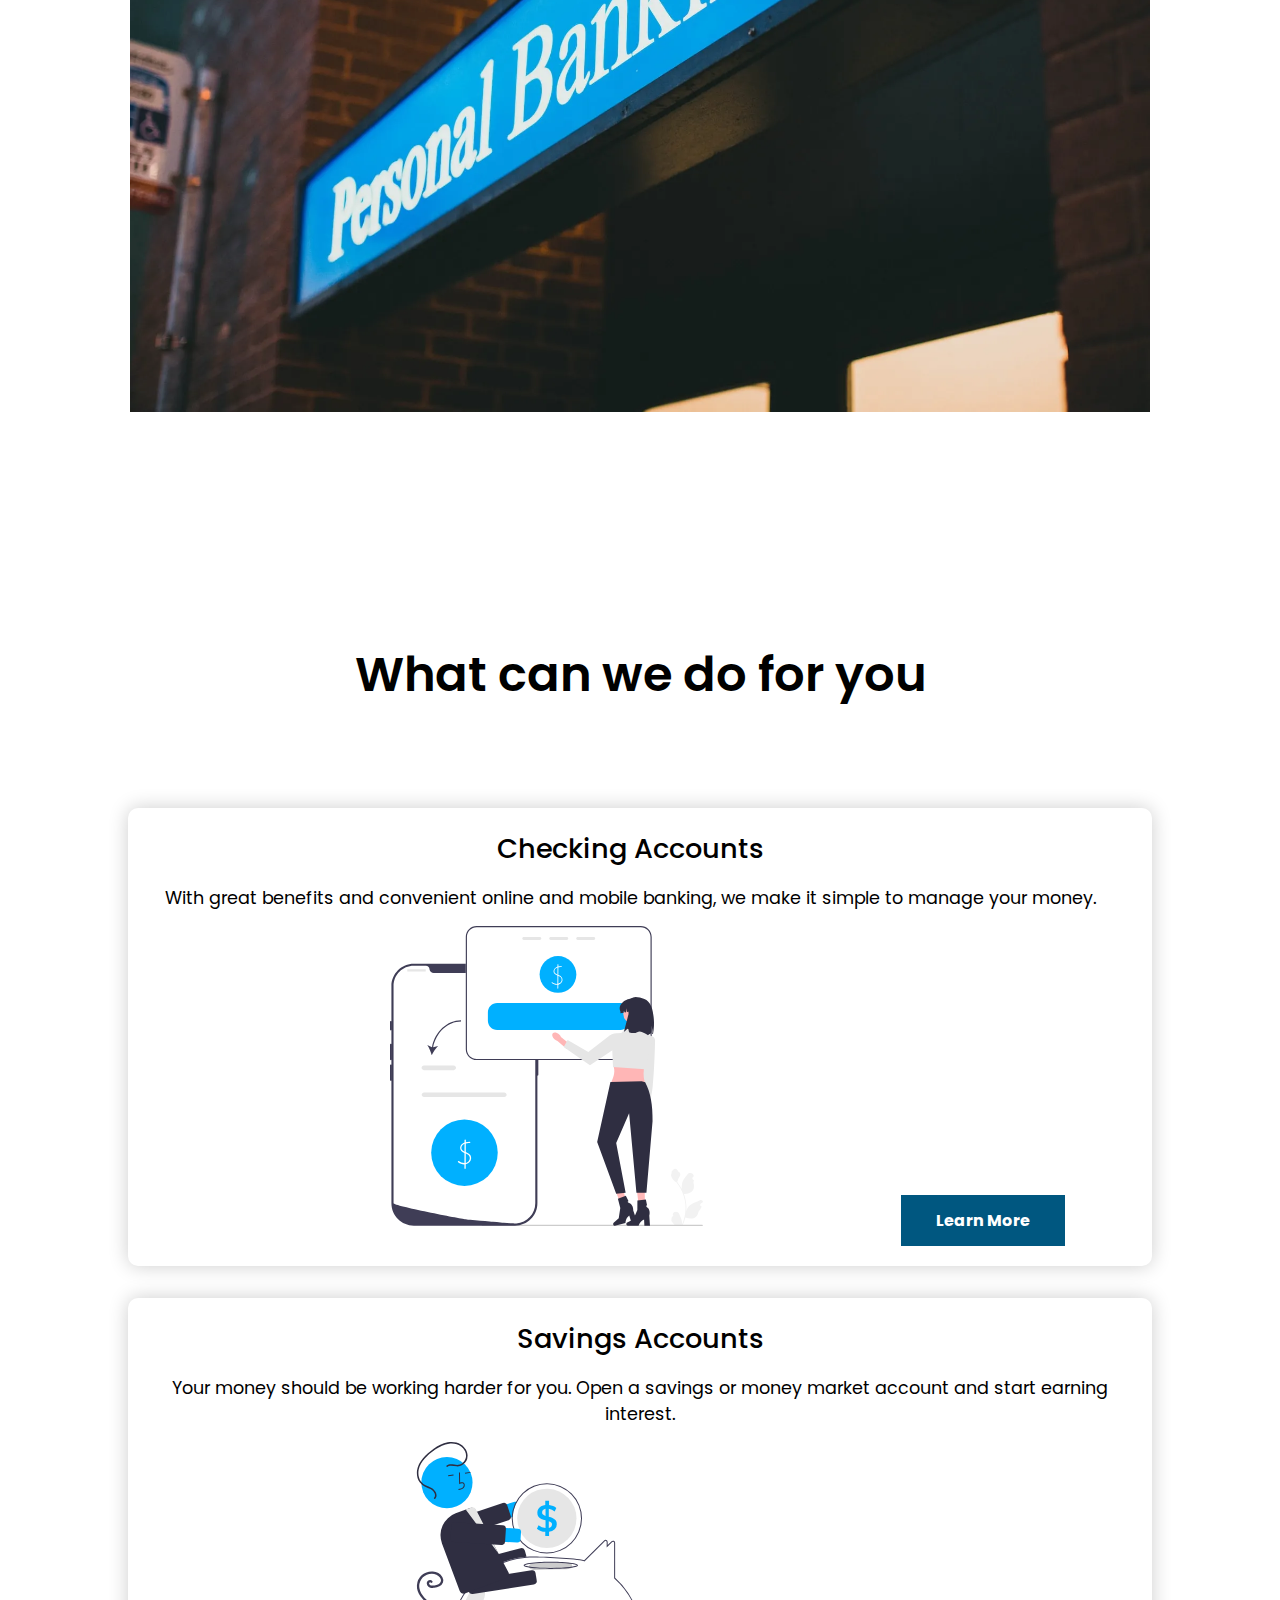
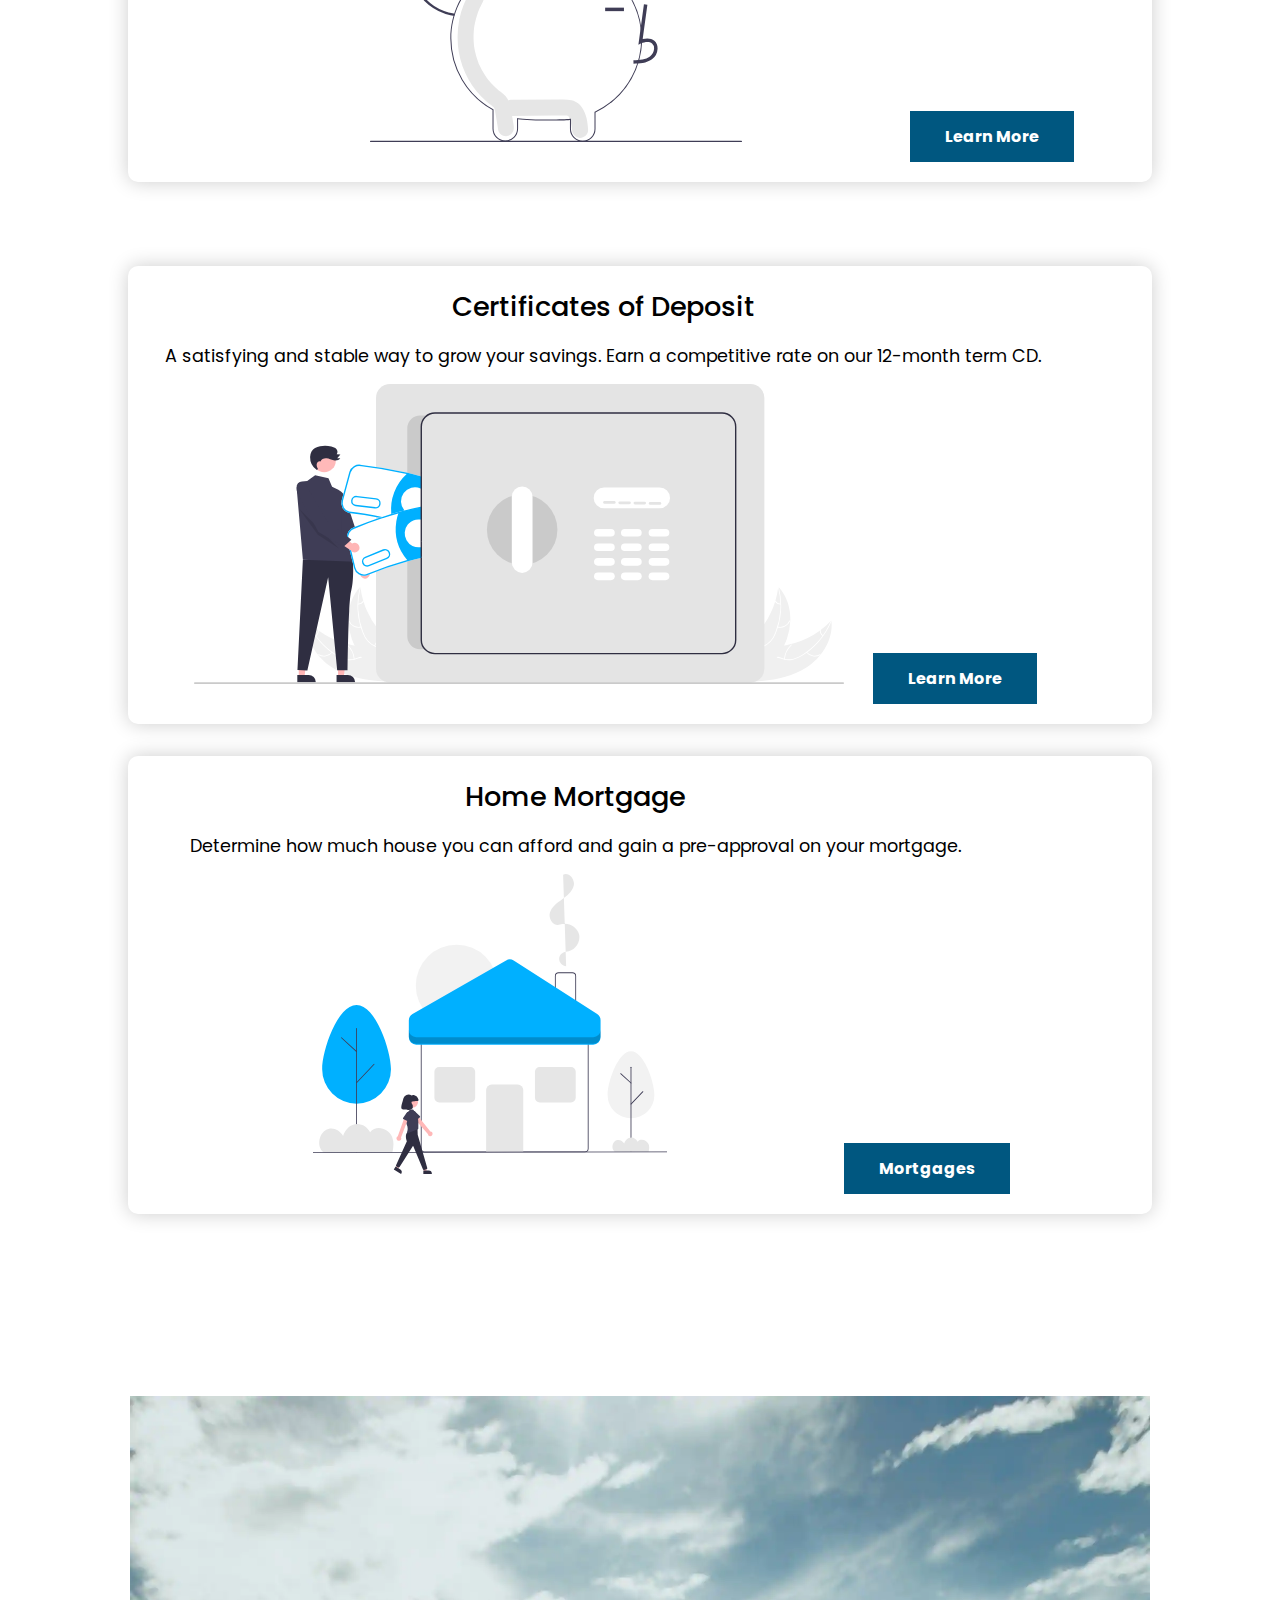
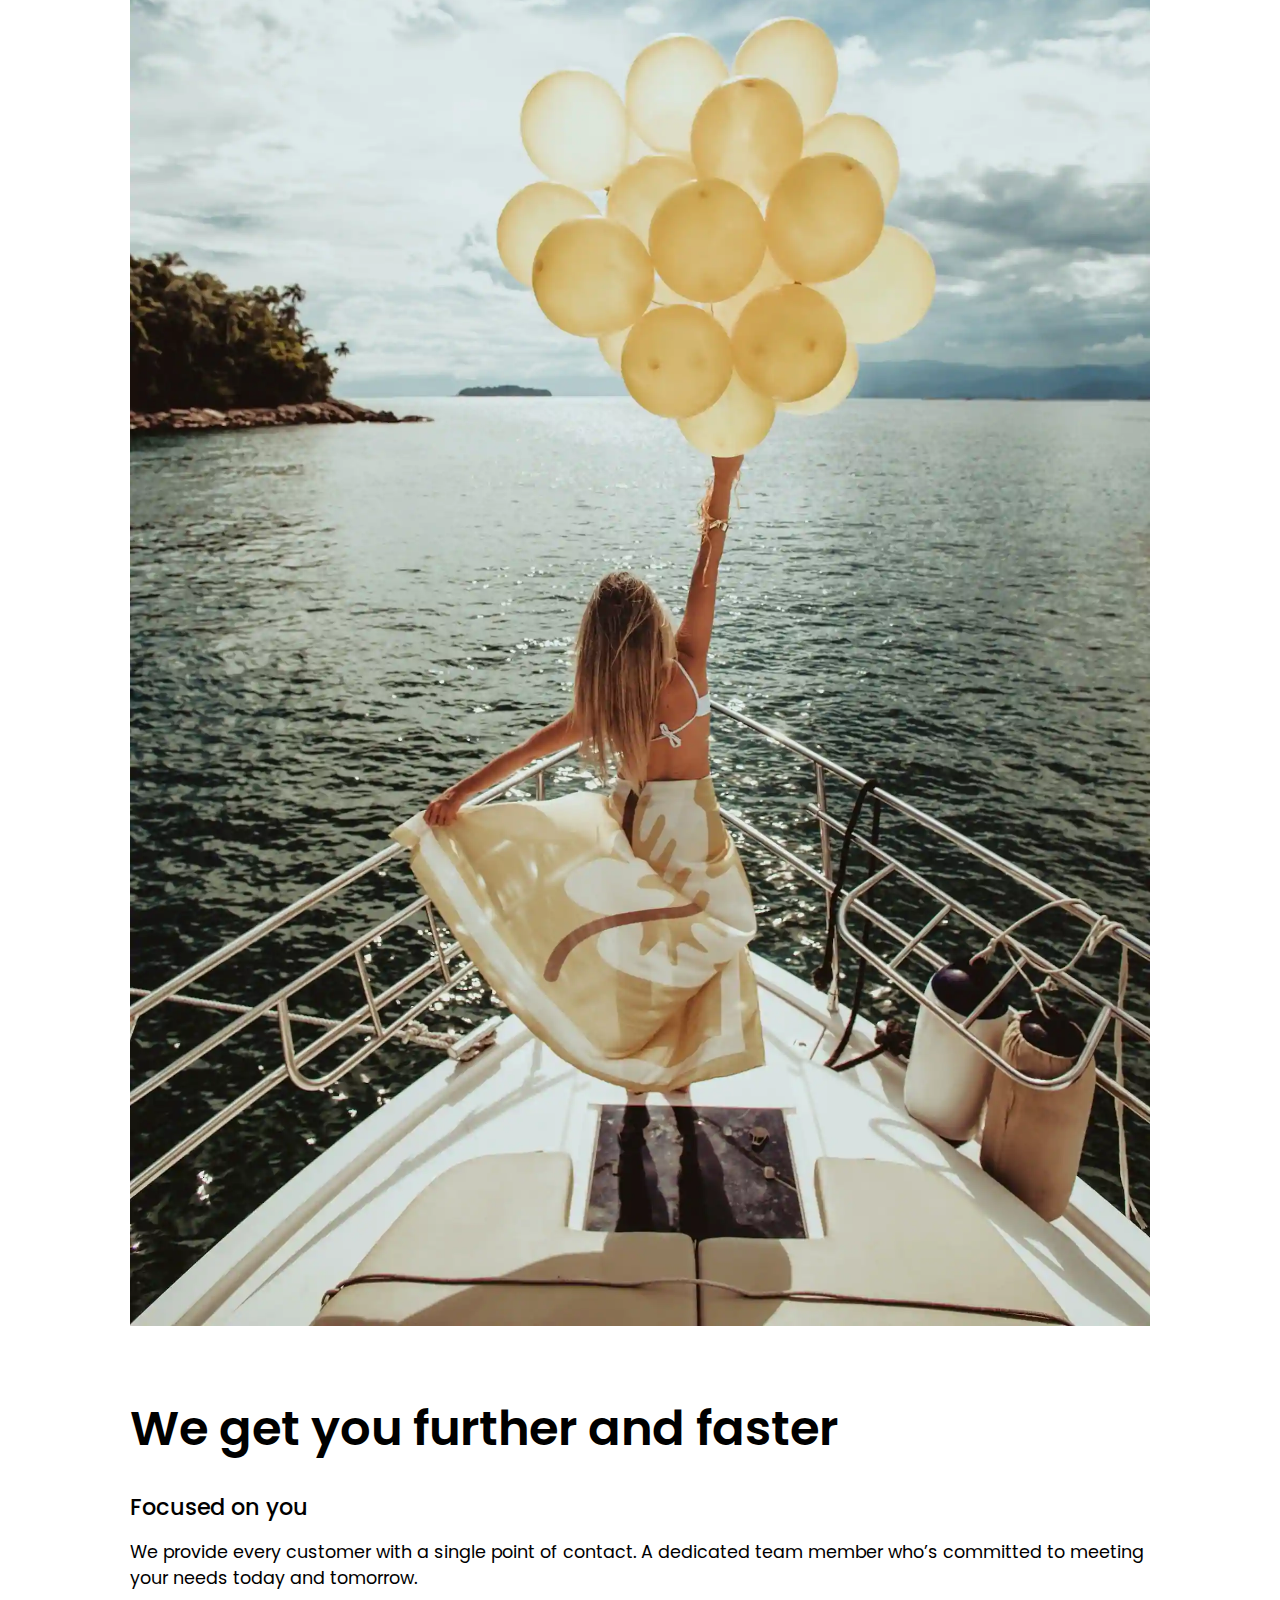
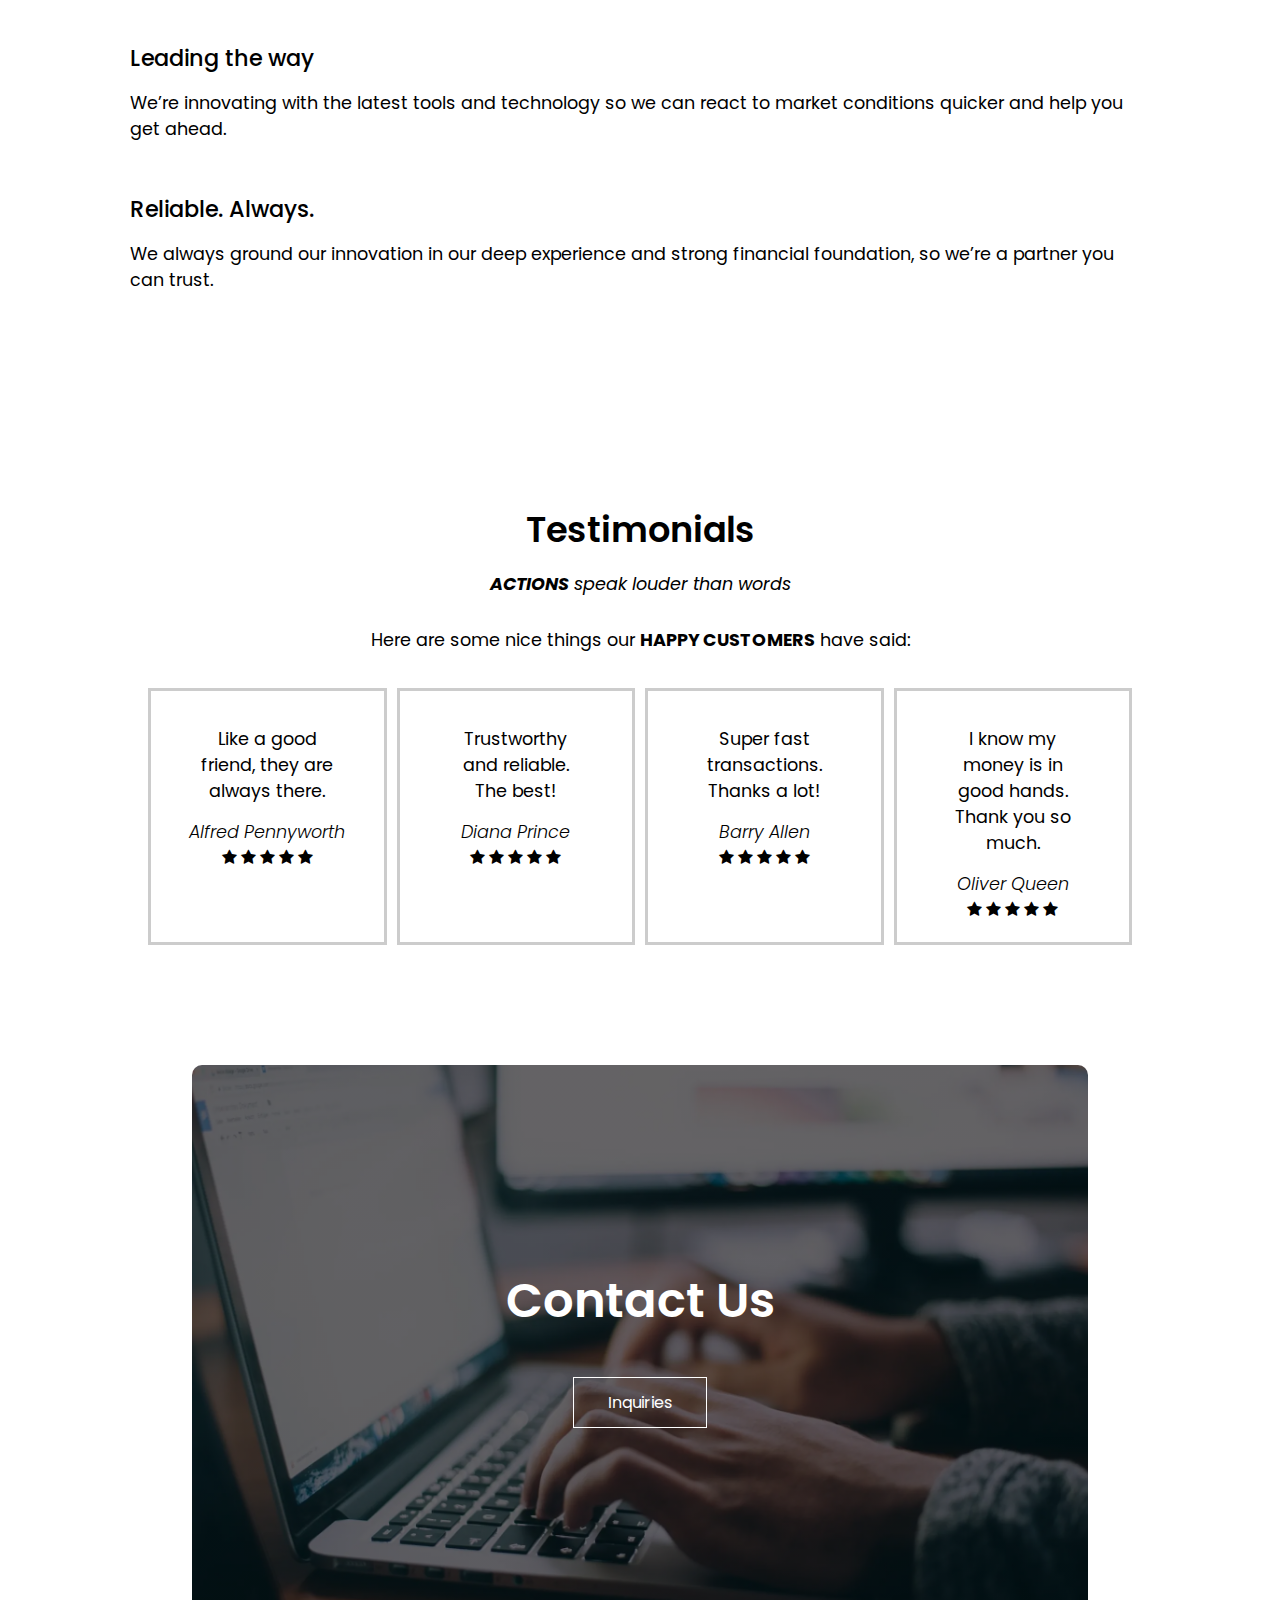
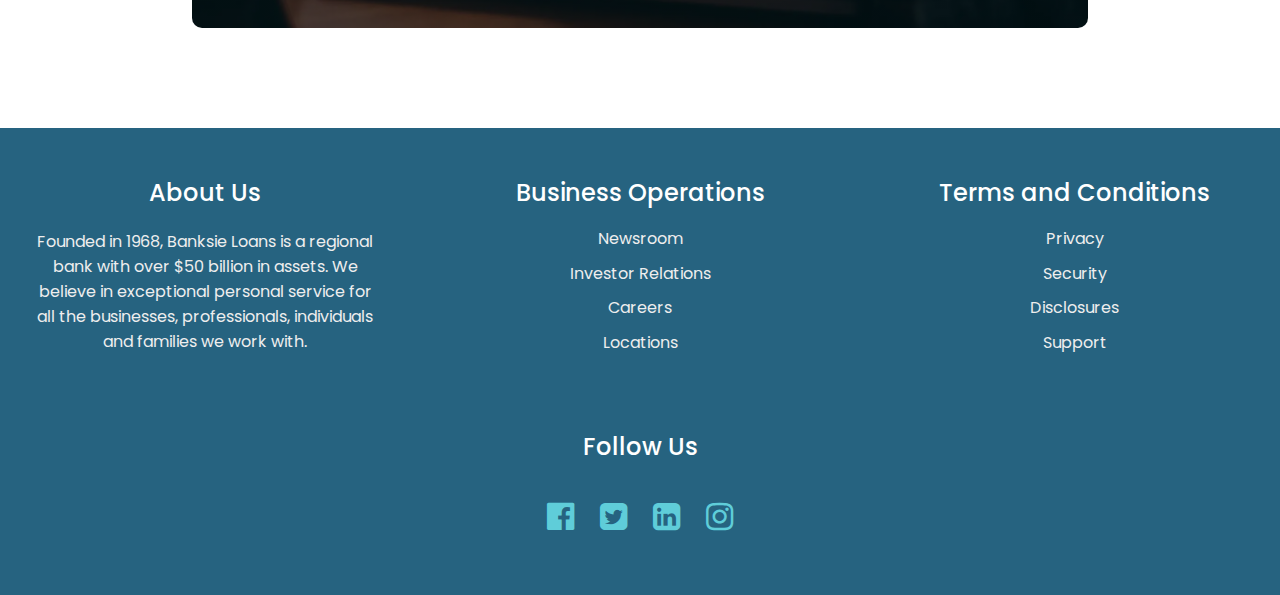
==== commit 25eed1b0: "Fix Nav Links media query bug" ====
--- a/index.html
+++ b/index.html
@@ -22,11 +22,7 @@
         <a href="/index.html"><img src="/assets/Banksie.svg" alt="logo" /></a>
 
         <div class="nav-links" id="navLinks">
-          <i
-            class="fa fa-window-close"
-            onclick="hideMenu()"
-            onclick="contactBtn"
-          ></i>
+          <i class="fa fa-window-close" onclick="hideMenu()"></i>
           <ul>
             <li><a href="/index.html">Home</a></li>
             <li><a href="/pages/checking.html">Checking</a></li>
@@ -191,7 +187,7 @@
       <div class="grid-container">
         <div class="grid-item">
           <div>
-            <p>Like a good neighbor. They are always there.</p>
+            <p>Like a good friend, they are always there.</p>
             <i><h5>Alfred Pennyworth</h5></i>
             <i class="fa fa-star"></i>
             <i class="fa fa-star"></i>
--- a/style.css
+++ b/style.css
@@ -123,7 +123,7 @@
 }
 
 .text-box p {
-  margin: 10px 0 40px;
+  margin: 10px 0 30px;
   font-size: 28px;
   color: white;
   user-select: none;
@@ -339,7 +339,7 @@
 /* CTA */
 .cta {
   margin: 100px auto;
-  width: 60%;
+  width: 70%;
   background-image: linear-gradient(rgba(0, 0, 0, 0.6), rgba(0, 0, 0, 0.6)),
     url(/assets/contact-laptop.webp);
   background-position: center;
@@ -359,7 +359,7 @@
 /* Mortgage Calculator */
 .mortgage-calculator {
   margin: 100px auto;
-  width: 60%;
+  width: 80%;
   background-image: linear-gradient(rgba(0, 0, 0, 0.6), rgba(0, 0, 0, 0.6)),
     url(/assets/caclulator.webp);
   background-position: center;
@@ -371,7 +371,7 @@
 
 .mortgage-calculator h1 {
   color: white;
-  margin-bottom: 1px;
+  margin-bottom: 25px;
   font-size: 2.5rem;
 }
 
@@ -553,17 +553,7 @@
 }
 
 /* Media queries */
-@media (min-width: 930px) and (max-width: 1280px) {
-  .header {
-    background-position: left;
-  }
-  nav .fa {
-    display: block;
-    color: white;
-    margin: 55px 50px 45px 50px;
-    font-size: 22px;
-    cursor: pointer;
-  }
+@media (max-width: 1280px) {
   .nav-links {
     position: fixed;
     background: var(--links-color);
@@ -582,26 +572,9 @@
   .nav-links ul li a {
     margin-left: 2rem;
   }
-  .row {
-    flex-direction: column;
-    margin-bottom: 5px;
-  }
-  .products-col {
-    display: flex;
-    flex-wrap: wrap;
-    margin: 1rem 0;
-  }
-  .products-card img {
-    object-fit: contain;
-  }
-  .grid-container {
-    margin-top: 0;
-    grid-template-columns: repeat(auto-fit, minmax(185px, auto));
-  }
-}
-
-/* Media queries */
-@media (min-width: 768px) and (max-width: 929px) {
+}
+
+@media (min-width: 930px) and (max-width: 1280px) {
   .header {
     background-position: left;
   }
@@ -613,23 +586,18 @@
     cursor: pointer;
   }
   .nav-links {
-    position: fixed;
-    background: var(--links-color);
-    height: 100vh;
-    width: 10px;
-    top: 0;
-    right: -350px;
-    text-align: left;
-    z-index: 2;
-    transition: 1s;
+    right: -23rem;
+    display: initial;
   }
   .nav-links ul li {
     display: block;
     margin-bottom: 2rem;
   }
+
   .nav-links ul li a {
-    margin-left: 2rem;
-  }
+    margin-left: 1.9rem;
+  }
+
   .row {
     flex-direction: column;
     margin-bottom: 5px;
@@ -640,7 +608,6 @@
     margin: 1rem 0;
   }
   .products-card img {
-    width: 100%;
     object-fit: contain;
   }
   .grid-container {
@@ -649,6 +616,46 @@
   }
 }
 
+@media (min-width: 768px) and (max-width: 929px) {
+  .header {
+    background-position: left;
+  }
+  nav .fa {
+    display: block;
+    color: white;
+    margin: 55px 50px 45px 50px;
+    font-size: 22px;
+    cursor: pointer;
+  }
+  .nav-links {
+    right: -16rem;
+  }
+  .nav-links ul li {
+    display: block;
+    margin-bottom: 2rem;
+  }
+  .nav-links ul li a {
+    margin-left: 1.9rem;
+  }
+  .row {
+    flex-direction: column;
+    margin-bottom: 5px;
+  }
+  .products-col {
+    display: flex;
+    flex-wrap: wrap;
+    margin: 1rem 0;
+  }
+  .products-card img {
+    width: 100%;
+    object-fit: contain;
+  }
+  .grid-container {
+    margin-top: 0;
+    grid-template-columns: repeat(auto-fit, minmax(185px, auto));
+  }
+}
+
 @media (max-width: 767px) {
   h1 {
     font-size: 2.2rem;
@@ -671,6 +678,7 @@
   }
   .text-box p {
     font-size: 22px;
+    margin: 10px 0 60px;
   }
   nav {
     margin-right: 1rem;
@@ -686,20 +694,13 @@
   nav .fa {
     display: block;
     color: white;
-    margin: 50px 50px 40px 30px;
+    margin: 50px 50px 40px 40px;
     font-size: 22px;
     cursor: pointer;
   }
   .nav-links {
-    position: fixed;
-    background: var(--links-color);
-    height: 100vh;
-    width: 230px;
-    top: 0;
-    right: -60px;
-    text-align: left;
-    z-index: 2;
-    transition: 1s;
+    /* width: 230px; */
+    right: -2.5rem;
   }
   .nav-links ul li {
     display: block;
@@ -707,7 +708,7 @@
   }
 
   .nav-links ul li a {
-    margin-left: 1rem;
+    margin-left: 1.37rem;
   }
   .row {
     flex-direction: column;
@@ -745,9 +746,6 @@
   .grid-container {
     margin-top: 0;
     grid-template-columns: repeat(auto-fit, minmax(275px, auto));
-  }
-  .mortgage-calculator {
-    width: 80%;
   }
   .mortgage-calculator h1 {
     font-size: 2rem;
@@ -781,15 +779,7 @@
     cursor: pointer;
   }
   .nav-links {
-    position: fixed;
-    background: var(--links-color);
-    height: 100vh;
-    width: 120px;
-    top: 0;
-    right: -50px;
-    text-align: left;
-    z-index: 2;
-    transition: 1s;
+    right: -2.5rem;
   }
 
   .nav-links ul li {
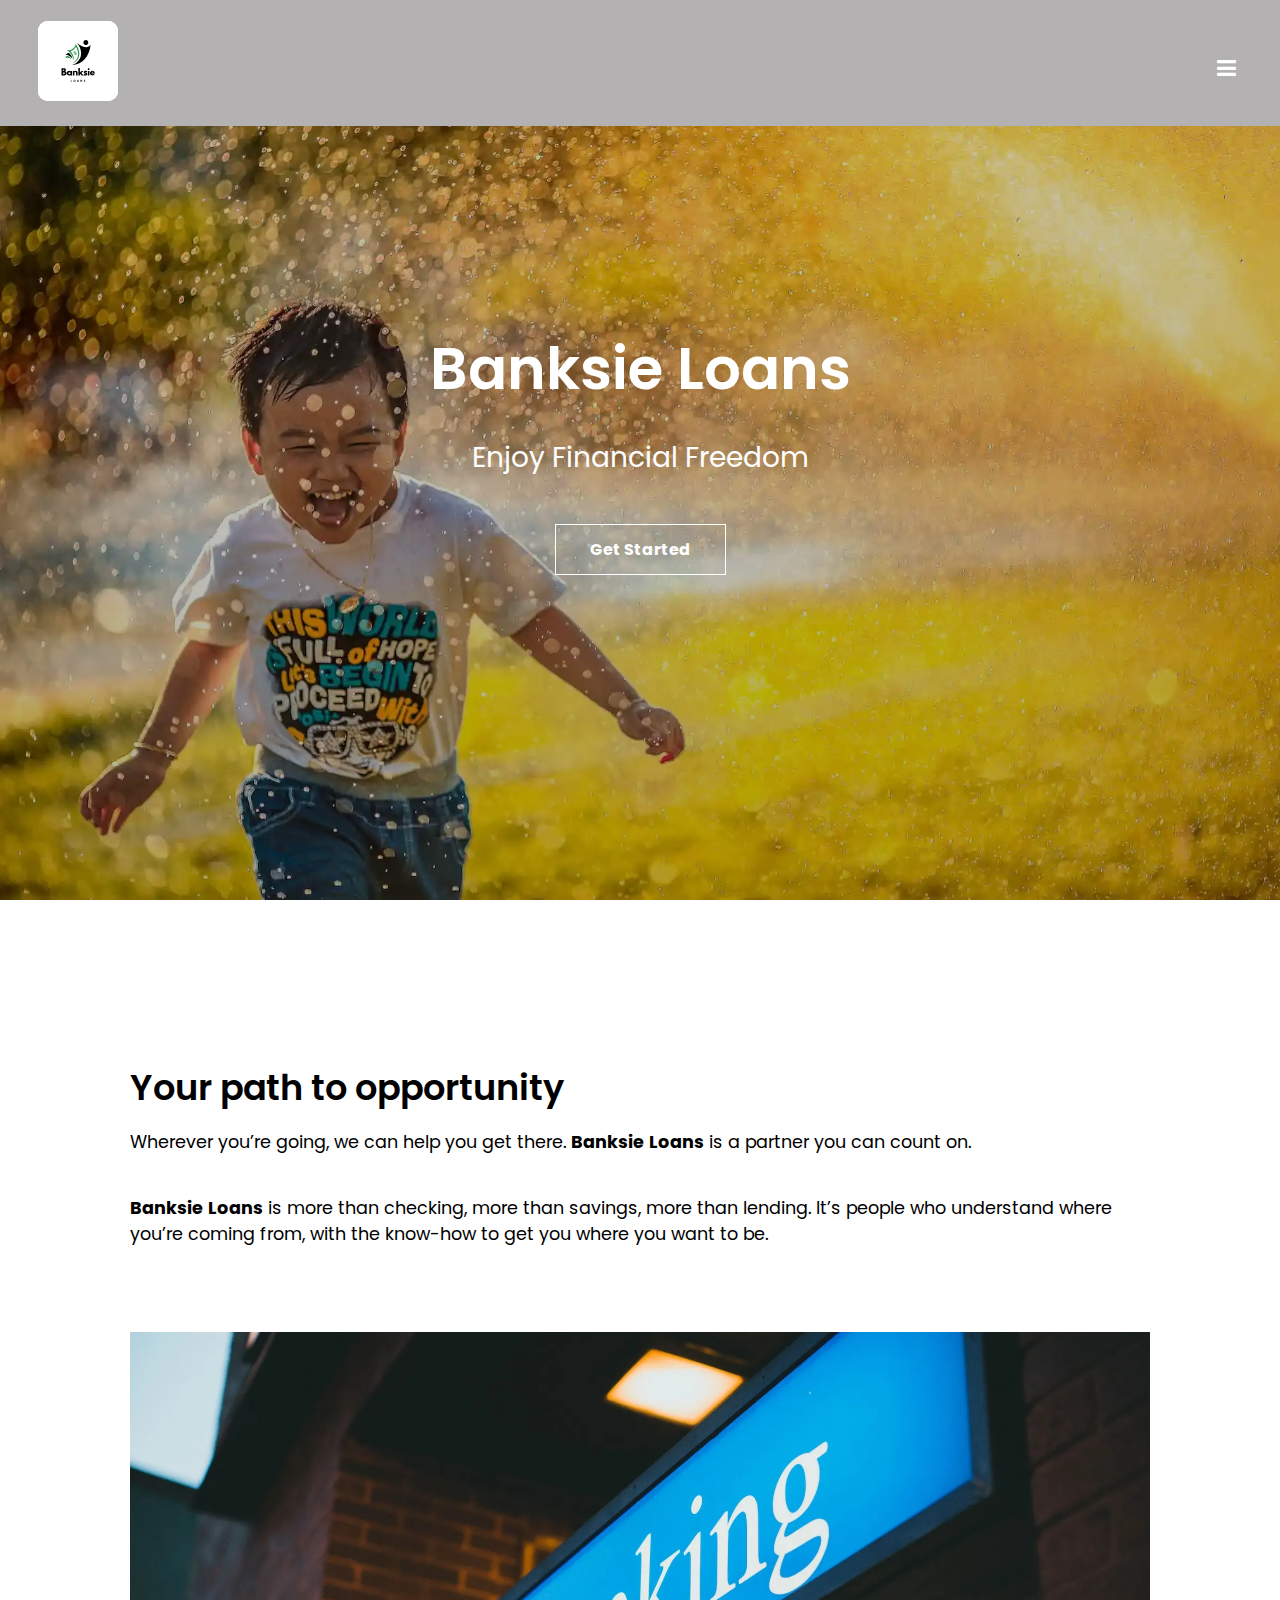
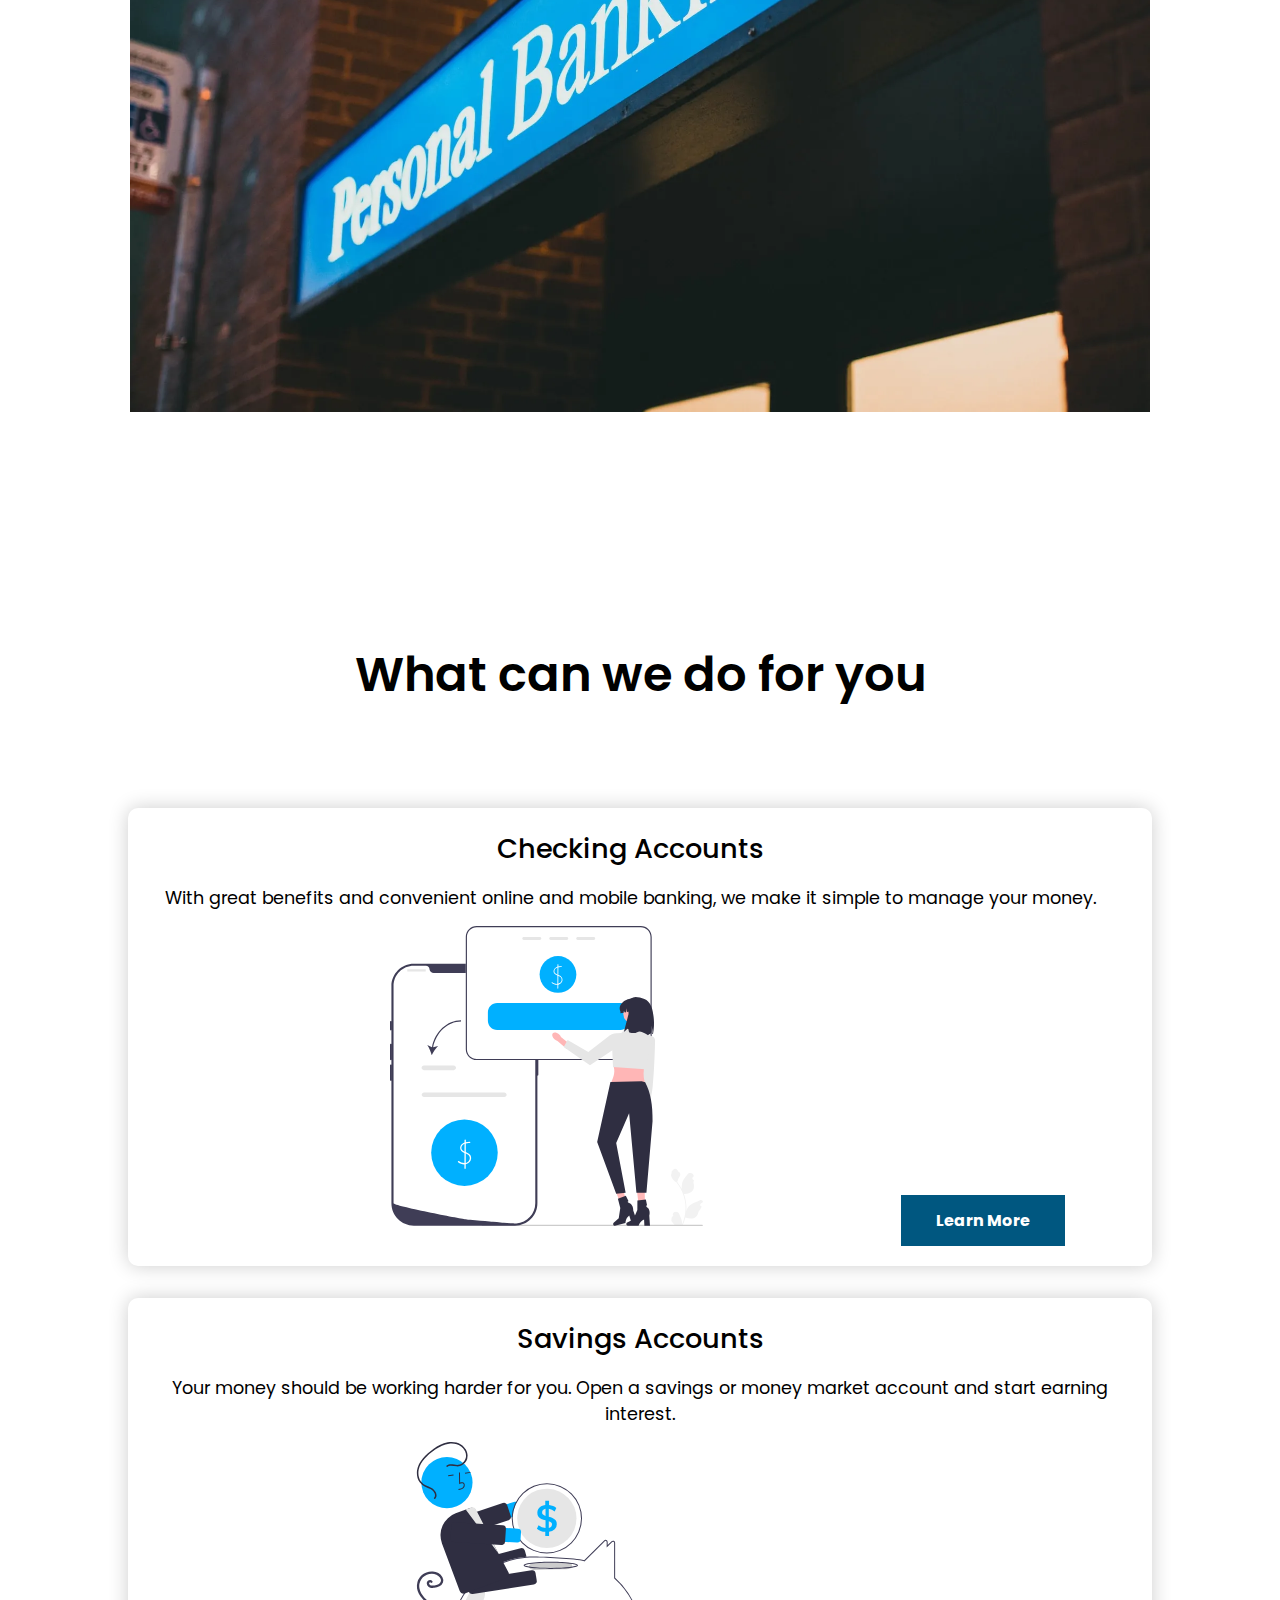
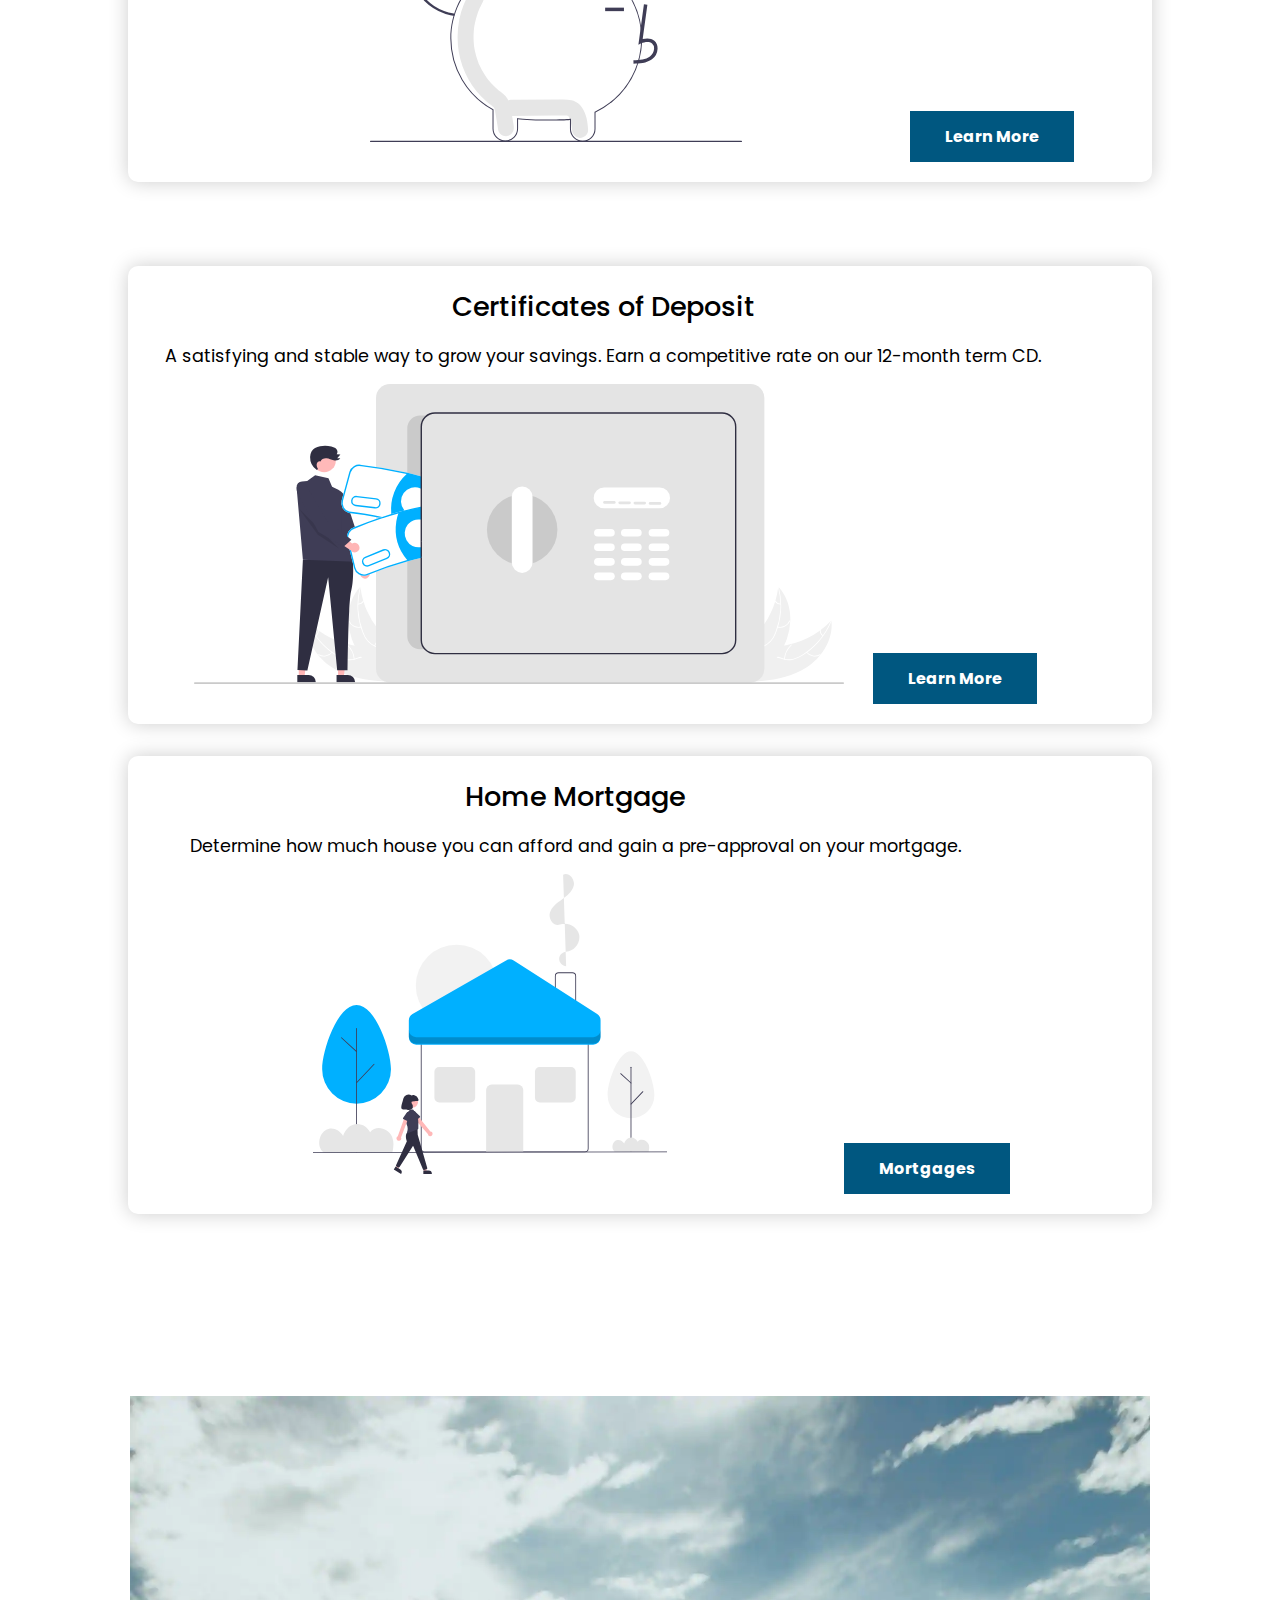
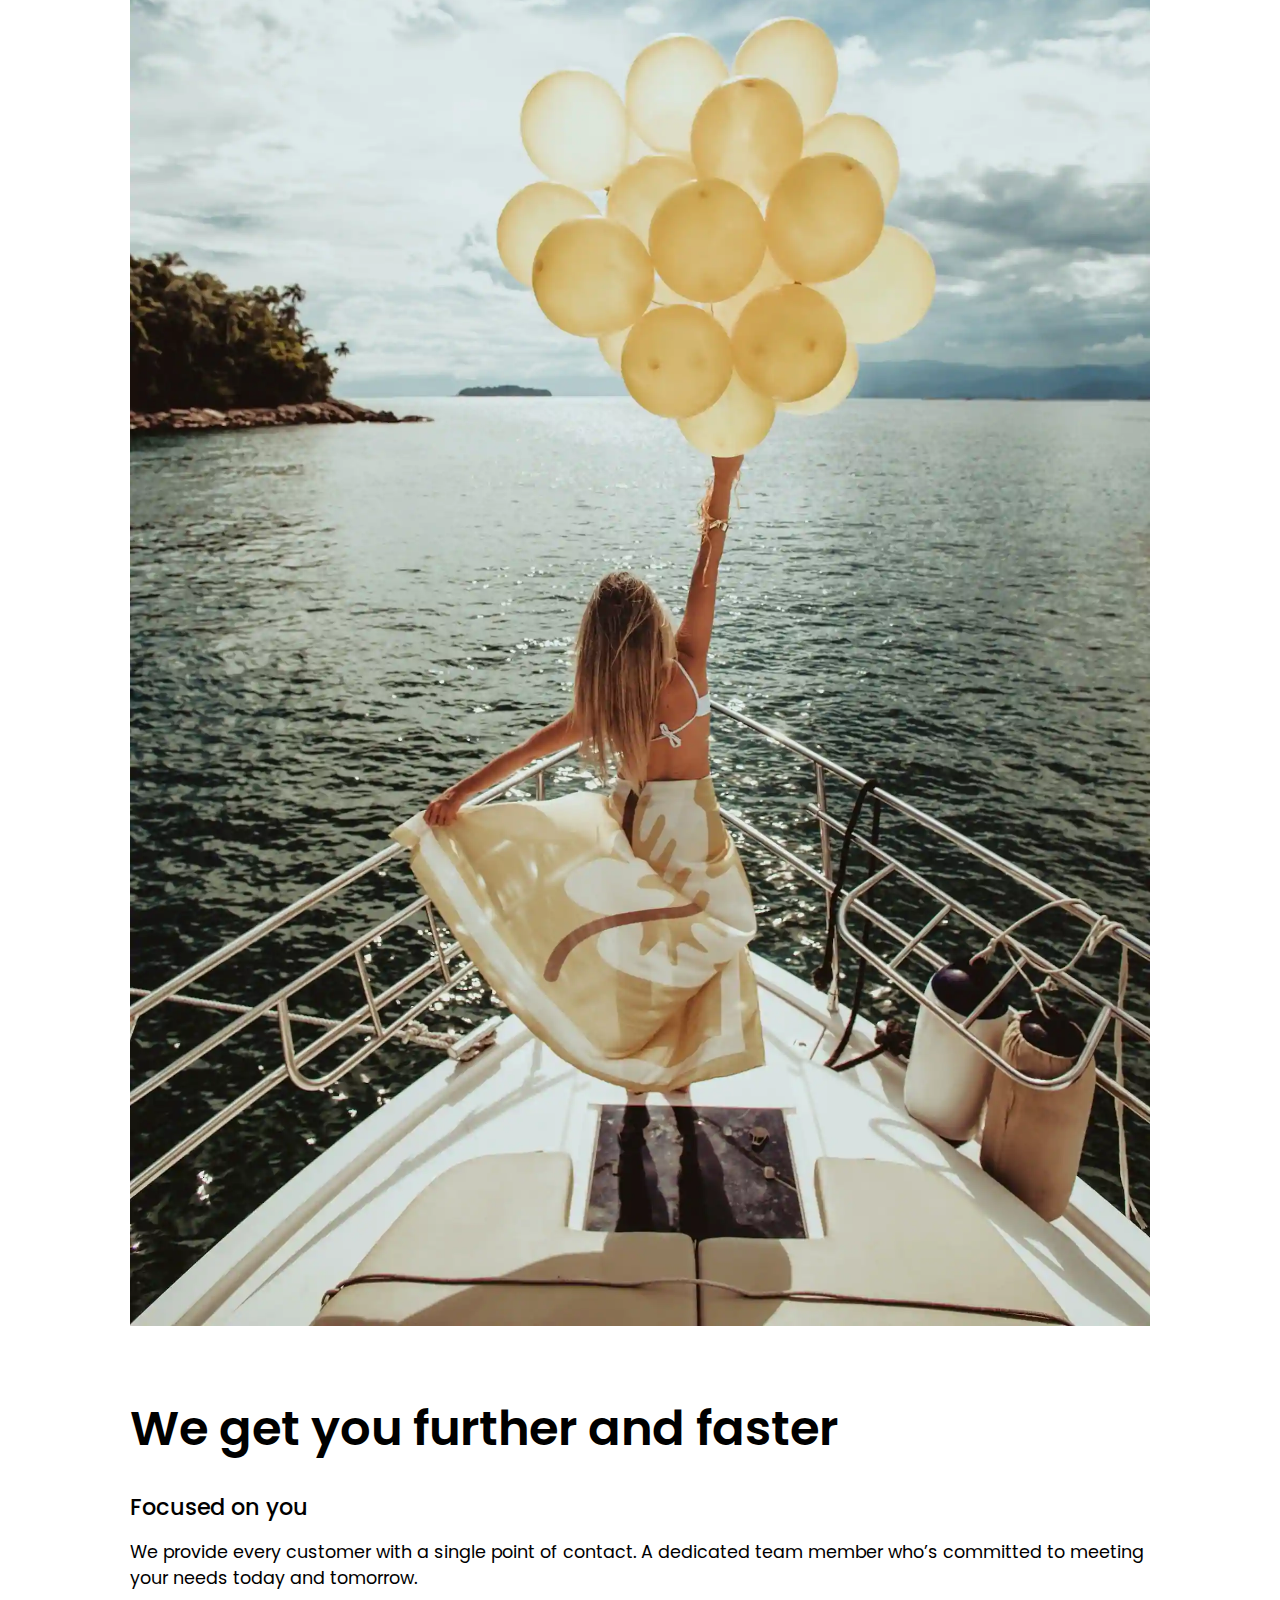
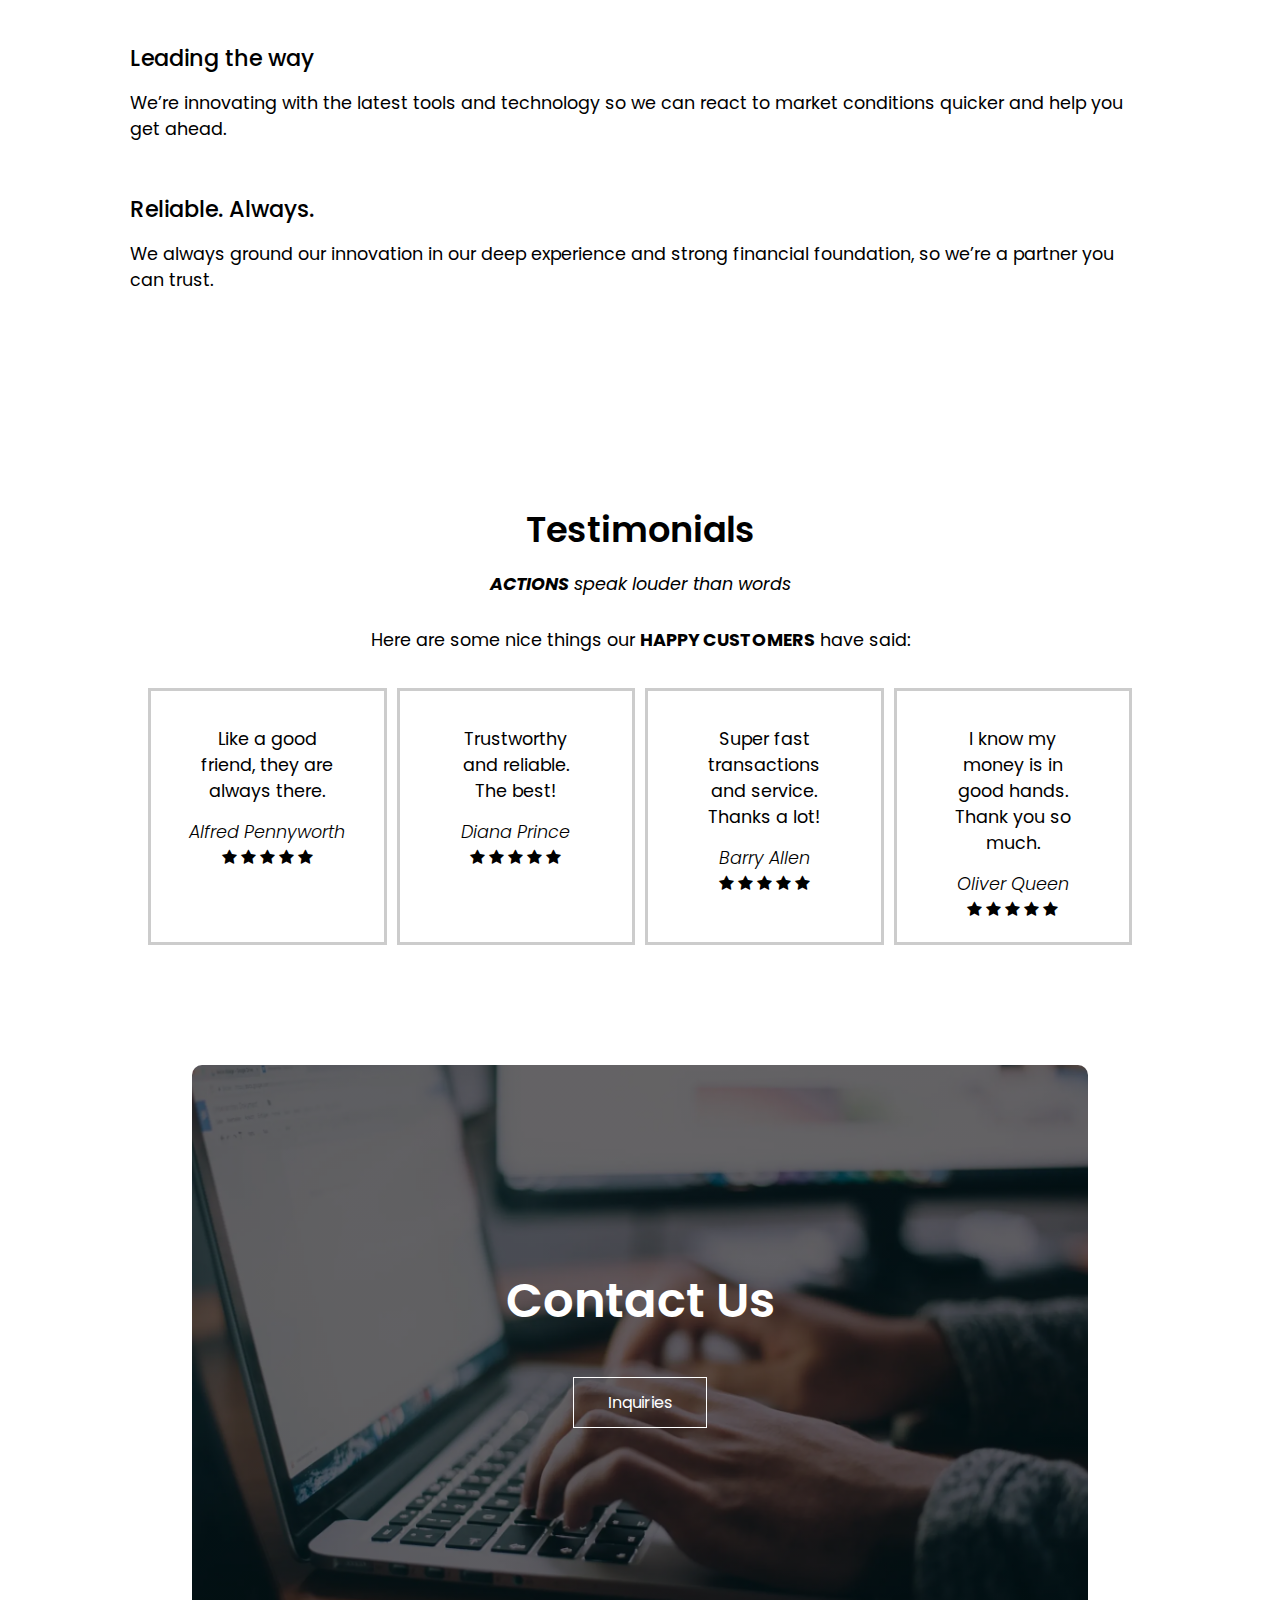
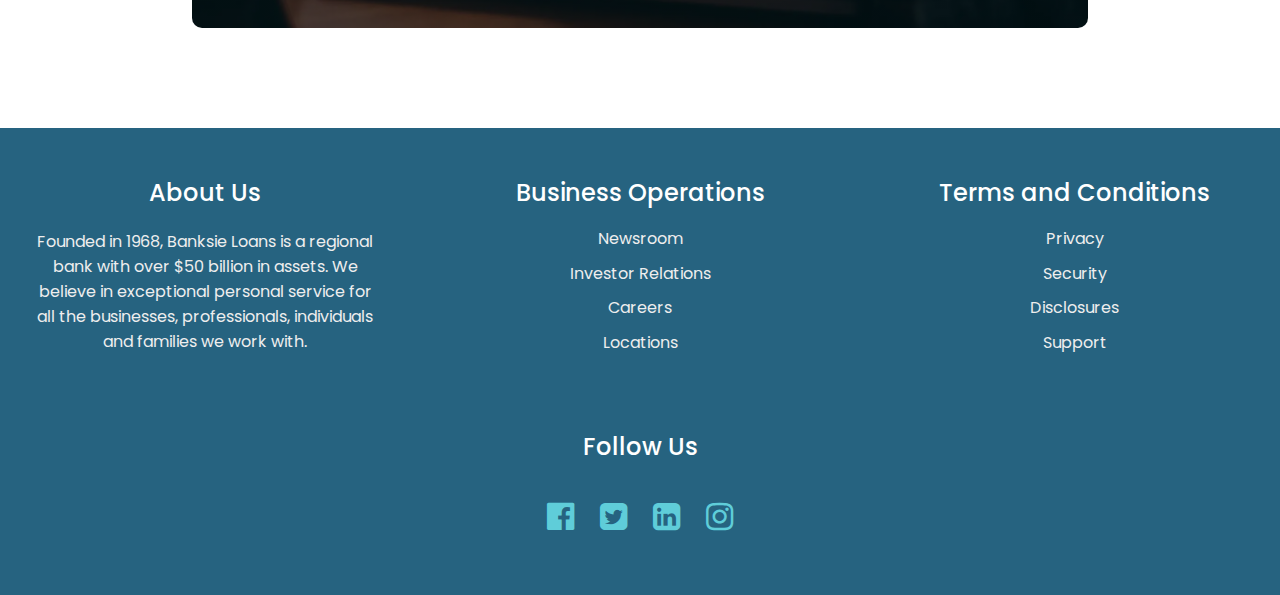
==== commit 4a21a0ce: "Refactor Calculator css" ====
--- a/index.html
+++ b/index.html
@@ -209,7 +209,7 @@
         </div>
         <div class="grid-item">
           <div>
-            <p>Super fast transactions. Thanks a lot!</p>
+            <p>Super fast transactions and service. Thanks a lot!</p>
             <i><h5>Barry Allen</h5></i>
             <i class="fa fa-star"></i>
             <i class="fa fa-star"></i>
--- a/style.css
+++ b/style.css
@@ -699,7 +699,6 @@
     cursor: pointer;
   }
   .nav-links {
-    /* width: 230px; */
     right: -2.5rem;
   }
   .nav-links ul li {
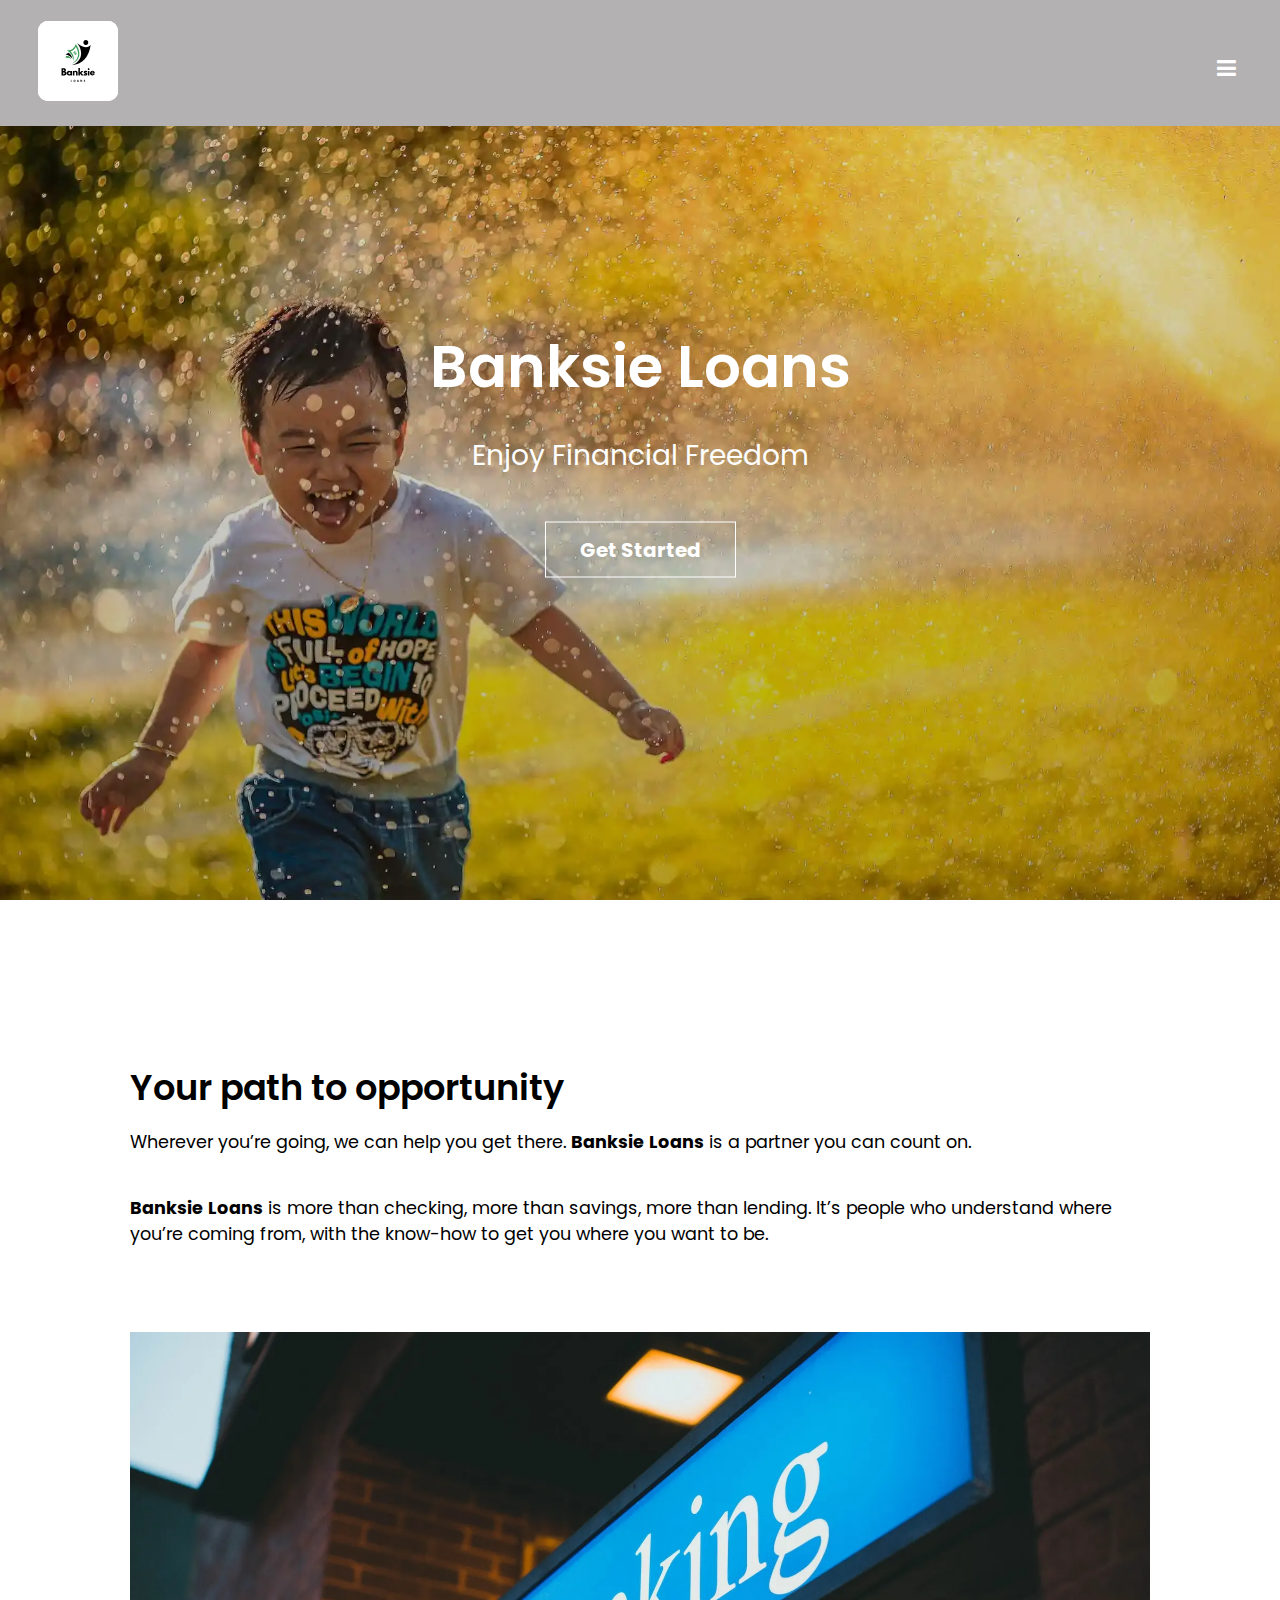
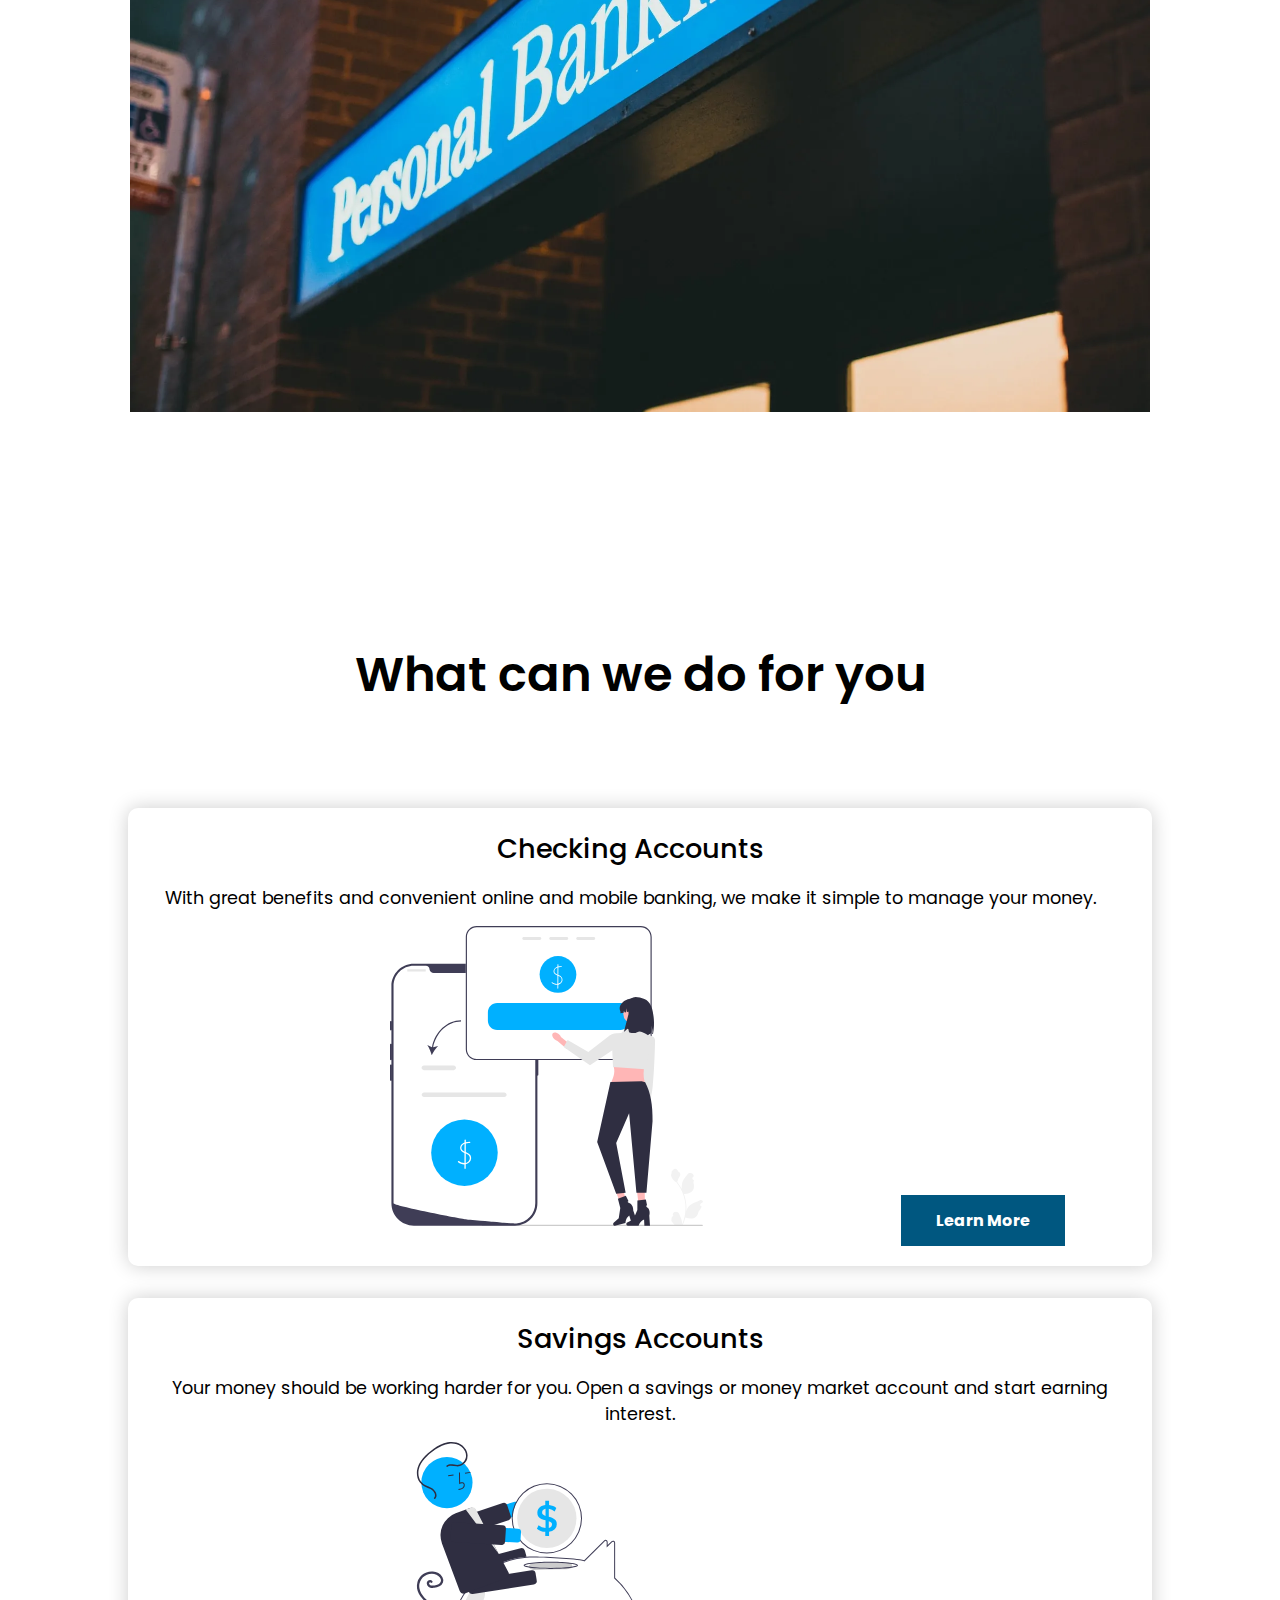
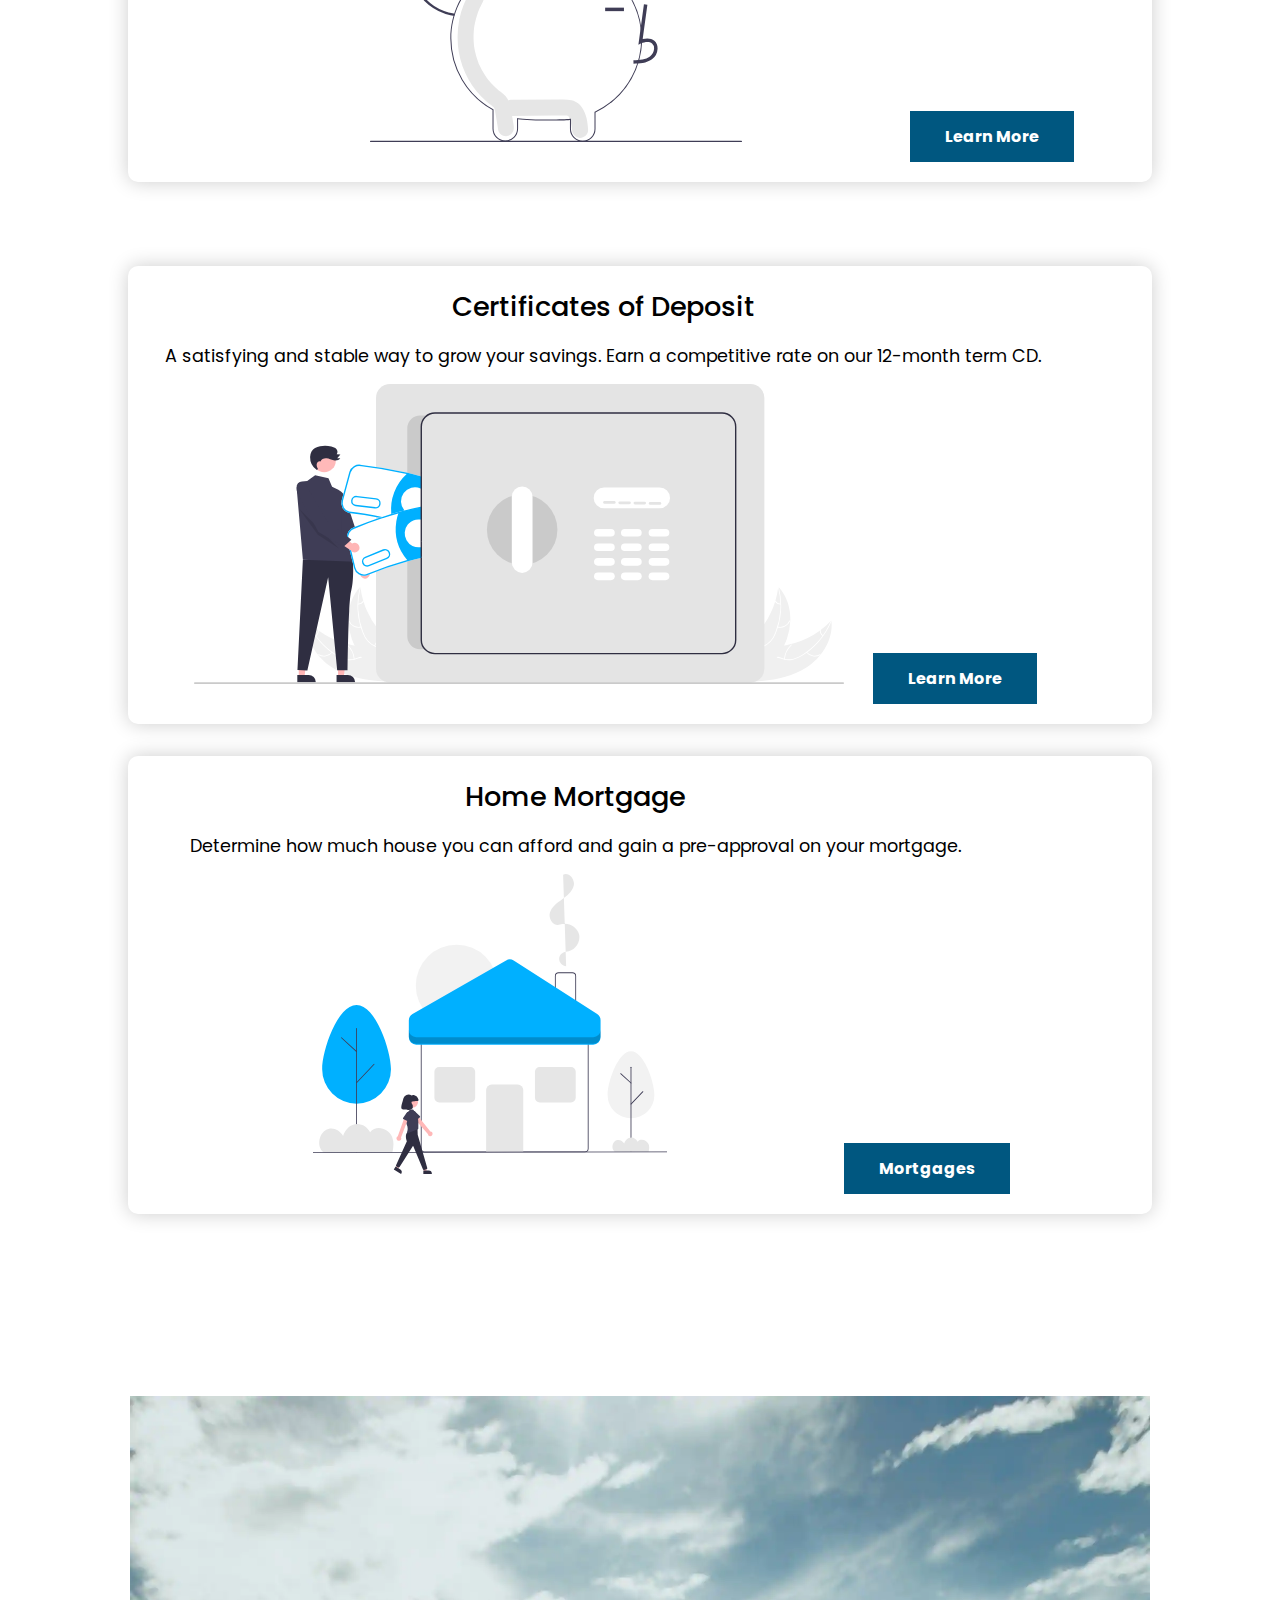
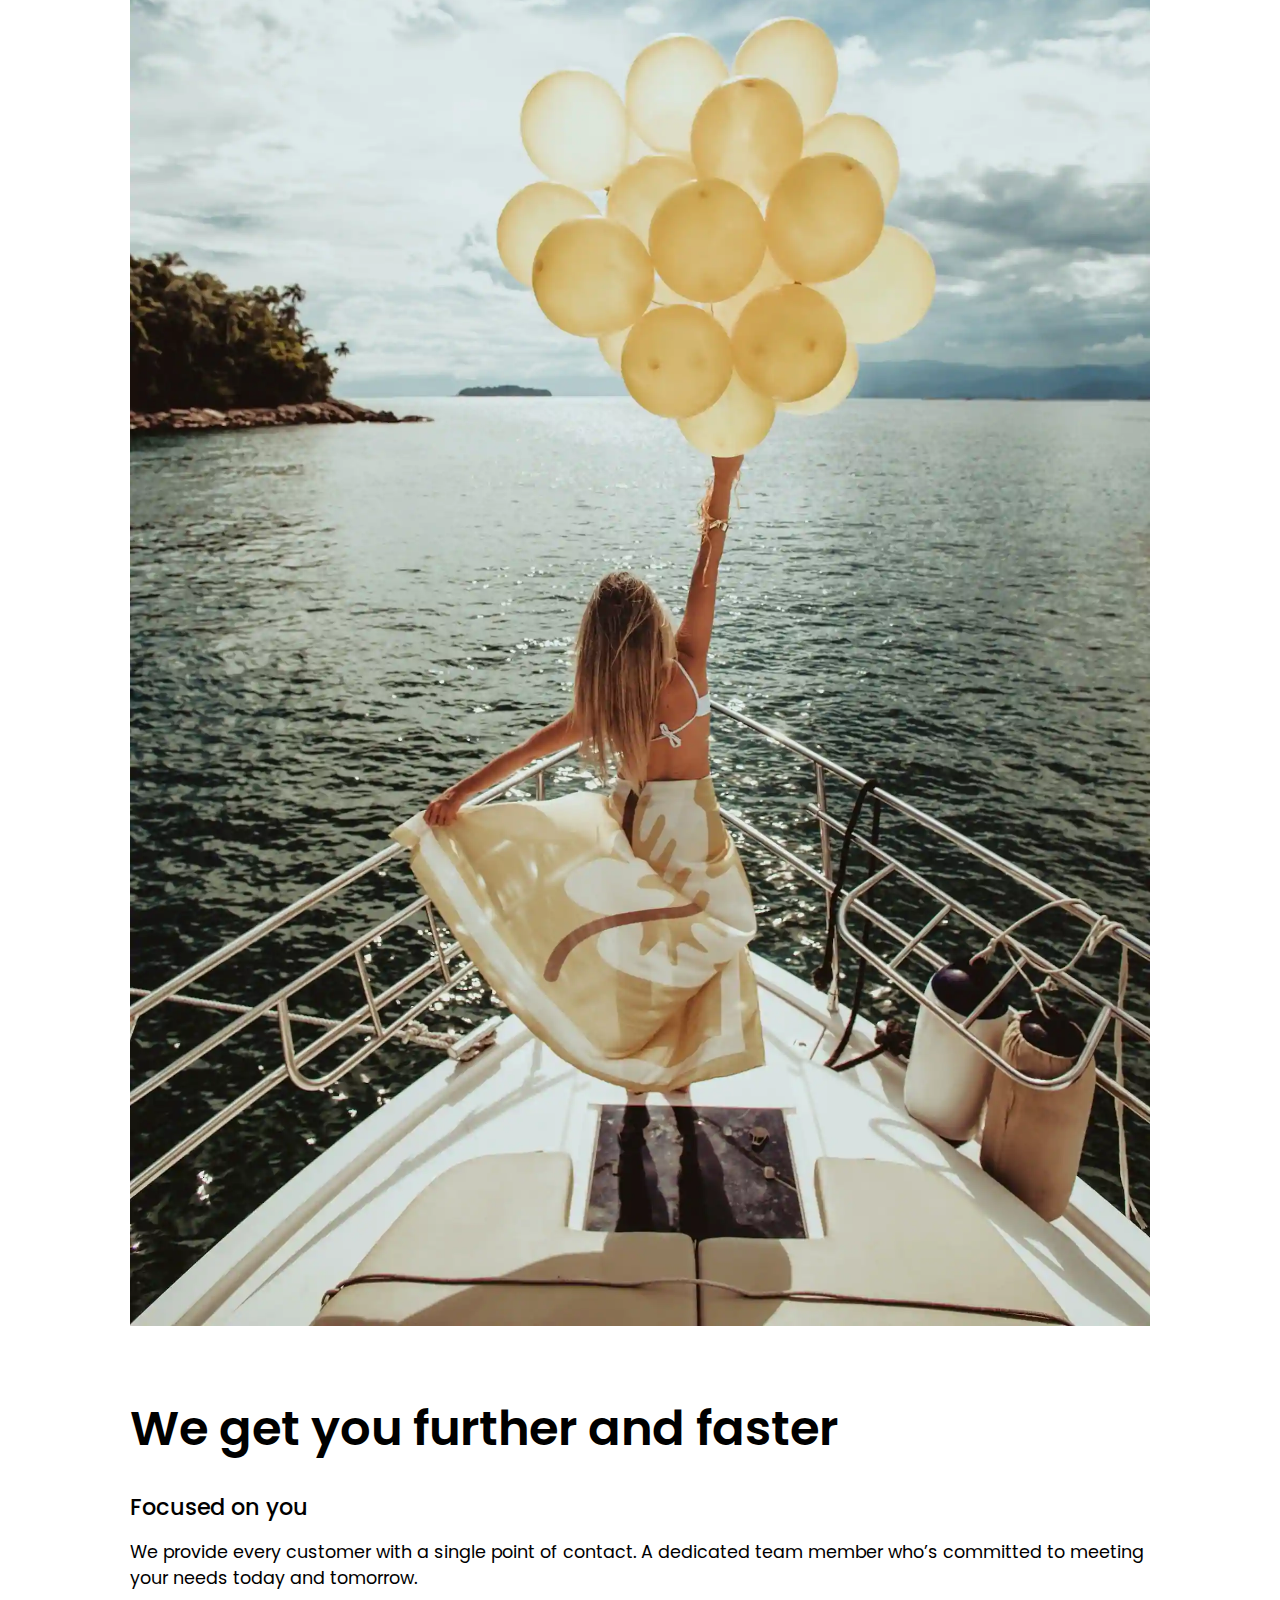
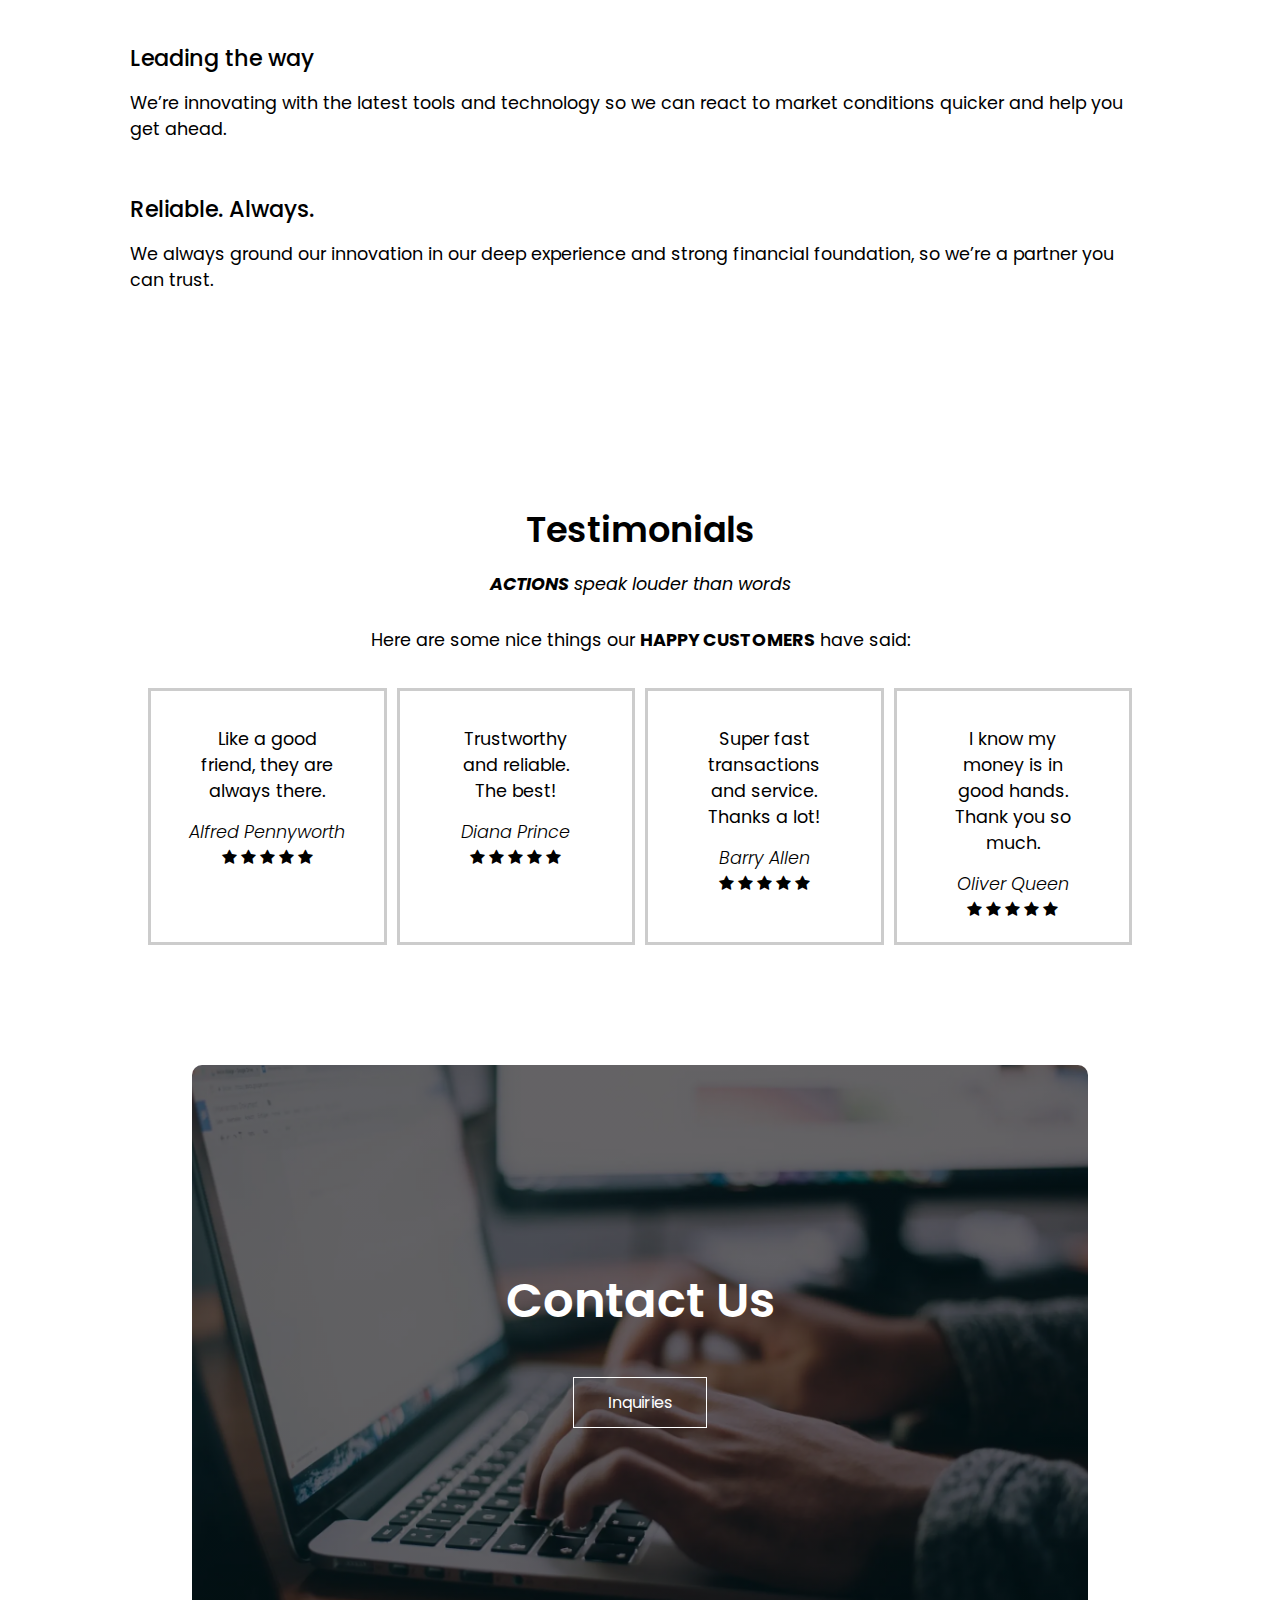
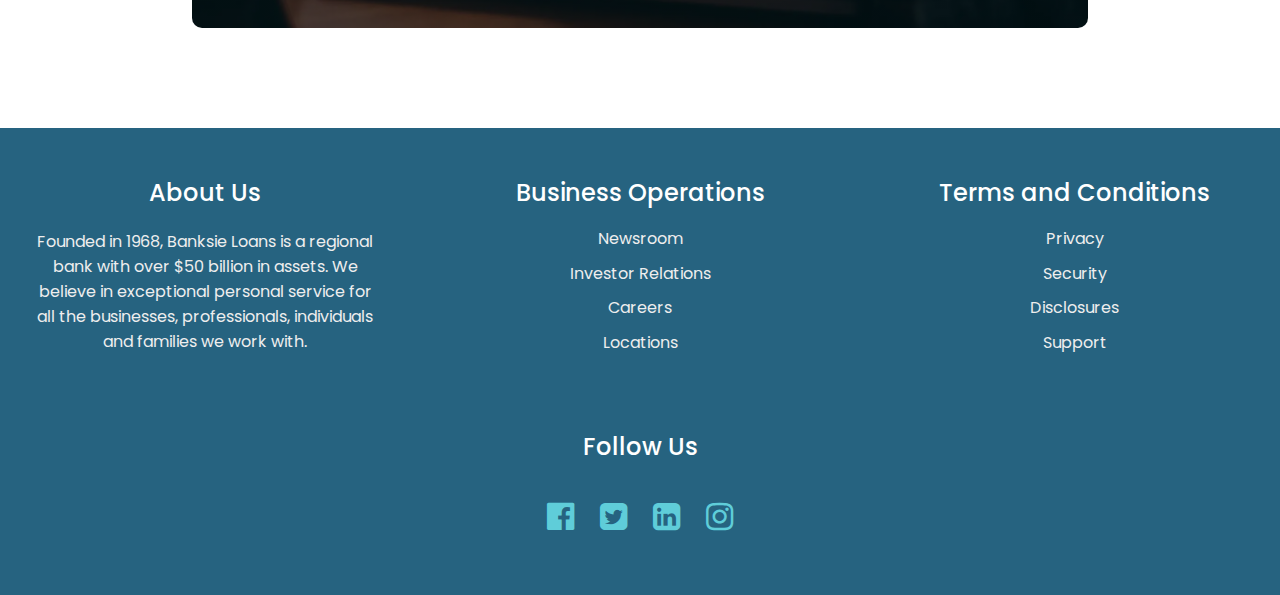
==== commit d96e330a: "Fix Mortgage Calculator chart media query" ====
--- a/index.html
+++ b/index.html
@@ -42,7 +42,9 @@
       <div class="text-box">
         <h1>Banksie Loans</h1>
         <p>Enjoy Financial Freedom</p>
-        <strong><a href="#business" class="hero-btn">Get Started</a></strong>
+        <strong
+          ><a href="#business" class="hero-start-btn">Get Started</a></strong
+        >
       </div>
     </section>
 
--- a/style.css
+++ b/style.css
@@ -43,7 +43,7 @@
 .header {
   min-height: 100vh;
   width: 100%;
-  background-image: linear-gradient(rgba(0, 0, 0, 0.2), rgba(0, 0, 0, 0.3)),
+  background-image: linear-gradient(rgba(0, 0, 0, 0.1), rgba(0, 0, 0, 0.3)),
     url(/assets/happyboy2.webp);
   background-position: center;
   background-size: cover;
@@ -127,6 +127,25 @@
   font-size: 28px;
   color: white;
   user-select: none;
+}
+
+.hero-start-btn {
+  display: inline-block;
+  text-decoration: none;
+  color: white;
+  border: 1px solid white;
+  padding: 12px 34px;
+  font-size: 20px;
+  font-weight: bold;
+  background: transparent;
+  position: relative;
+  cursor: pointer;
+}
+
+.hero-start-btn:hover {
+  border: 1px solid var(--links-color);
+  background: var(--links-color);
+  transition: 0.7s;
 }
 
 .hero-btn {
@@ -790,6 +809,9 @@
     font-size: 0.8rem;
     margin-left: 1rem;
   }
+  .hero-start-btn {
+    font-size: 16px;
+  }
   .grid-container {
     margin-top: 0;
     grid-template-columns: repeat(auto-fit, minmax(185px, auto));
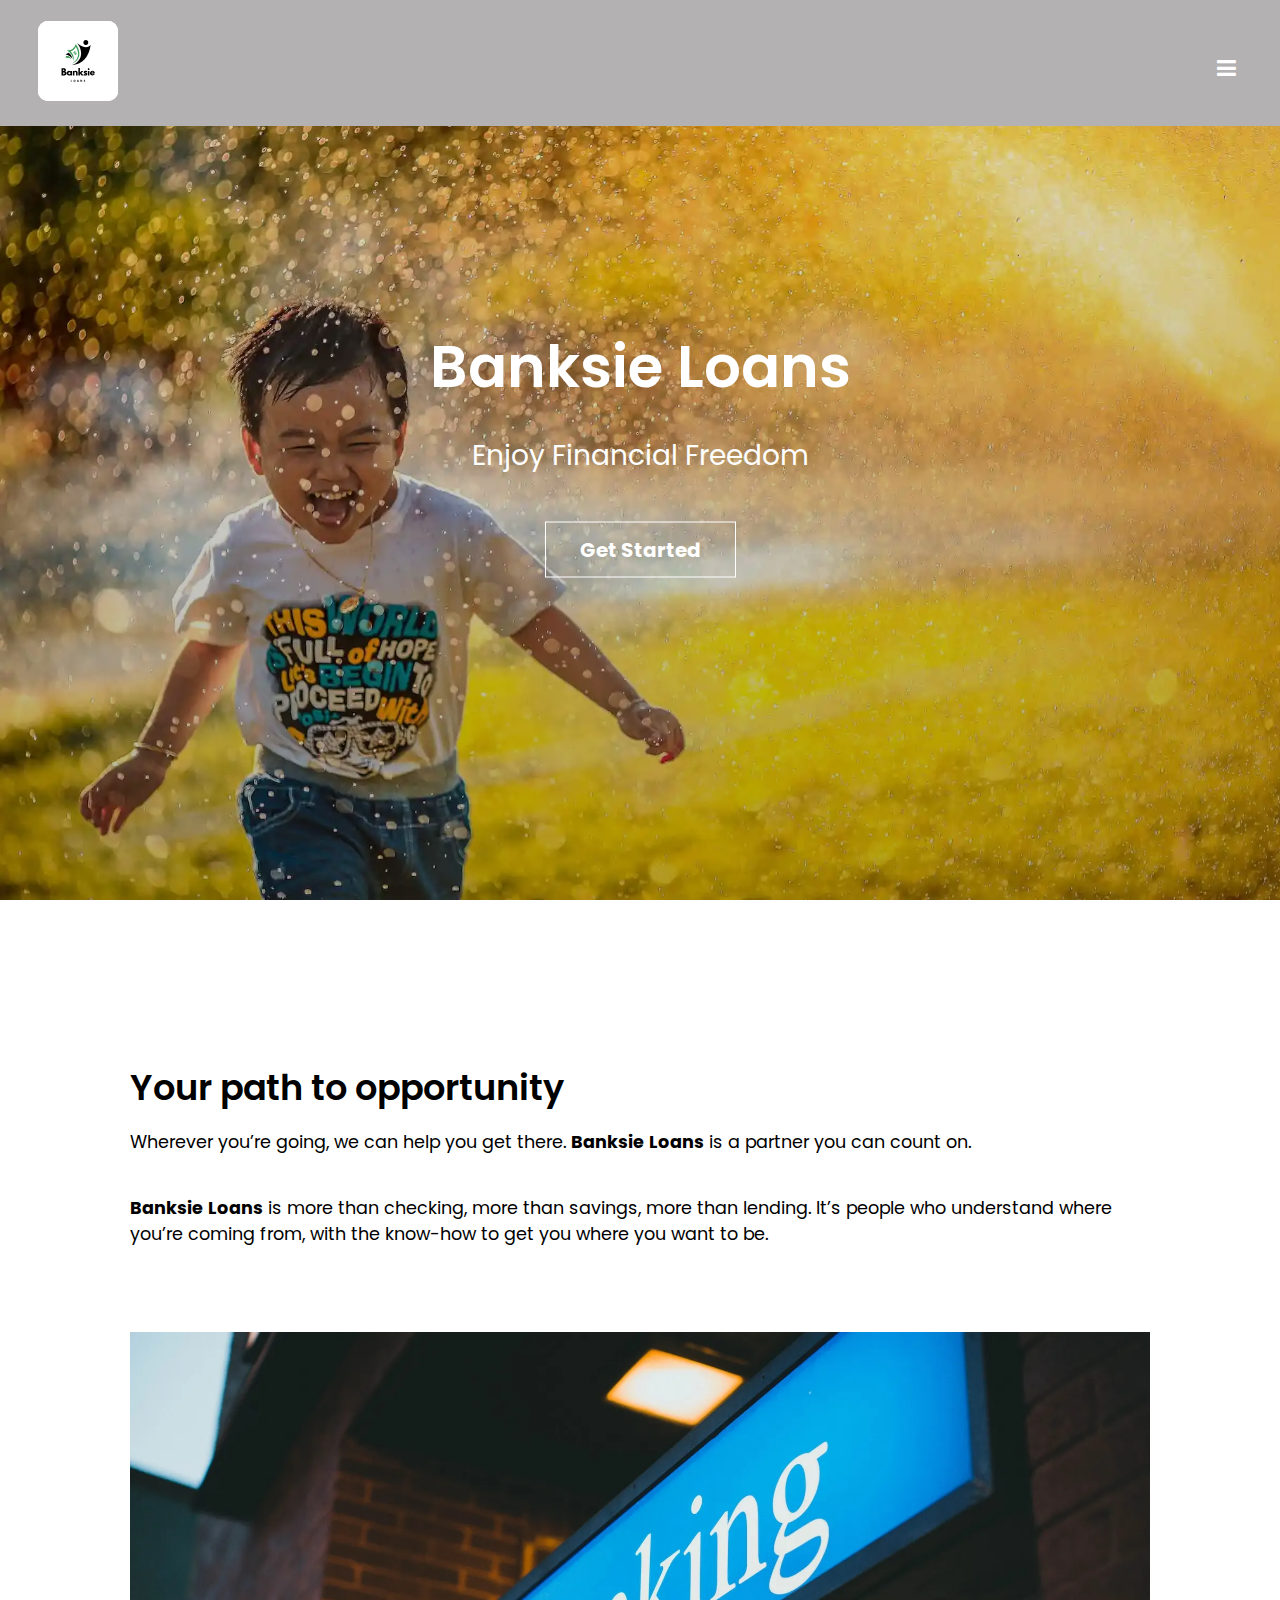
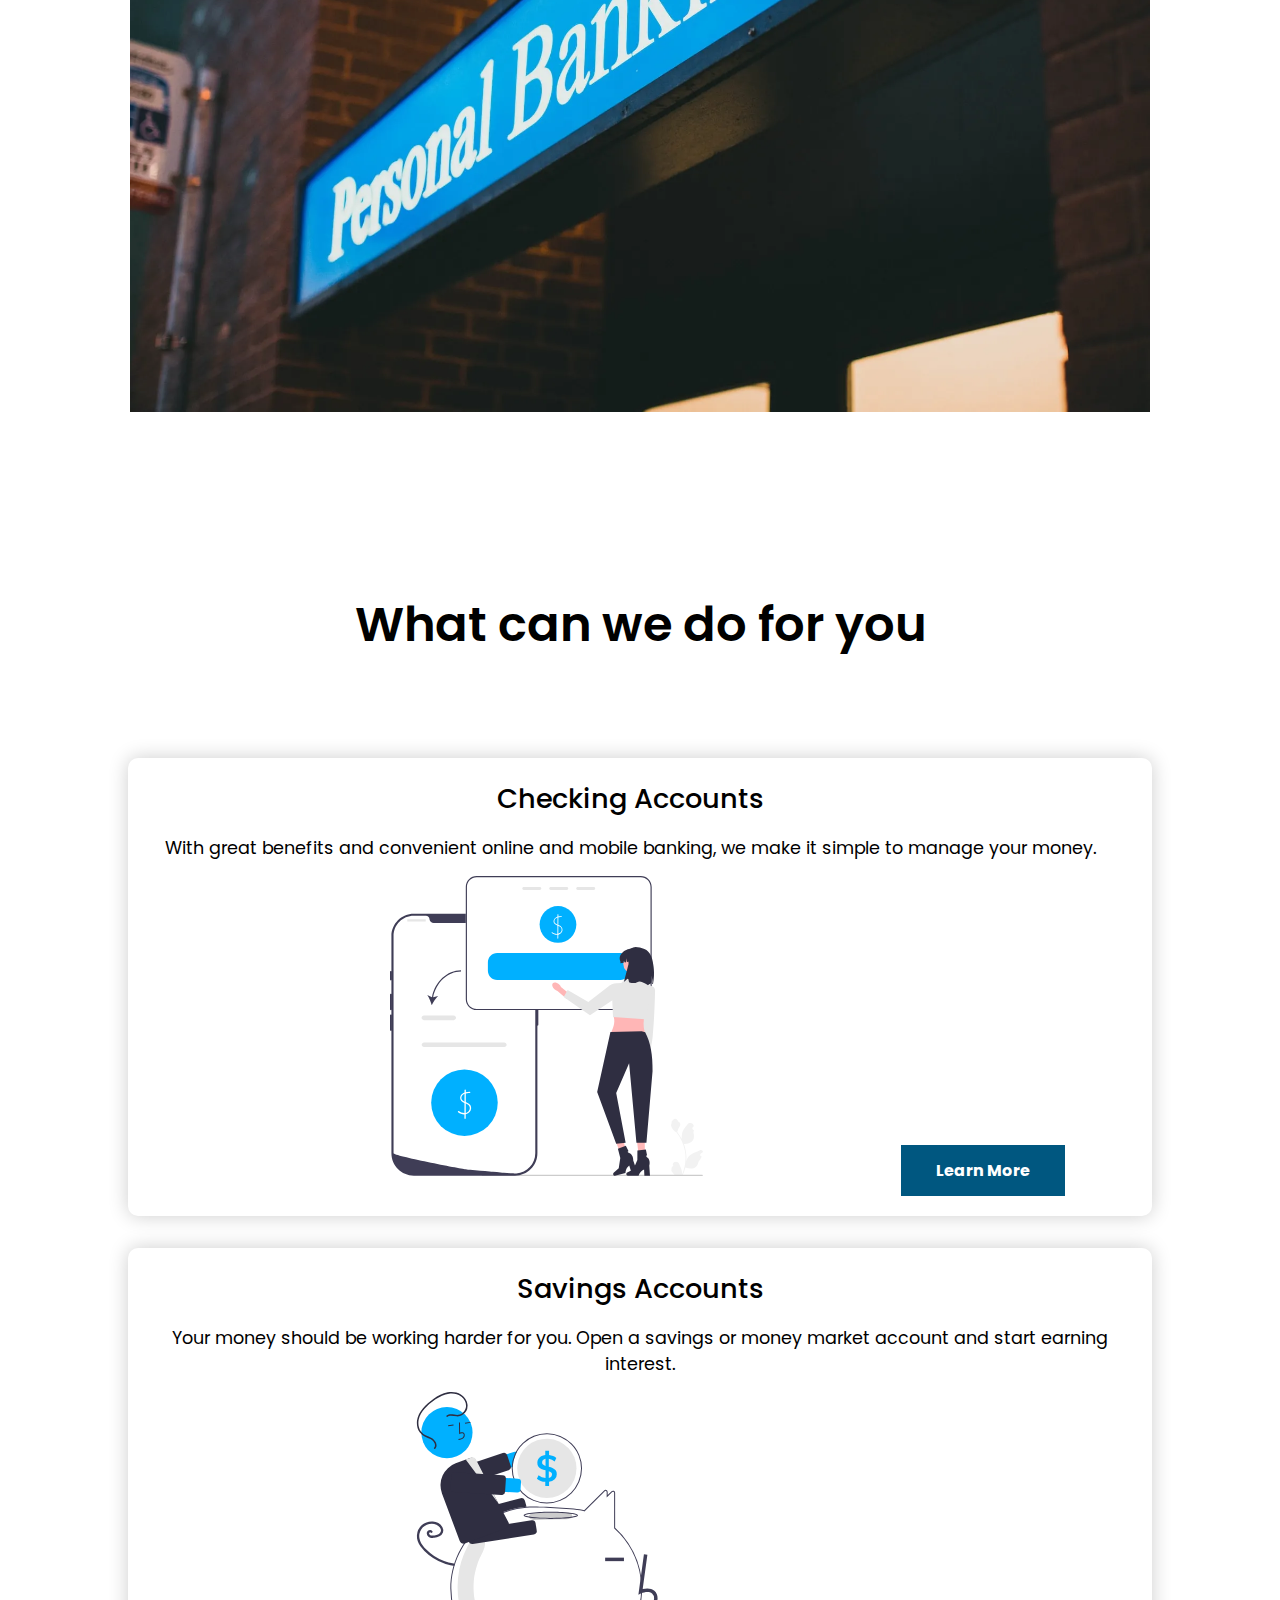
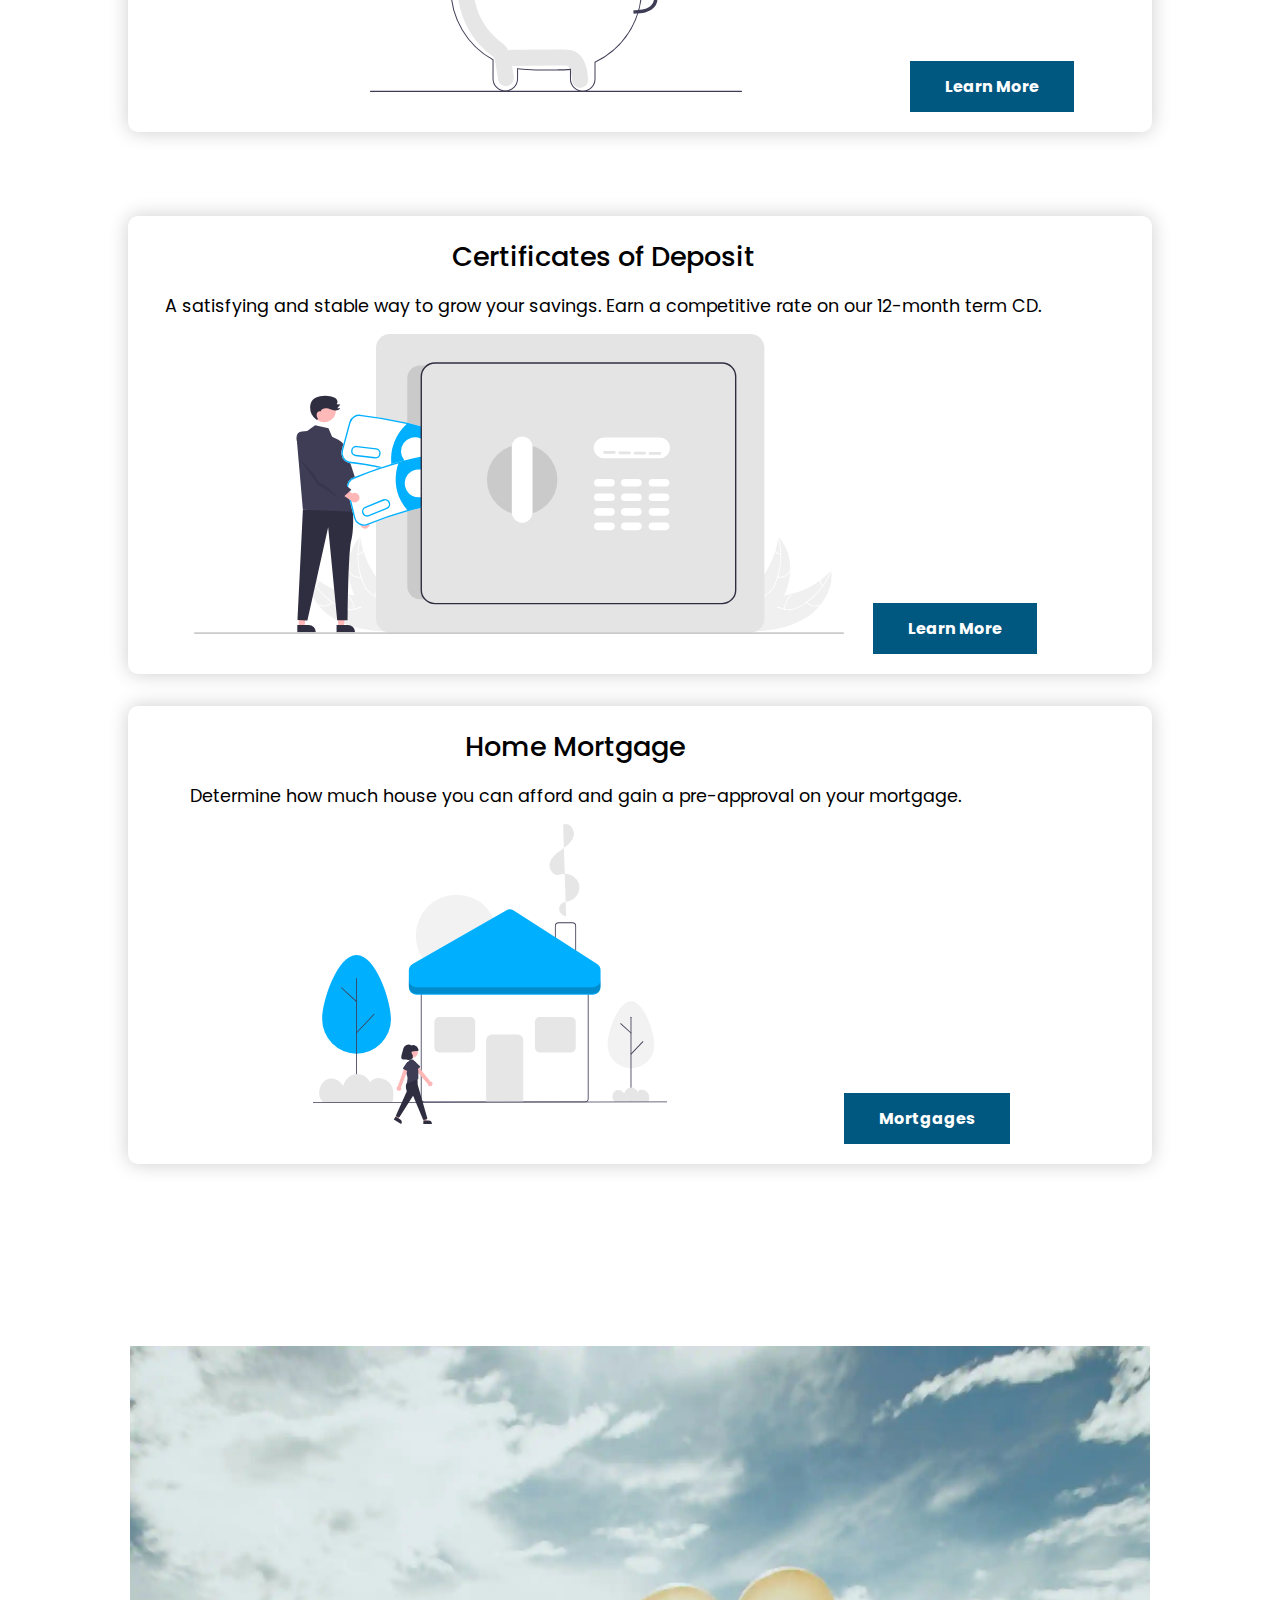
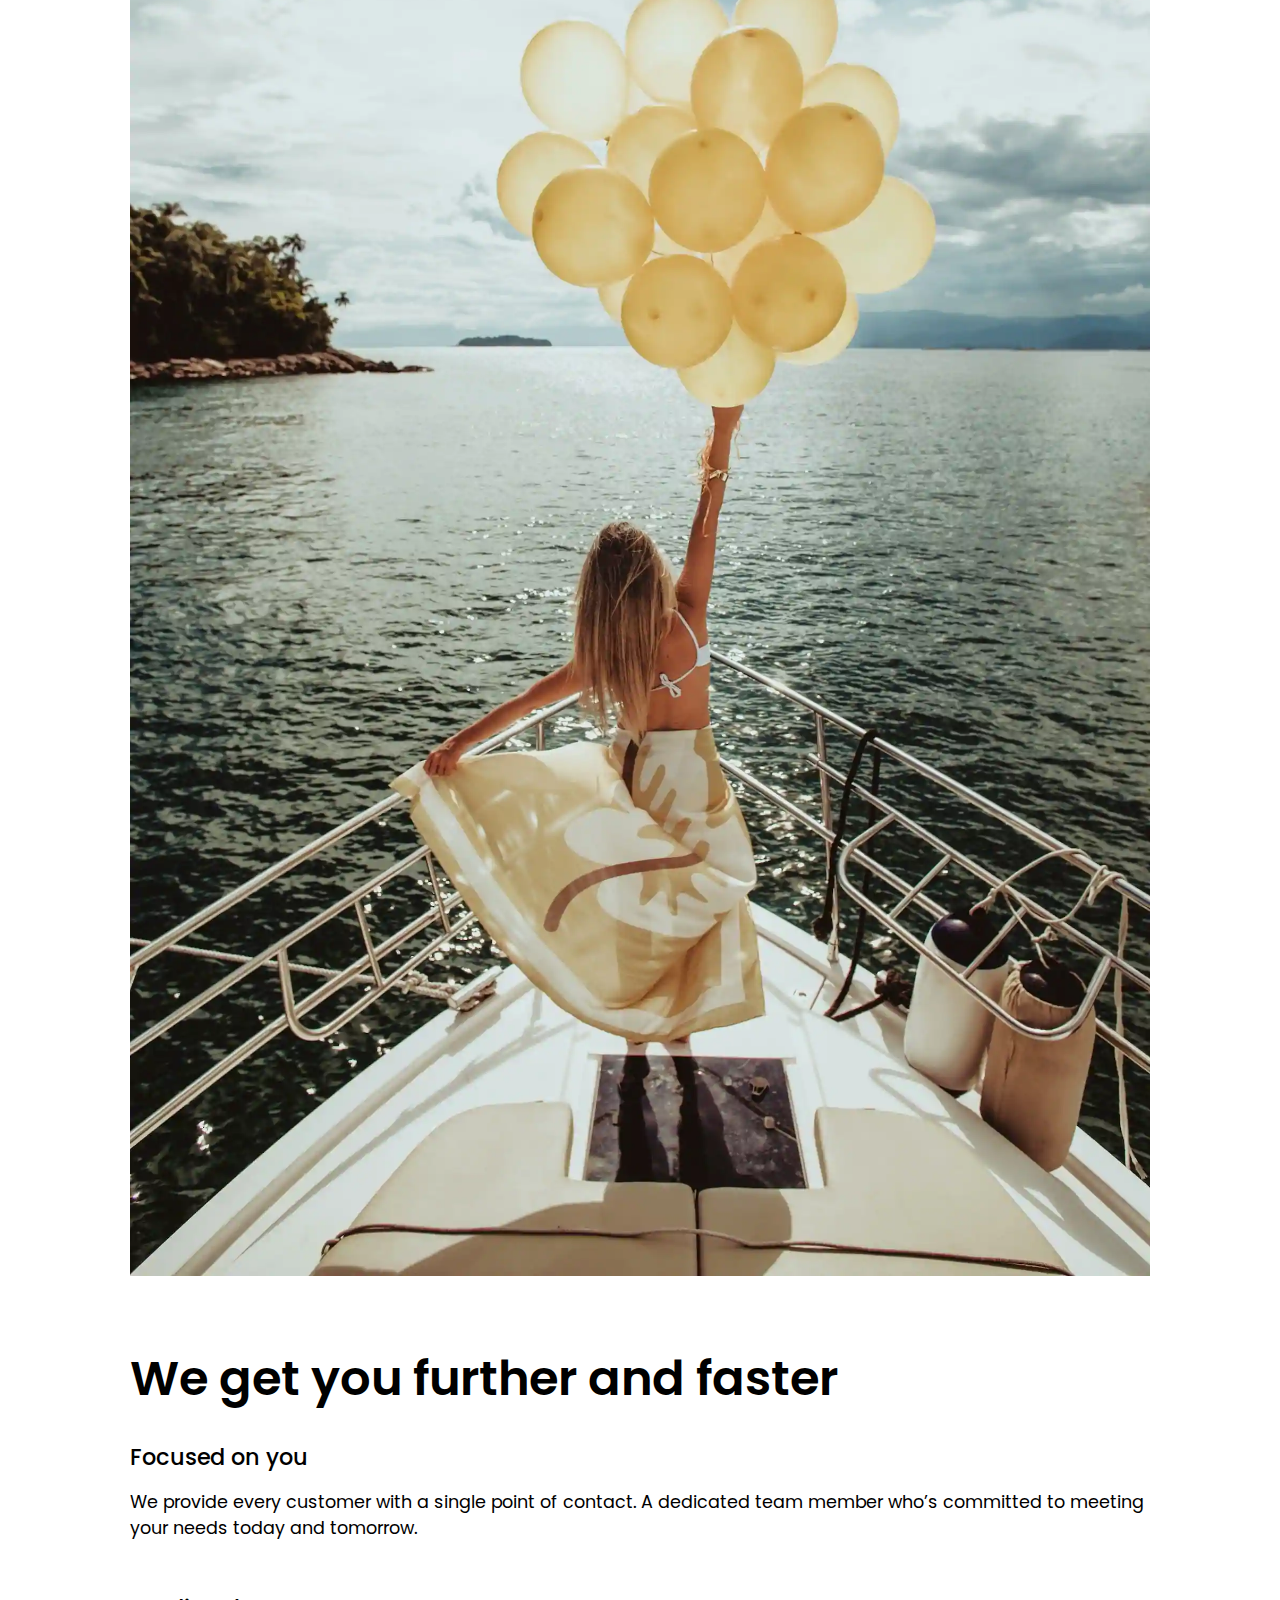
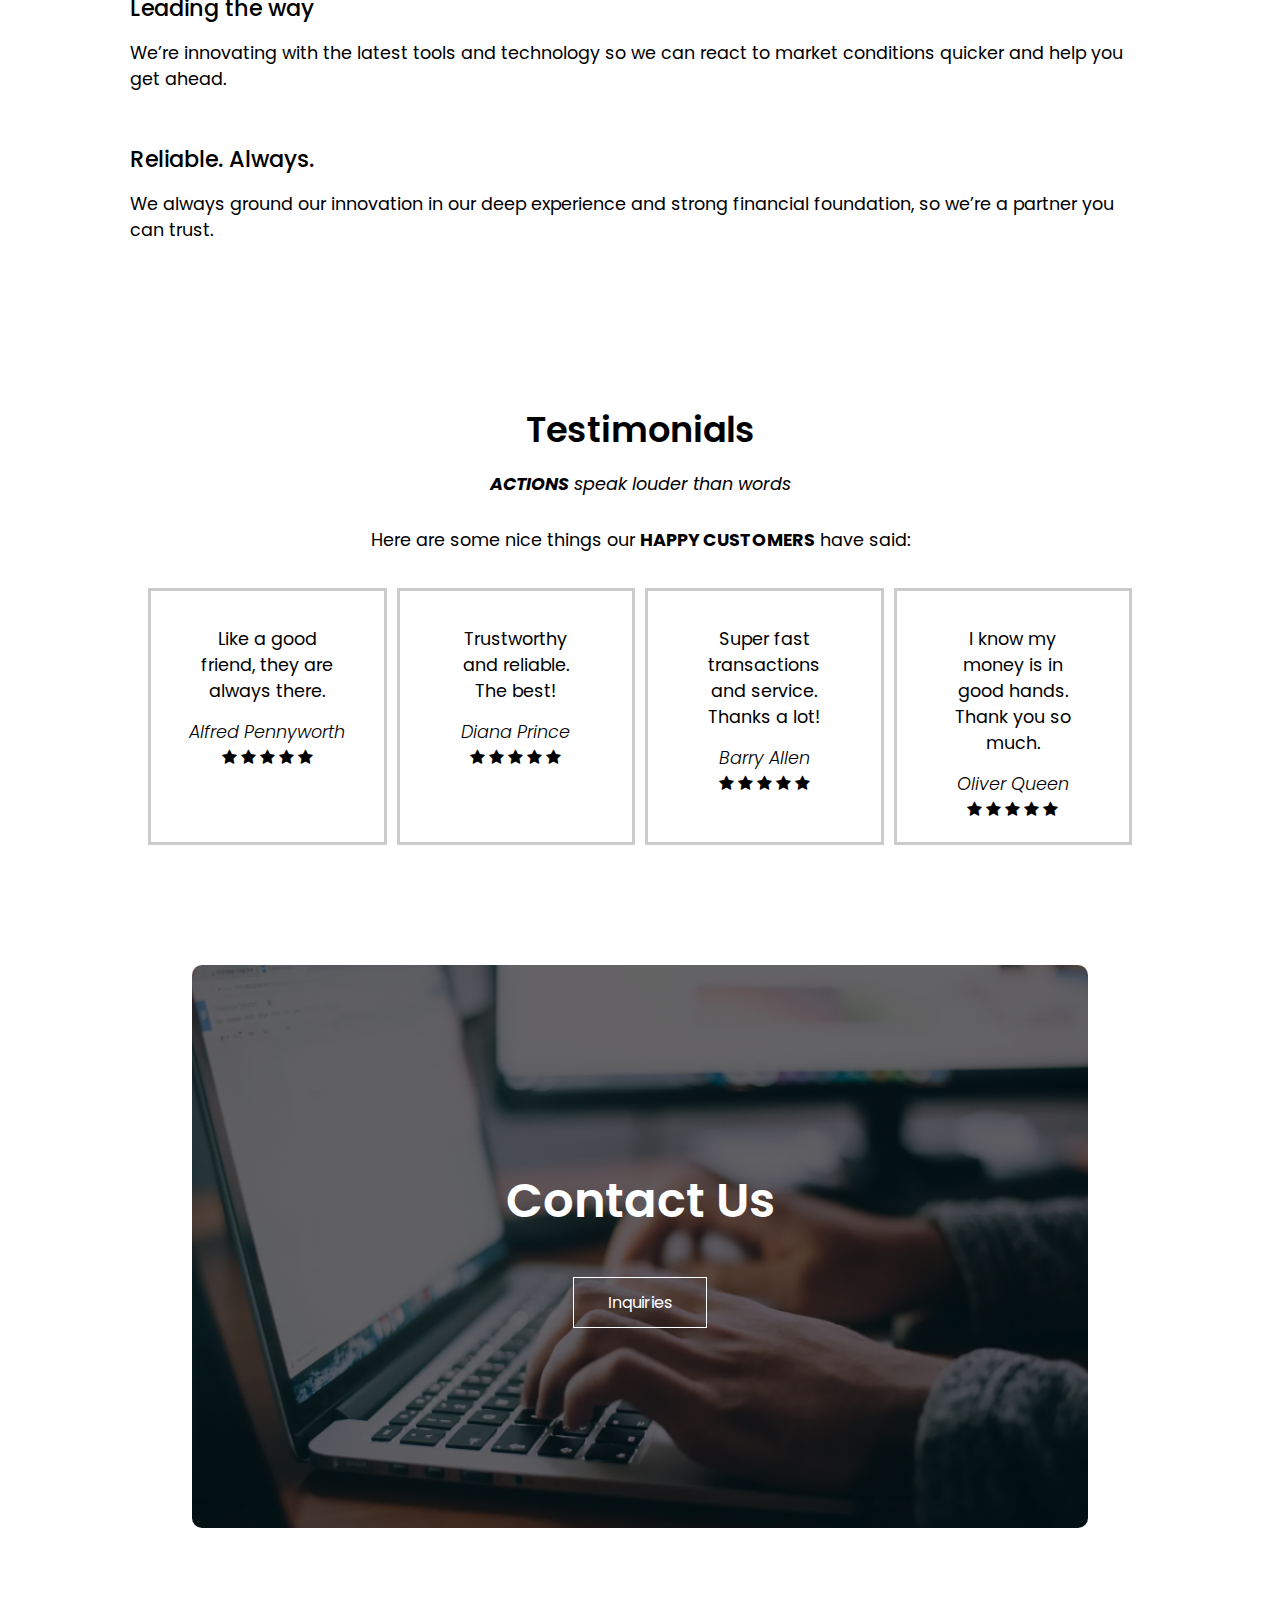
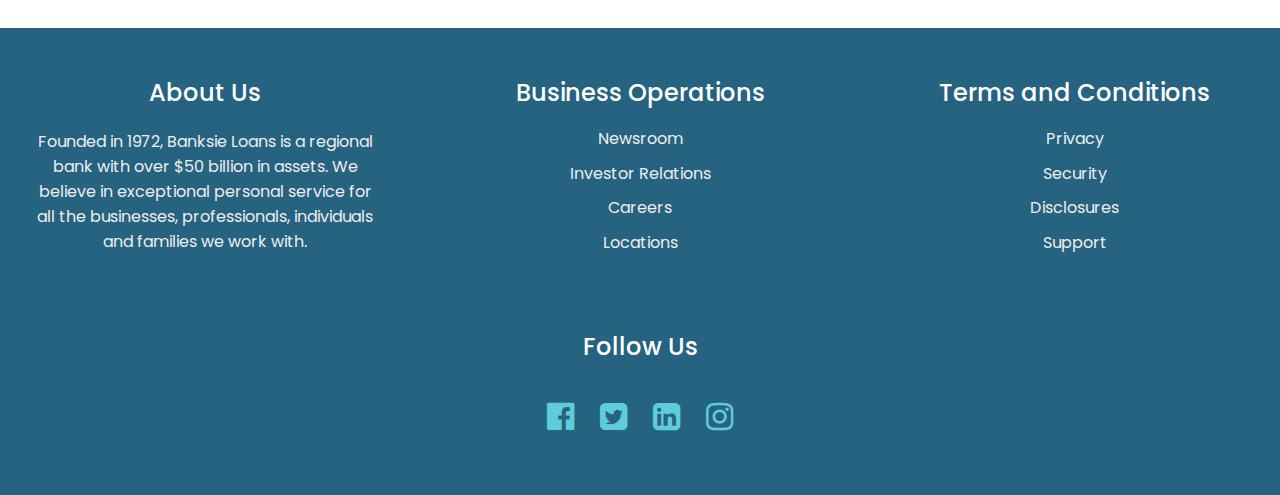
==== commit 8fa33dbc: "Refactor page text and calculator" ====
--- a/index.html
+++ b/index.html
@@ -246,7 +246,7 @@
         <div class="footer-box">
           <h4>About Us</h4>
           <p>
-            Founded in 1968, Banksie Loans is a regional bank with over $50
+            Founded in 1972, Banksie Loans is a regional bank with over $50
             billion in assets. We believe in exceptional personal service for
             all the businesses, professionals, individuals and families we work
             with.
--- a/style.css
+++ b/style.css
@@ -410,8 +410,7 @@
 .about-us {
   width: 80%;
   margin: auto;
-  padding-top: 80px;
-  padding-bottom: 50px;
+  padding-top: 5rem;
 }
 
 .about-col {
@@ -589,7 +588,7 @@
     margin-bottom: 2rem;
   }
   .nav-links ul li a {
-    margin-left: 2rem;
+    margin-left: 2.2rem;
   }
 }
 
@@ -614,7 +613,7 @@
   }
 
   .nav-links ul li a {
-    margin-left: 1.9rem;
+    margin-left: 2.2rem;
   }
 
   .row {
@@ -654,7 +653,7 @@
     margin-bottom: 2rem;
   }
   .nav-links ul li a {
-    margin-left: 1.9rem;
+    margin-left: 2.2rem;
   }
   .row {
     flex-direction: column;
@@ -726,7 +725,7 @@
   }
 
   .nav-links ul li a {
-    margin-left: 1.37rem;
+    margin-left: 1.8rem;
   }
   .row {
     flex-direction: column;
@@ -807,7 +806,7 @@
 
   .nav-links ul li a {
     font-size: 0.8rem;
-    margin-left: 1rem;
+    margin-left: 1.1rem;
   }
   .hero-start-btn {
     font-size: 16px;
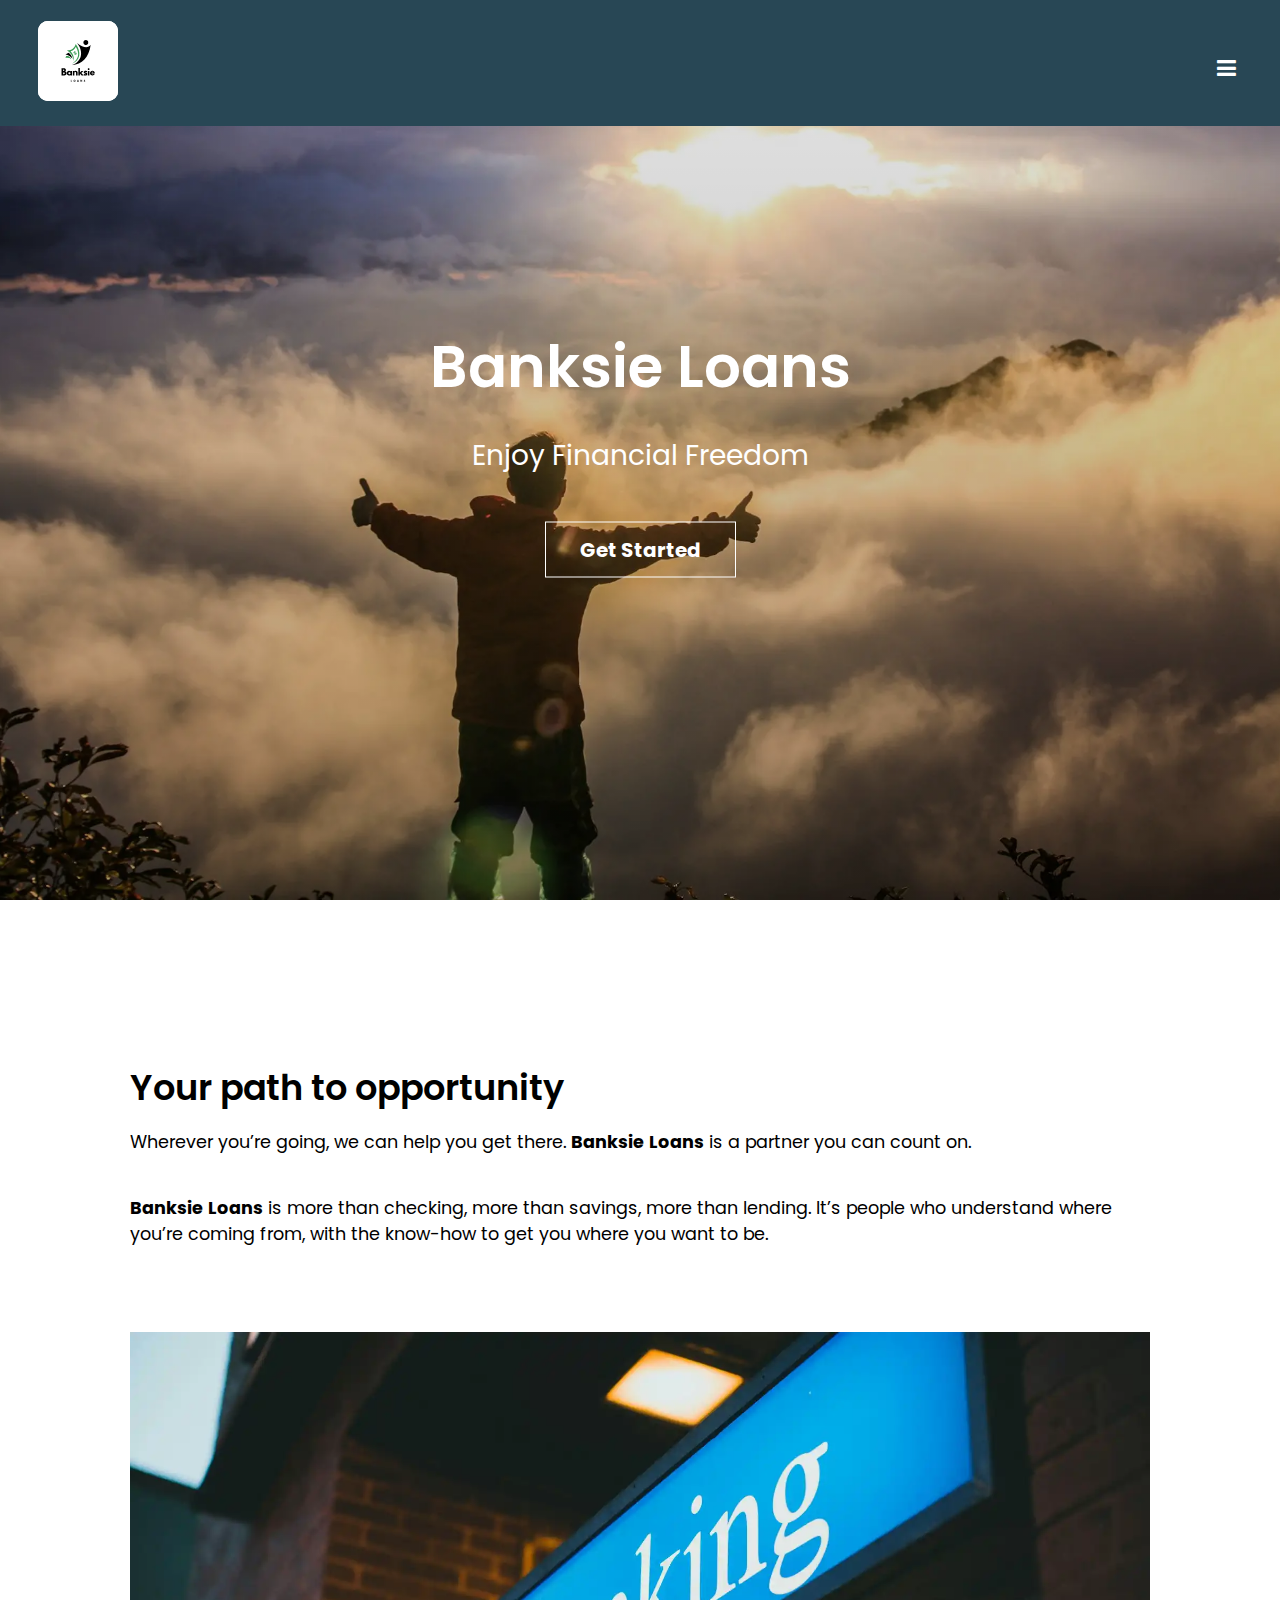
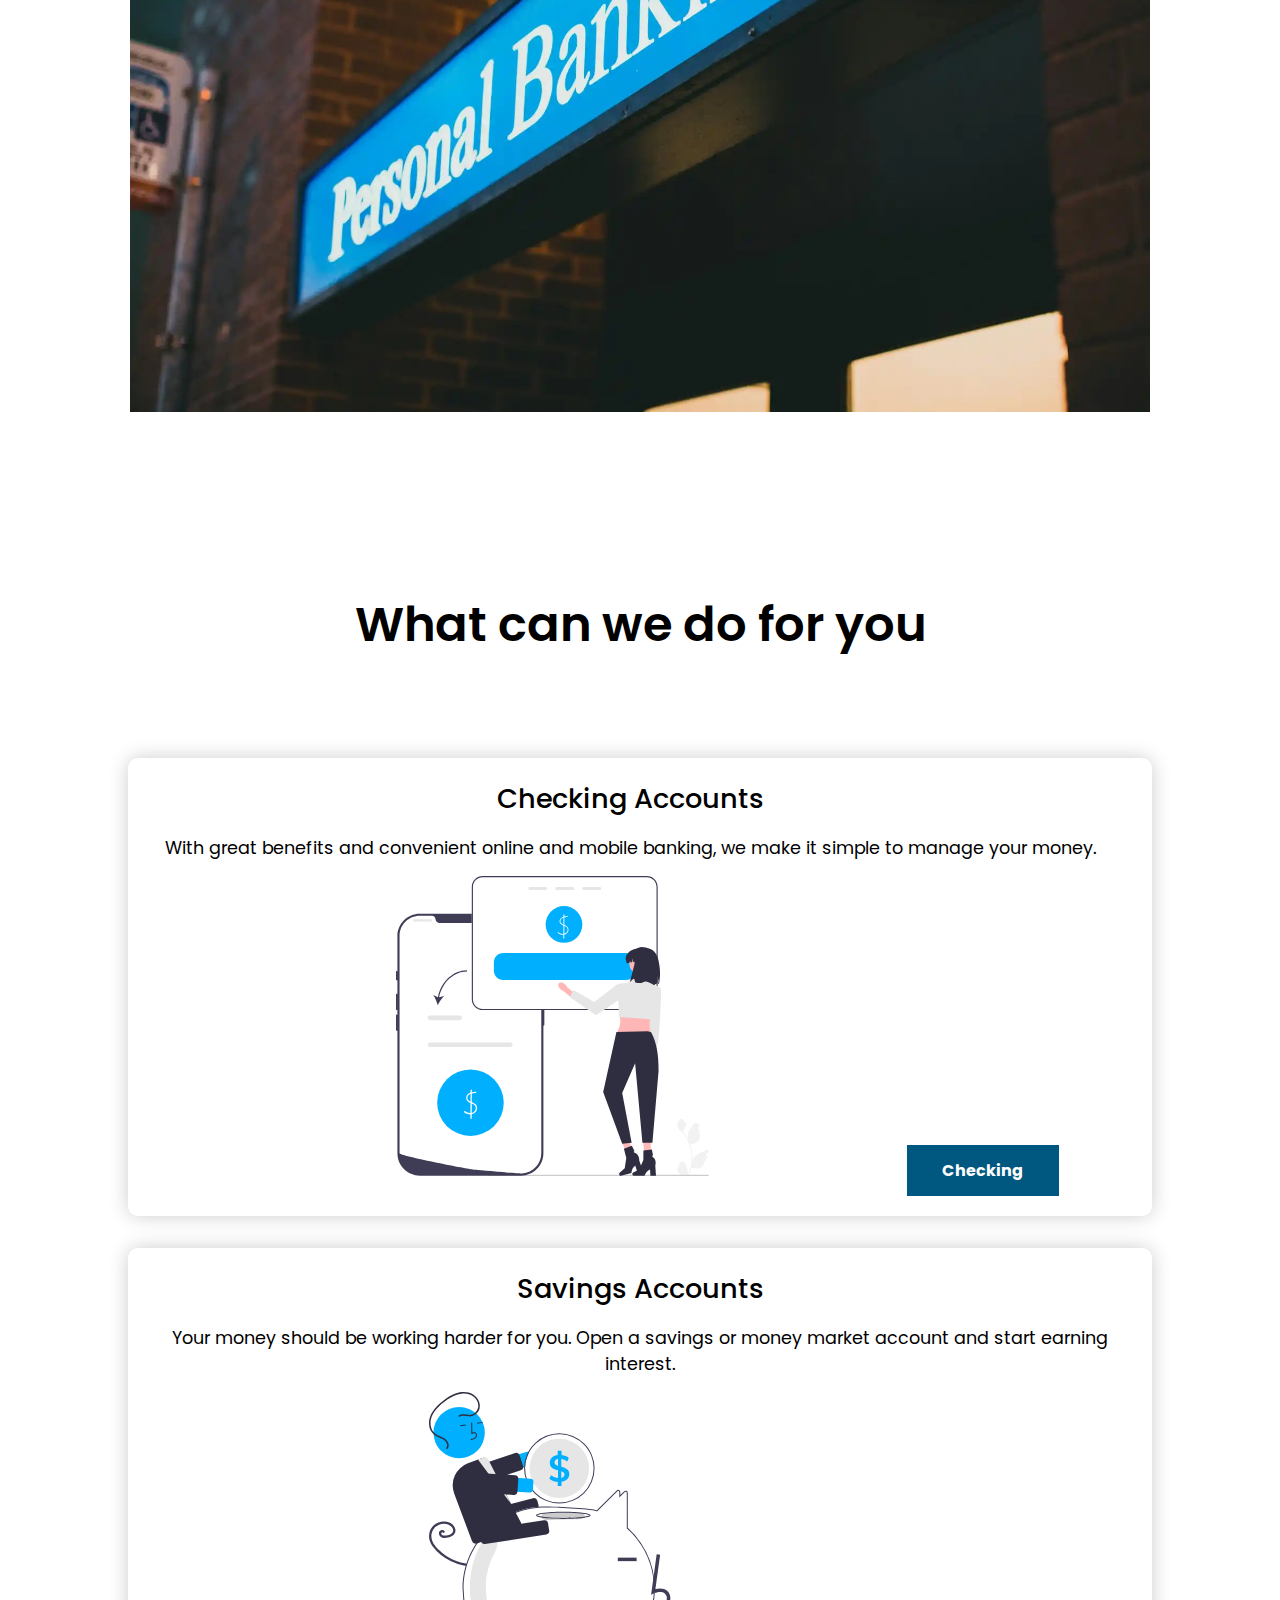
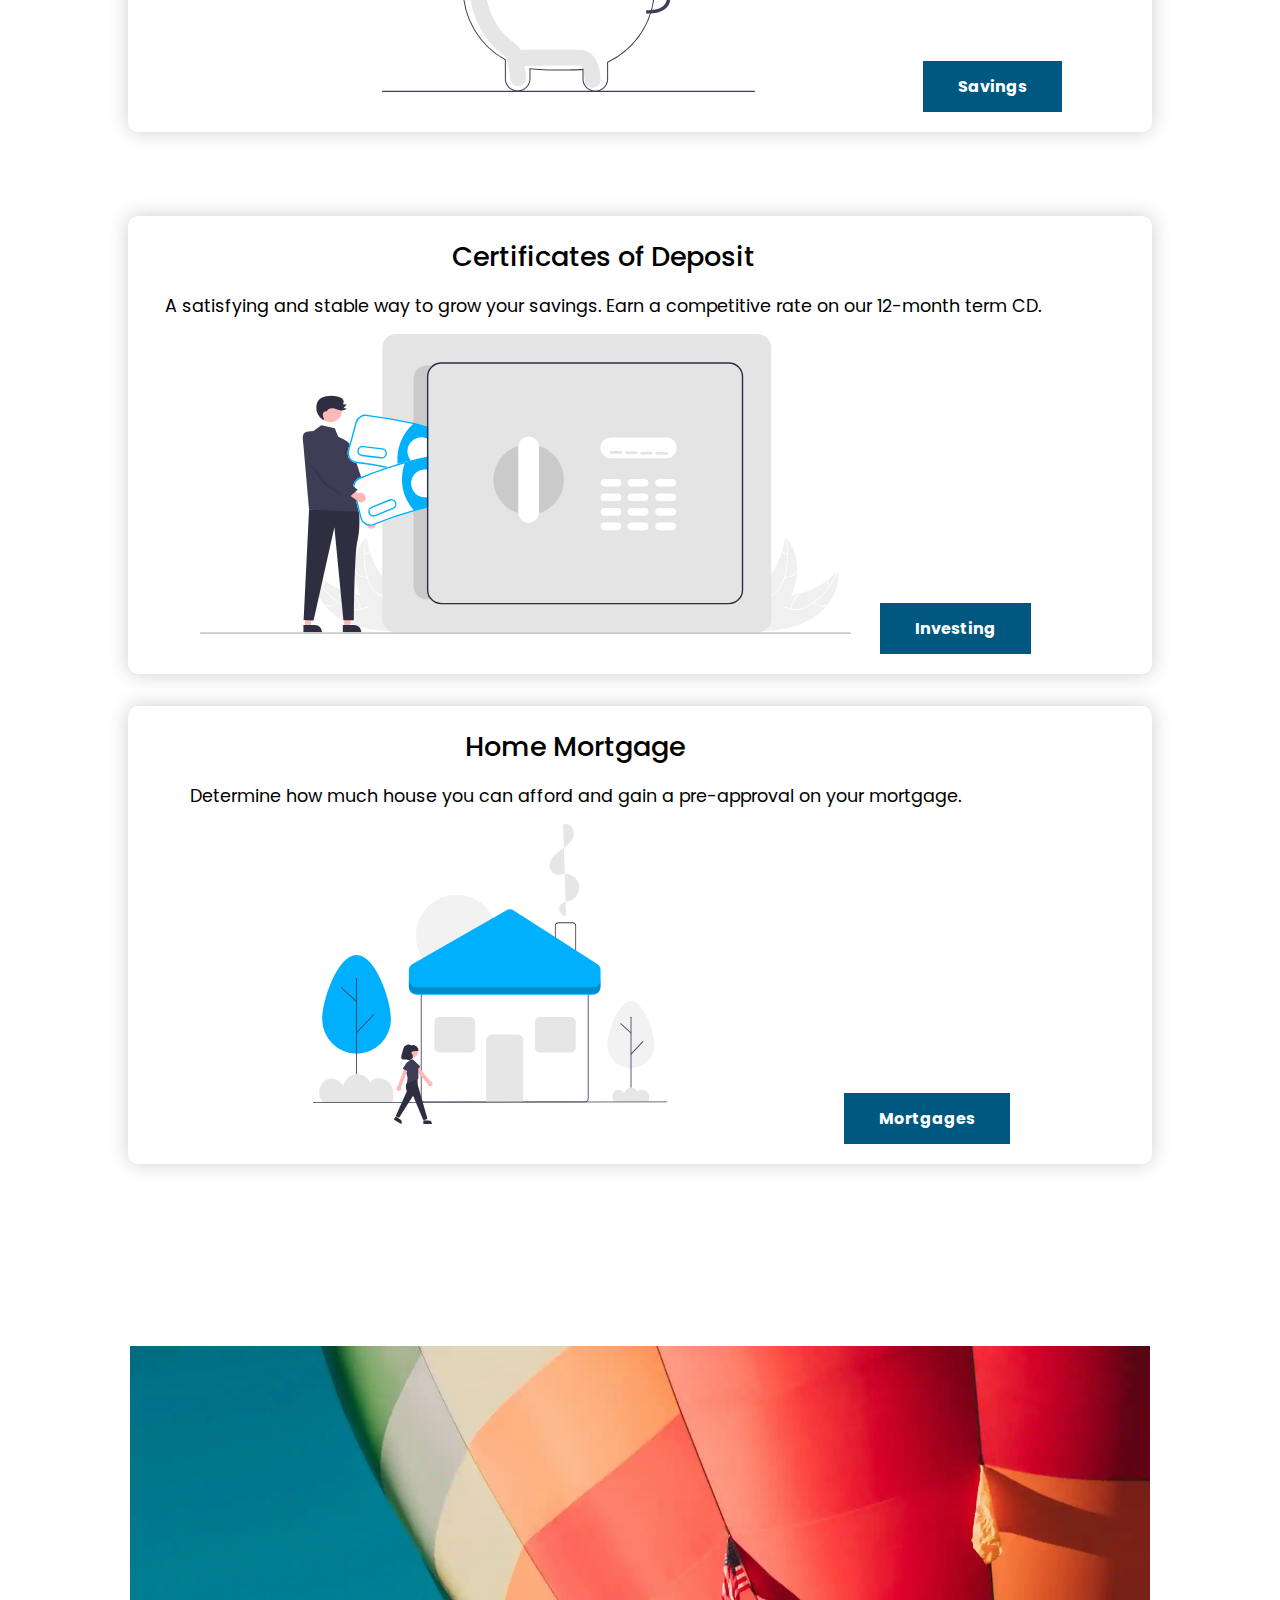
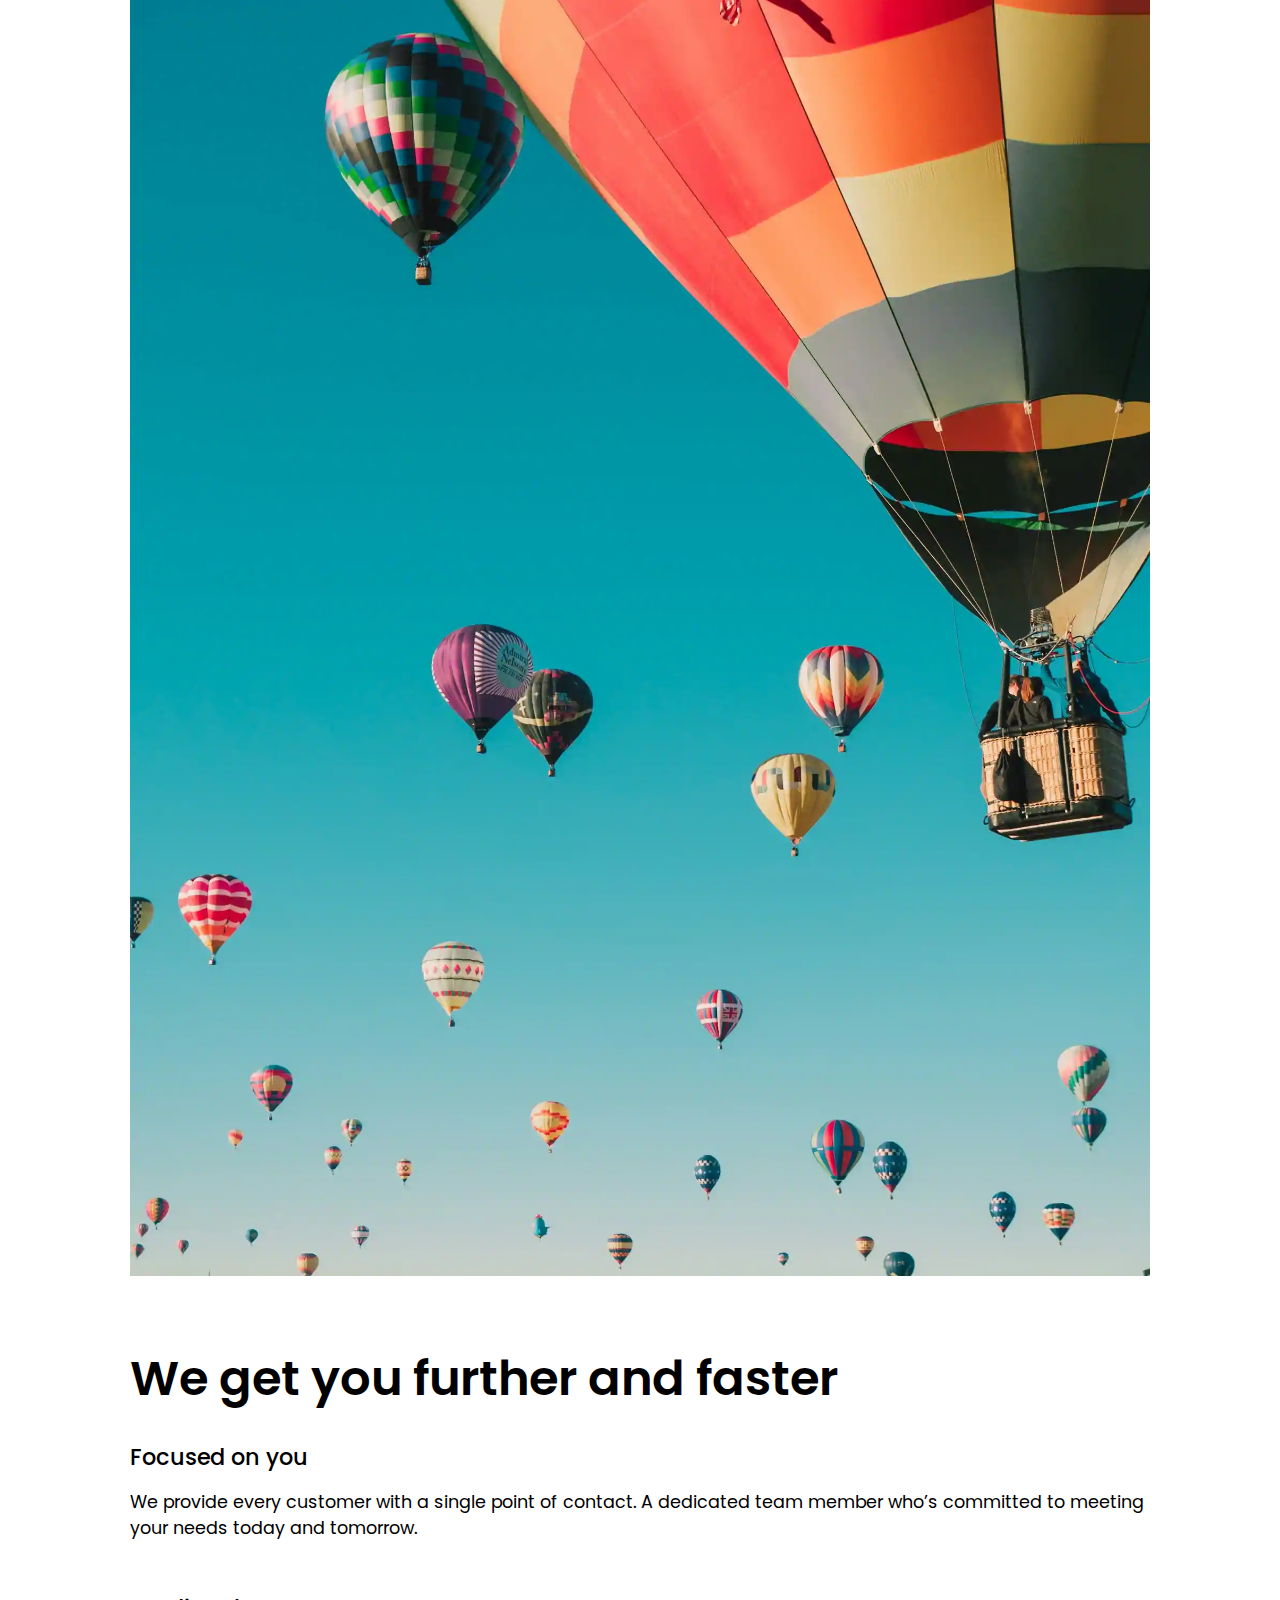
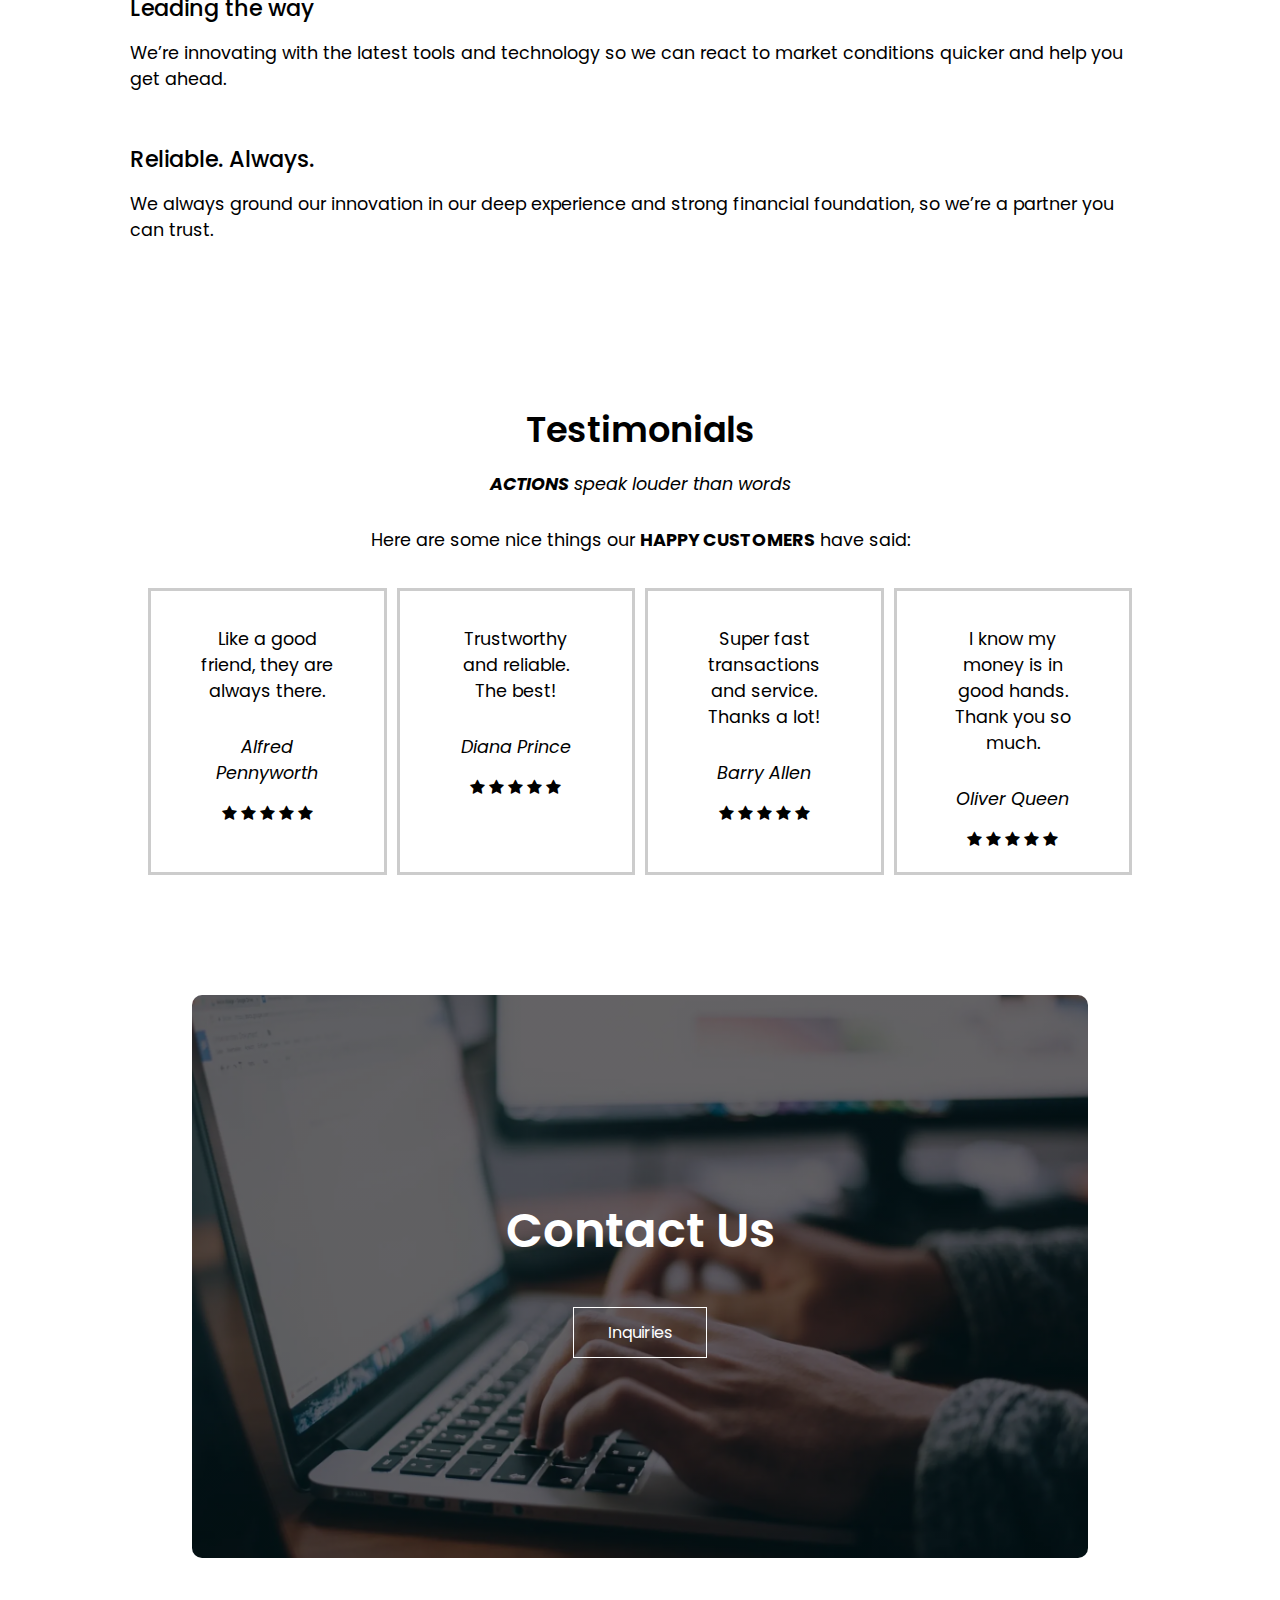
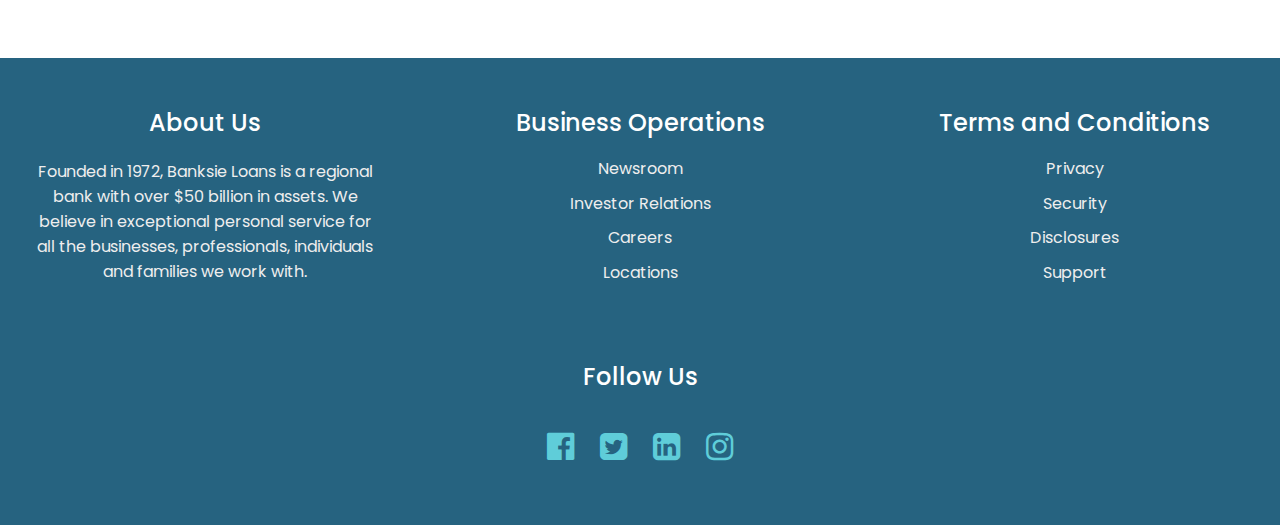
==== commit 8d8e0942: "Refactor to improve SEO and update image assets" ====
--- a/index.html
+++ b/index.html
@@ -11,6 +11,7 @@
     <link rel="icon" type="image/png" href="/assets/favicon.ico" />
     <link
       rel="stylesheet"
+      rel="preconnect"
       href="https://stackpath.bootstrapcdn.com/font-awesome/4.7.0/css/font-awesome.min.css"
     />
     <link rel="stylesheet" href="/style.css" />
@@ -28,11 +29,9 @@
             <li><a href="/pages/checking.html">Checking</a></li>
             <li><a href="/pages/savings.html">Savings</a></li>
             <li><a href="/pages/mortgages.html">Mortgages</a></li>
-            <strong
-              ><li>
-                <a href="/pages/contact.html" class="btn-rounded">Contact</a>
-              </li></strong
-            >
+            <li>
+              <a href="/pages/contact.html" class="btn-rounded">Contact</a>
+            </li>
           </ul>
         </div>
 
@@ -86,7 +85,7 @@
             <img src="/assets/transfer_money.svg" alt="checking" />
             <strong
               ><a href="/pages/checking.html" class="hero-btn2"
-                >Learn More</a
+                >Checking</a
               ></strong
             >
           </div>
@@ -101,7 +100,7 @@
             <img src="/assets/savings.svg" alt="savings" />
             <strong
               ><a href="/pages/savings.html" class="hero-btn2"
-                >Learn More</a
+                >Savings</a
               ></strong
             >
           </div>
@@ -119,7 +118,7 @@
             <img src="/assets/vault.svg" alt="vault" />
             <strong
               ><a href="/pages/savings.html" class="hero-btn2"
-                >Learn More</a
+                >Investing</a
               ></strong
             >
           </div>
@@ -190,7 +189,7 @@
         <div class="grid-item">
           <div>
             <p>Like a good friend, they are always there.</p>
-            <i><h5>Alfred Pennyworth</h5></i>
+            <i><p>Alfred Pennyworth</p></i>
             <i class="fa fa-star"></i>
             <i class="fa fa-star"></i>
             <i class="fa fa-star"></i>
@@ -201,7 +200,7 @@
         <div class="grid-item">
           <div>
             <p>Trustworthy and reliable. The best!</p>
-            <i><h5>Diana Prince</h5></i>
+            <i><p>Diana Prince</p></i>
             <i class="fa fa-star"></i>
             <i class="fa fa-star"></i>
             <i class="fa fa-star"></i>
@@ -212,7 +211,7 @@
         <div class="grid-item">
           <div>
             <p>Super fast transactions and service. Thanks a lot!</p>
-            <i><h5>Barry Allen</h5></i>
+            <i><p>Barry Allen</p></i>
             <i class="fa fa-star"></i>
             <i class="fa fa-star"></i>
             <i class="fa fa-star"></i>
@@ -223,7 +222,7 @@
         <div class="grid-item">
           <div>
             <p>I know my money is in good hands. Thank you so much.</p>
-            <i><h5>Oliver Queen</h5></i>
+            <i><p>Oliver Queen</p></i>
             <i class="fa fa-star"></i>
             <i class="fa fa-star"></i>
             <i class="fa fa-star"></i>
@@ -255,33 +254,49 @@
 
         <div class="footer-box">
           <h4>Business Operations</h4>
-          <a href="/pages/contact.html">Newsroom</a>
-          <a href="/pages/contact.html">Investor Relations</a>
-          <a href="/pages/contact.html">Careers</a>
-          <a href="/pages/contact.html">Locations</a>
+          <a href="/pages/contact.html" aria-label="Contact page">Newsroom</a>
+          <a href="/pages/contact.html" aria-label="Contact page"
+            >Investor Relations</a
+          >
+          <a href="/pages/contact.html" aria-label="Contact page">Careers</a>
+          <a href="/pages/contact.html" aria-label="Contact page">Locations</a>
         </div>
 
         <div class="footer-box">
           <h4>Terms and Conditions</h4>
-          <a href="/pages/contact.html">Privacy</a>
-          <a href="/pages/contact.html">Security</a>
-          <a href="/pages/contact.html">Disclosures</a>
-          <a href="/pages/contact.html">Support</a>
+          <a href="/pages/contact.html" aria-label="Contact page">Privacy</a>
+          <a href="/pages/contact.html" aria-label="Contact page">Security</a>
+          <a href="/pages/contact.html" aria-label="Contact page"
+            >Disclosures</a
+          >
+          <a href="/pages/contact.html" aria-label="Contact page">Support</a>
         </div>
 
         <div class="footer-box">
           <h4>Follow Us</h4>
           <div class="footer-icons">
-            <a href="/pages/contact.html" class="icons"
+            <a
+              href="/pages/contact.html"
+              class="icons"
+              aria-label="Contact page"
               ><i class="fa fa-facebook-official"></i
             ></a>
-            <a href="/pages/contact.html" class="icons"
+            <a
+              href="/pages/contact.html"
+              class="icons"
+              aria-label="Contact page"
               ><i class="fa fa-twitter-square"></i
             ></a>
-            <a href="/pages/contact.html" class="icons"
+            <a
+              href="/pages/contact.html"
+              class="icons"
+              aria-label="Contact page"
               ><i class="fa fa-linkedin-square"></i
             ></a>
-            <a href="/pages/contact.html" class="icons"
+            <a
+              href="/pages/contact.html"
+              class="icons"
+              aria-label="Contact page"
               ><i class="fa fa-instagram"></i
             ></a>
           </div>
--- a/style.css
+++ b/style.css
@@ -1,4 +1,4 @@
-@import url("https://fonts.googleapis.com/css2?family=Poppins:wght@300;400;500;600;700&display=swap");
+@import url('https://fonts.googleapis.com/css2?family=Poppins:wght@300;400;500;600;700&display=swap');
 
 :root {
   --text-color: #2d4272;
@@ -8,7 +8,7 @@
 }
 
 * {
-  font-family: "Poppins", sans-serif;
+  font-family: 'Poppins', sans-serif;
   margin: 0;
   padding: 0;
   scroll-behavior: smooth;
@@ -44,7 +44,7 @@
   min-height: 100vh;
   width: 100%;
   background-image: linear-gradient(rgba(0, 0, 0, 0.1), rgba(0, 0, 0, 0.3)),
-    url(/assets/happyboy2.webp);
+    url(/assets/freedom.webp);
   background-position: center;
   background-size: cover;
   position: relative;
@@ -57,7 +57,7 @@
   margin-right: 2rem;
   justify-content: space-between;
   align-items: center;
-  background-color: #b3b1b1;
+  background-color: #284755;
 }
 
 nav img {
@@ -93,7 +93,7 @@
 }
 
 .nav-links ul li a:hover {
-  color: black;
+  color: #87bcd4;
 }
 
 #navbar {
@@ -550,7 +550,7 @@
   display: block;
   font-size: 1rem;
   padding: 0.3rem 0;
-  color: black;
+  color: #87bcd4;
   text-decoration: none;
 }
 
@@ -594,7 +594,7 @@
 
 @media (min-width: 930px) and (max-width: 1280px) {
   .header {
-    background-position: left;
+    background-position: center;
   }
   nav .fa {
     display: block;
@@ -636,7 +636,7 @@
 
 @media (min-width: 768px) and (max-width: 929px) {
   .header {
-    background-position: left;
+    background-position: center;
   }
   nav .fa {
     display: block;
@@ -685,7 +685,7 @@
     font-size: 1.8rem;
   }
   .header {
-    background-position: left;
+    background-position: center;
   }
   p {
     font-size: 0.95rem;
